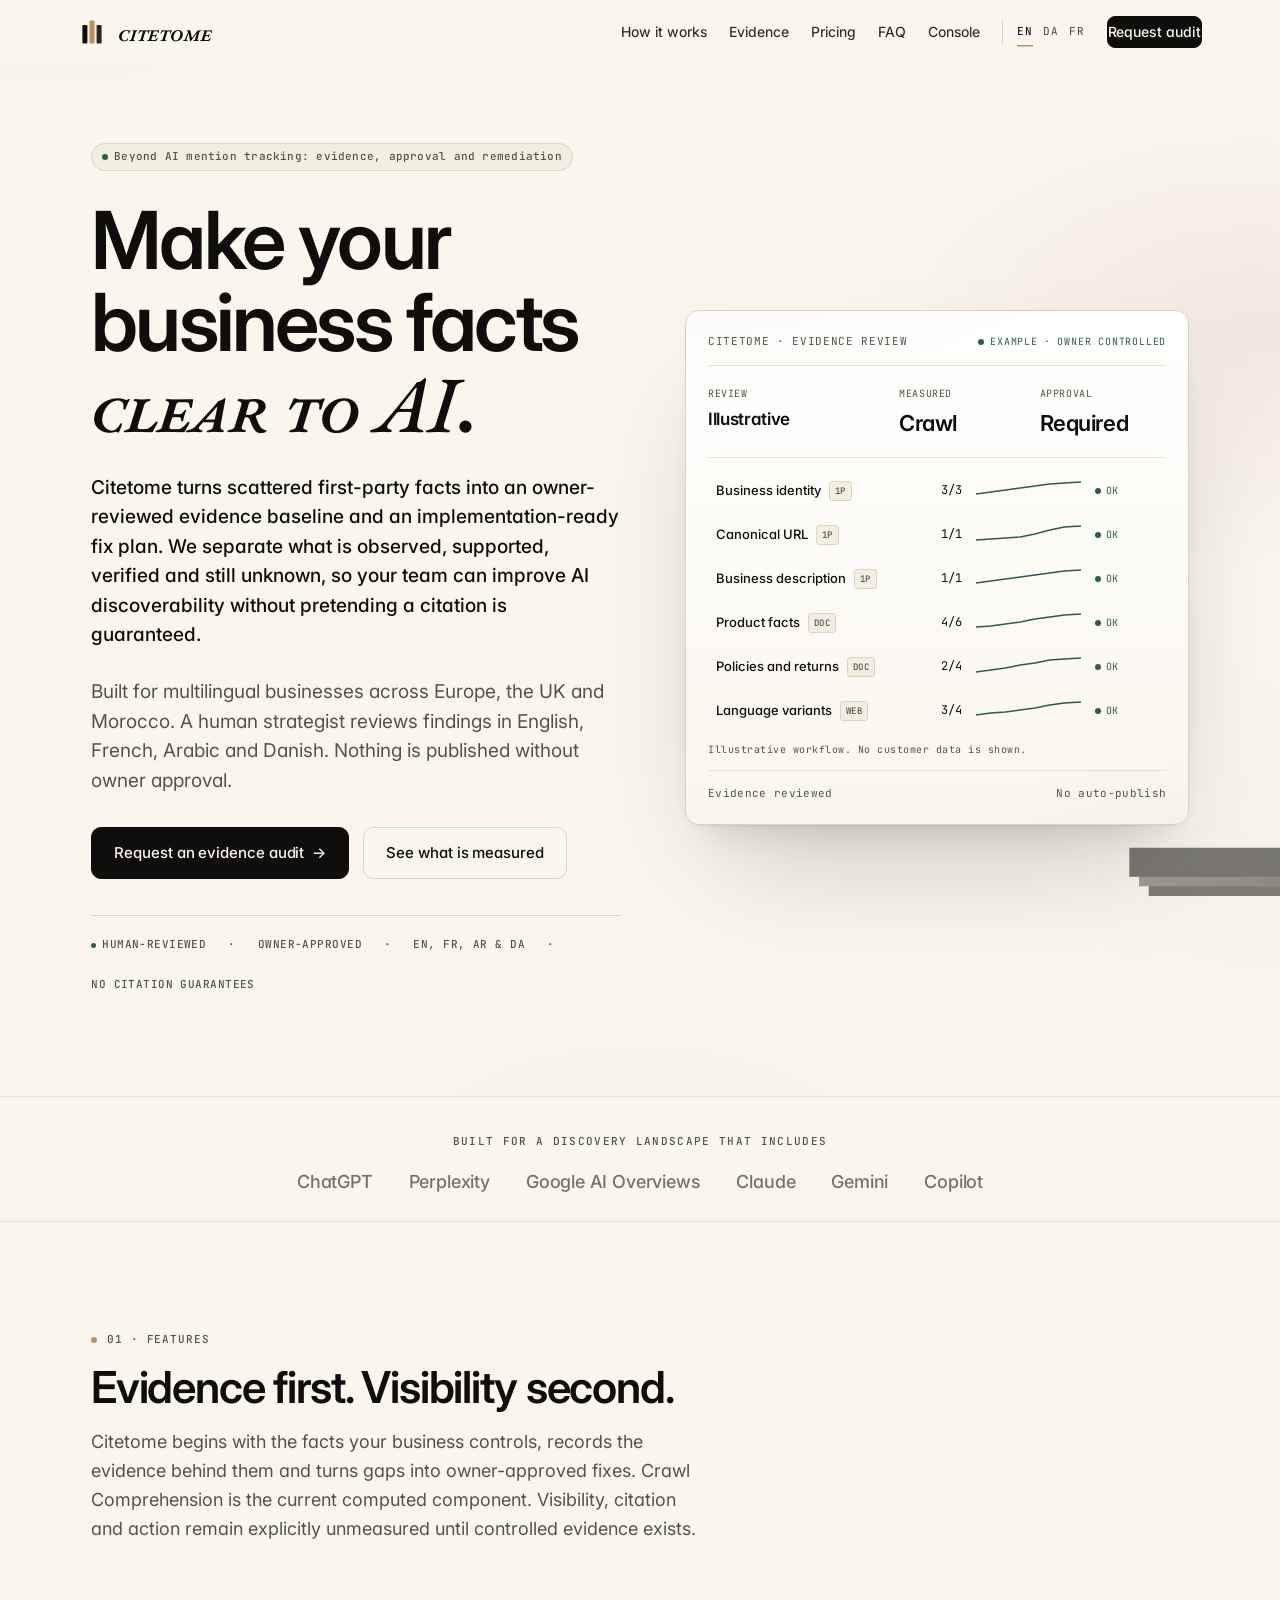
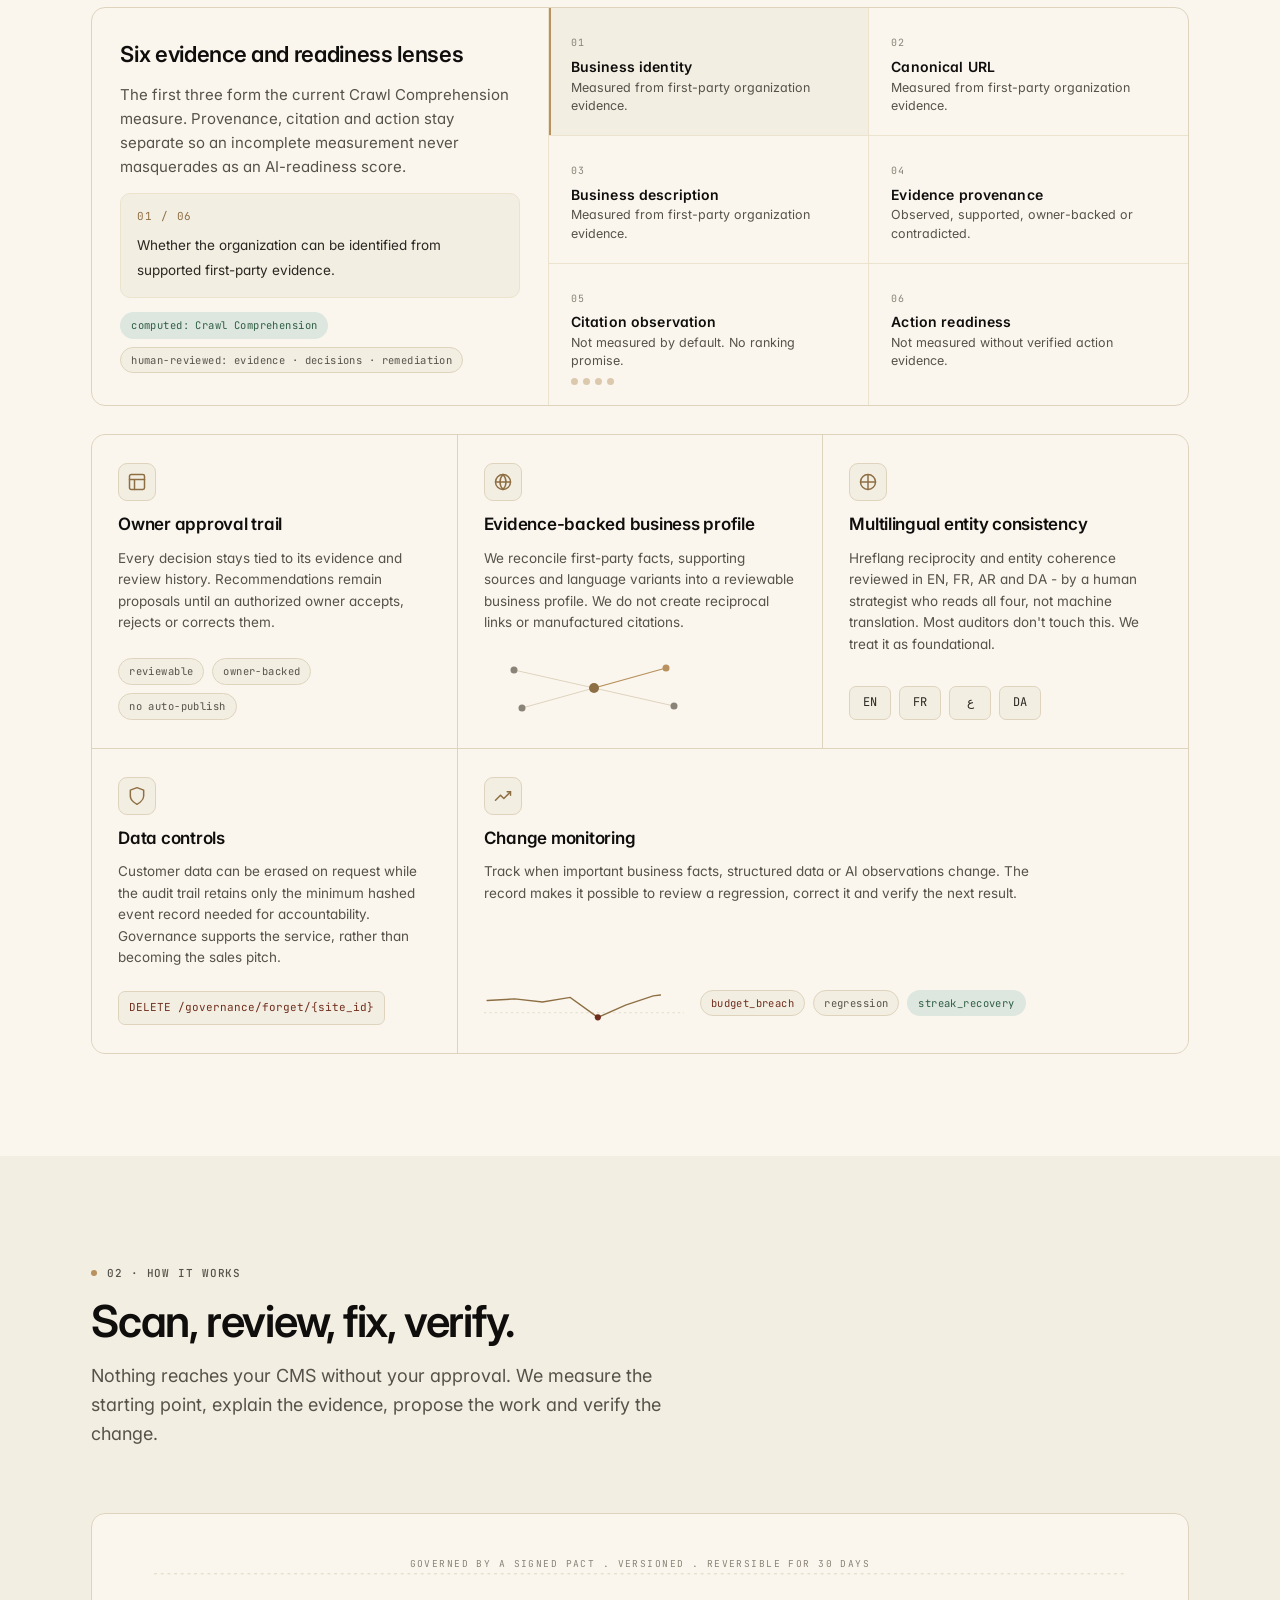
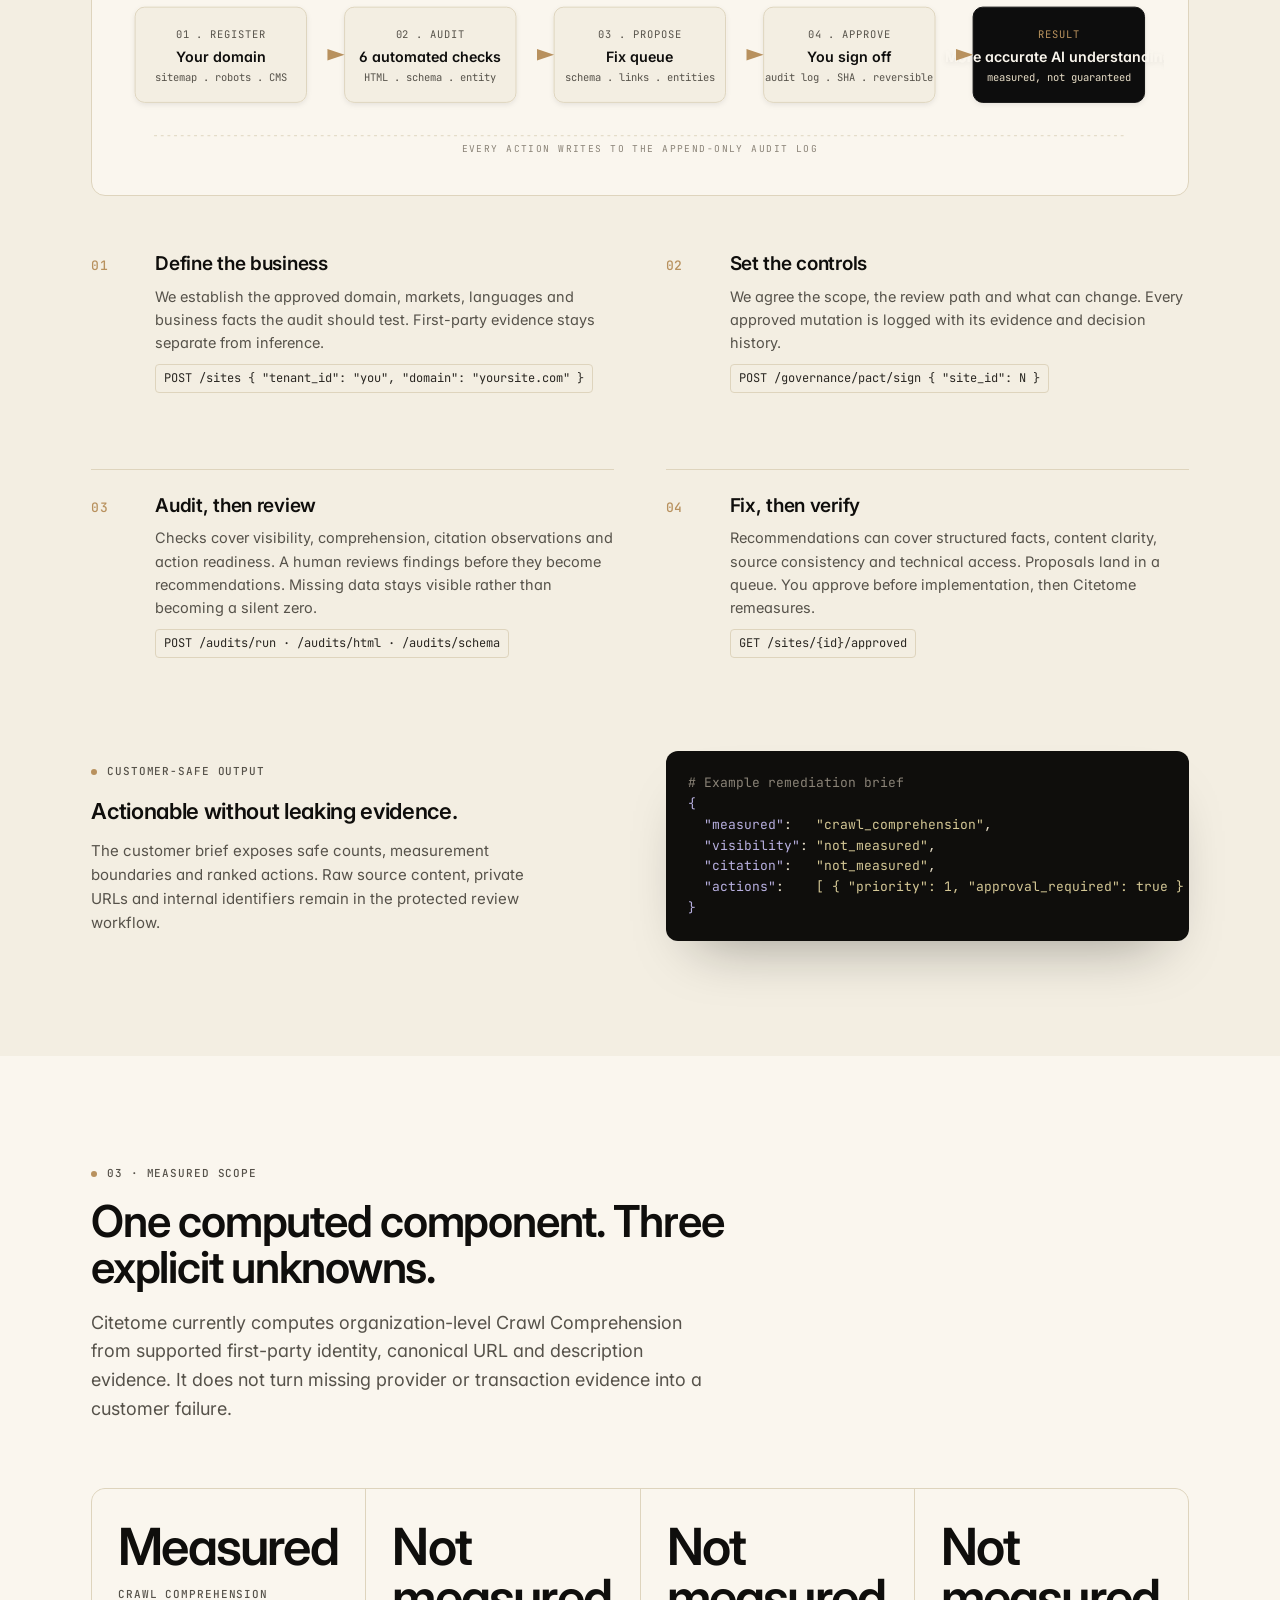
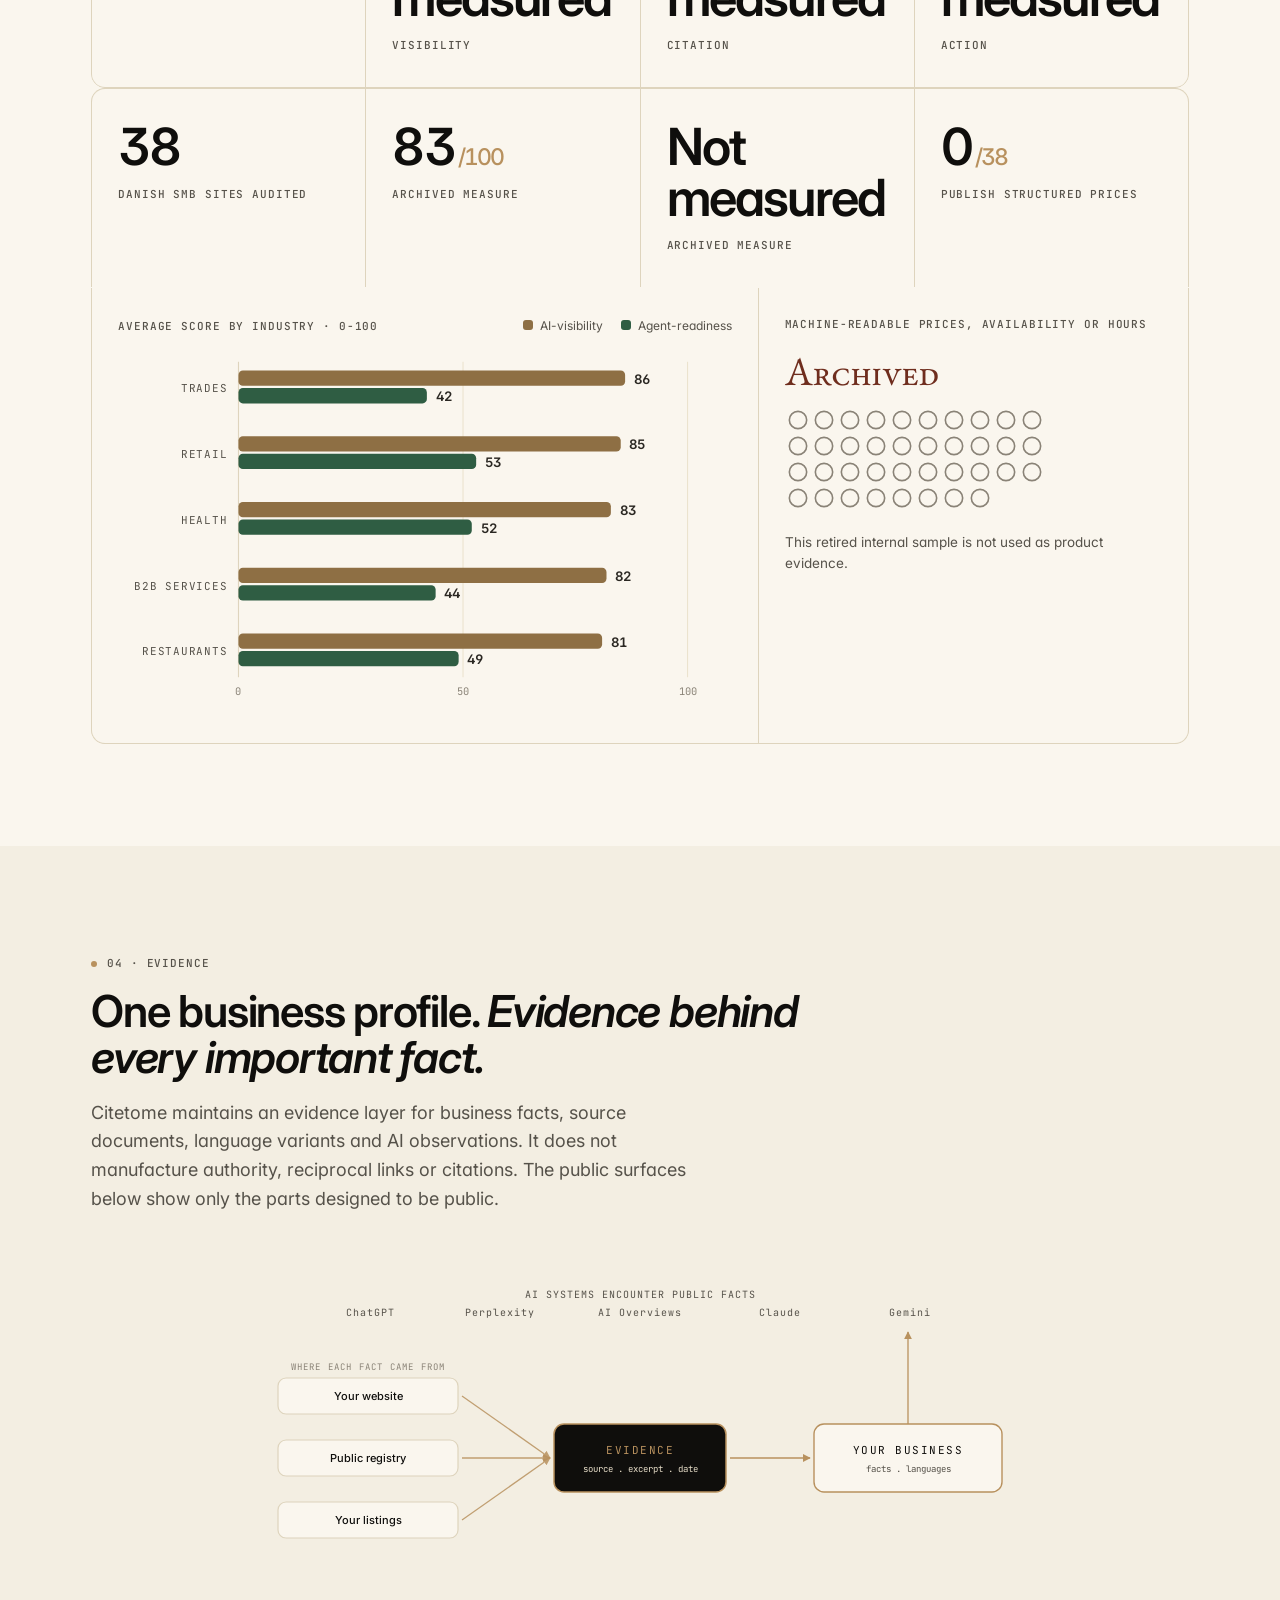
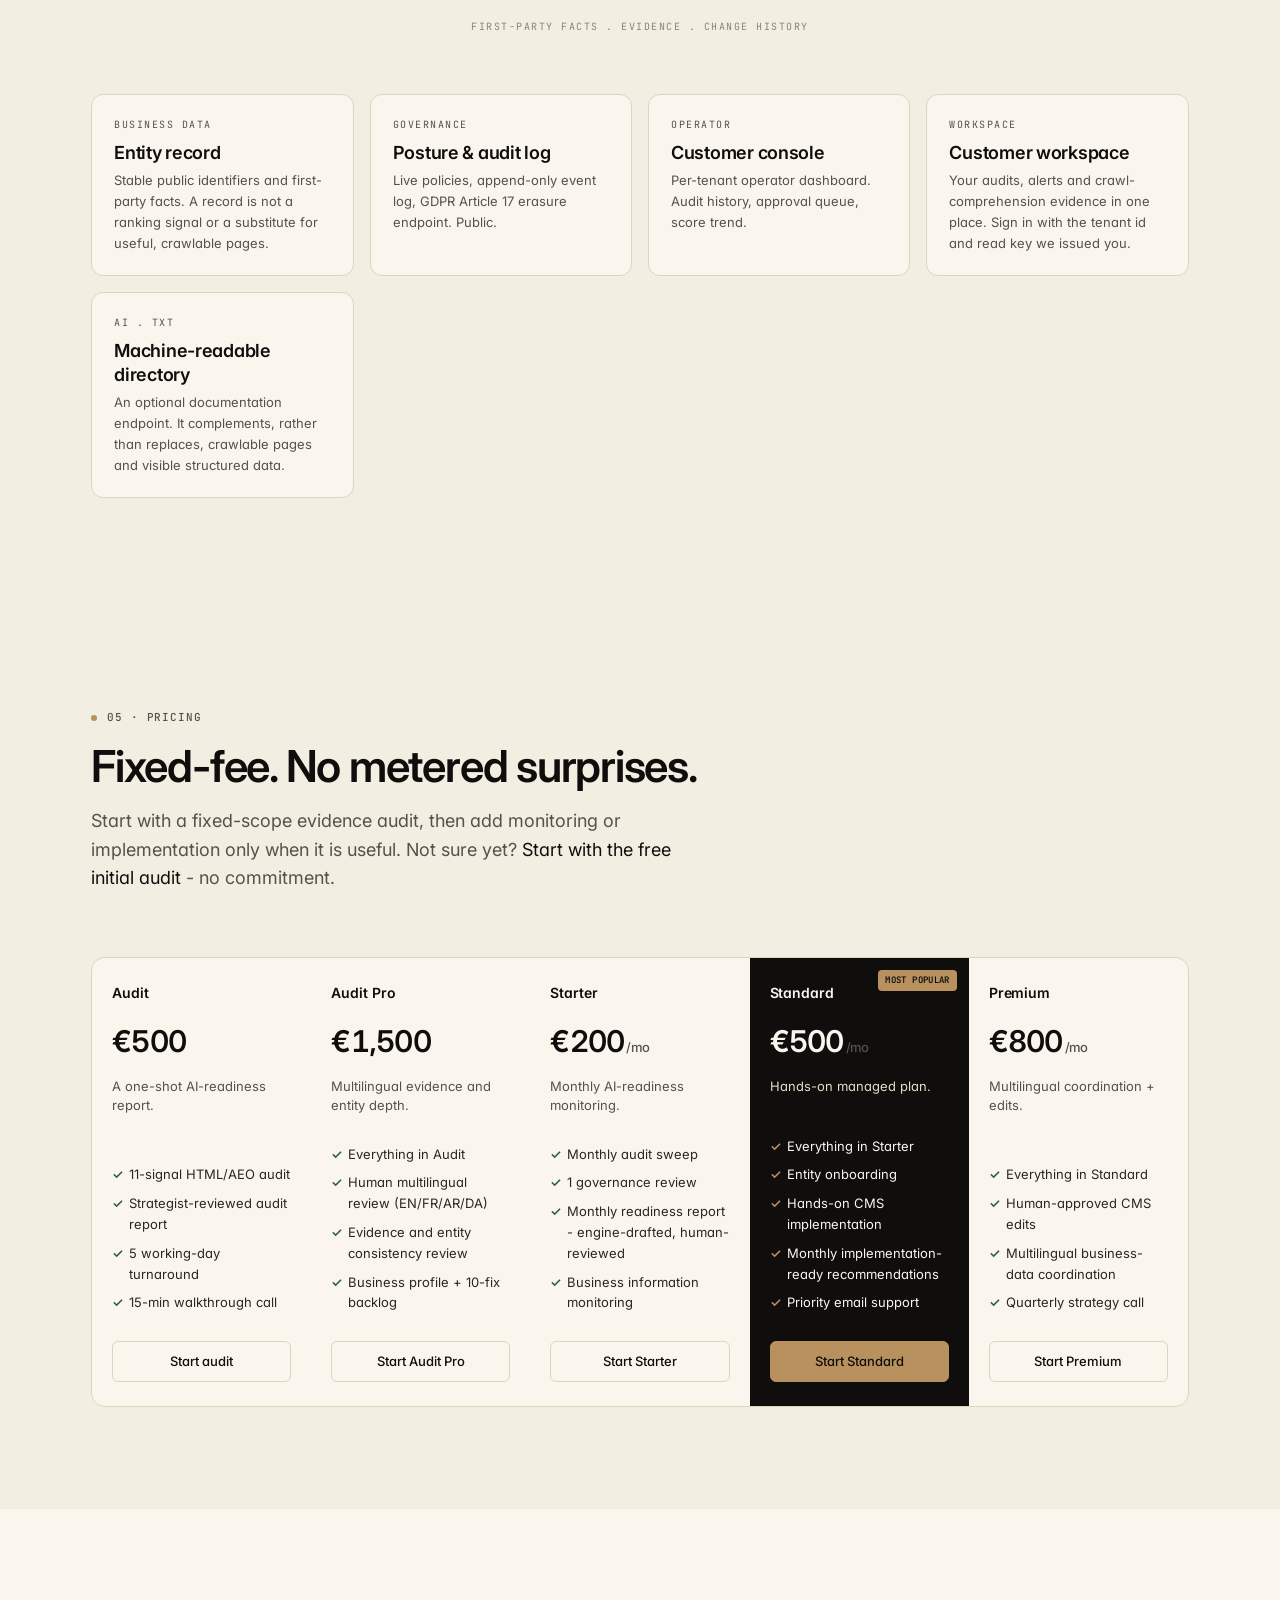
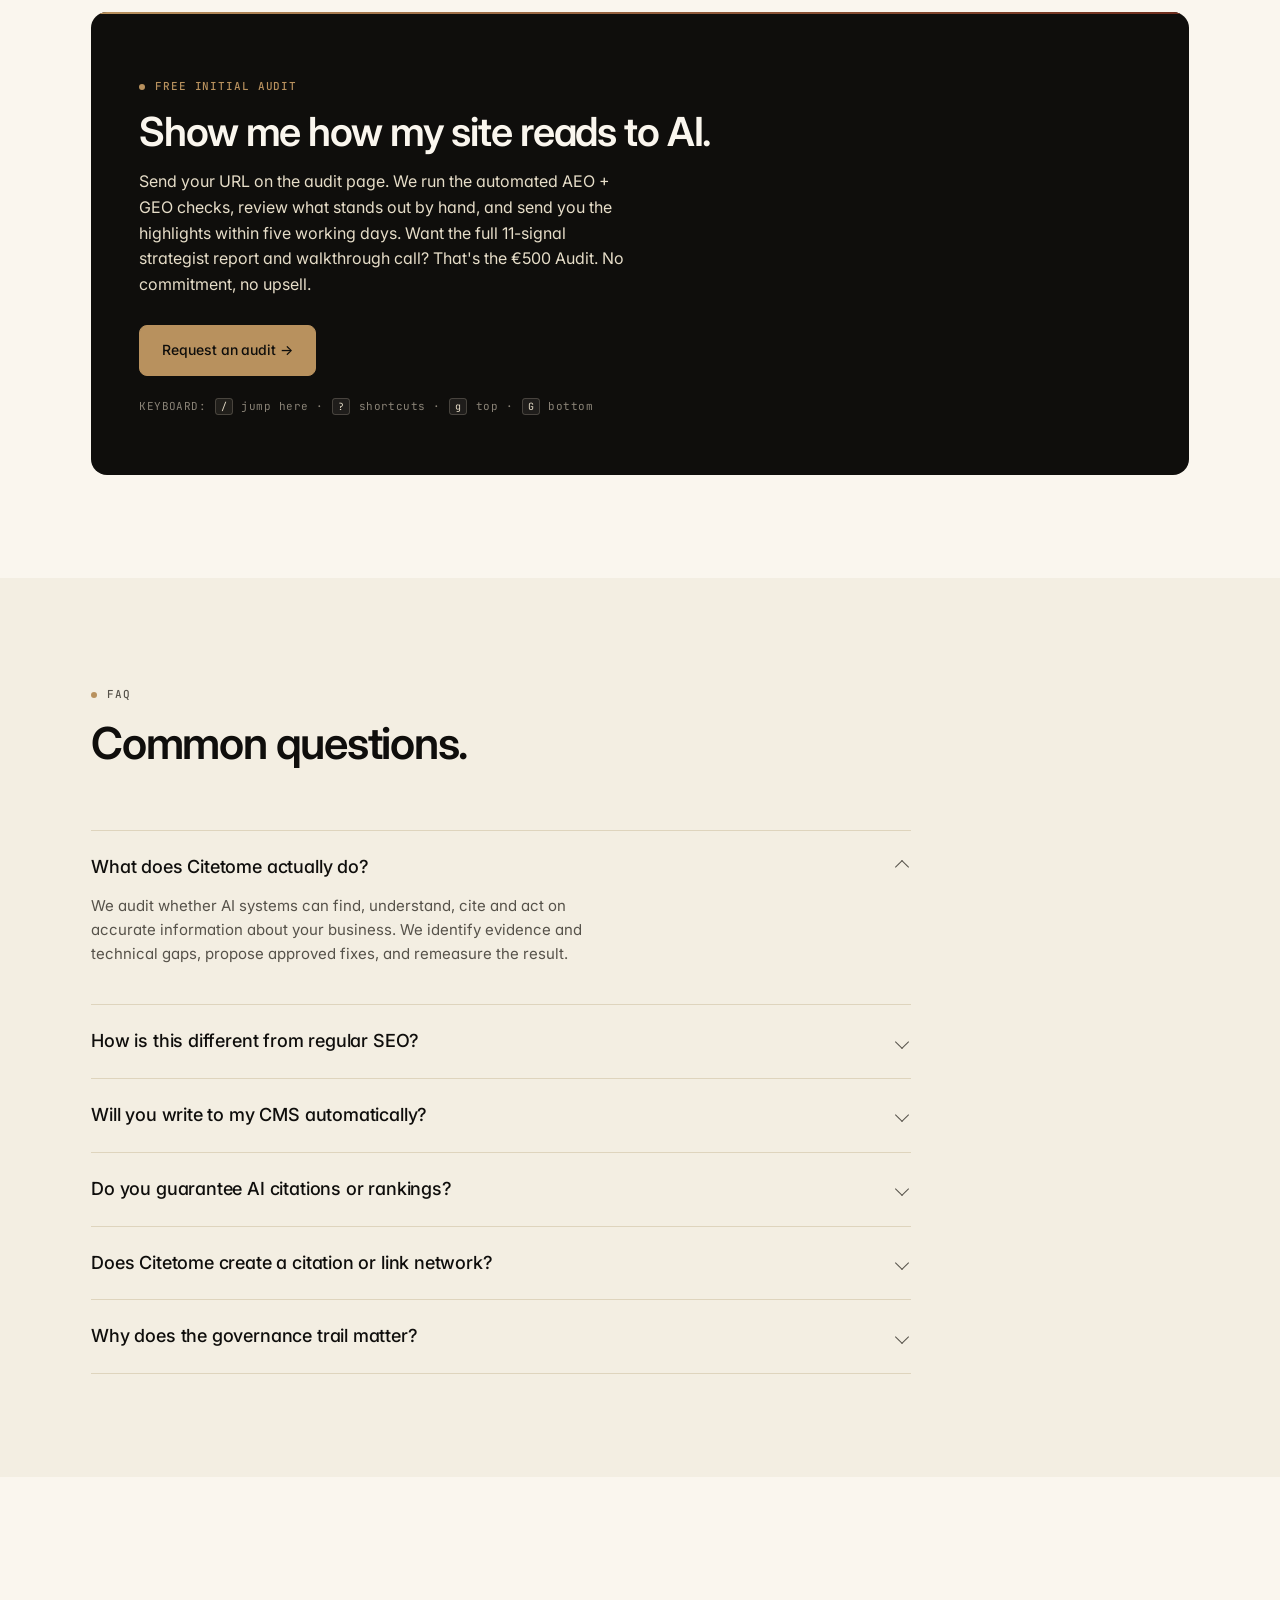
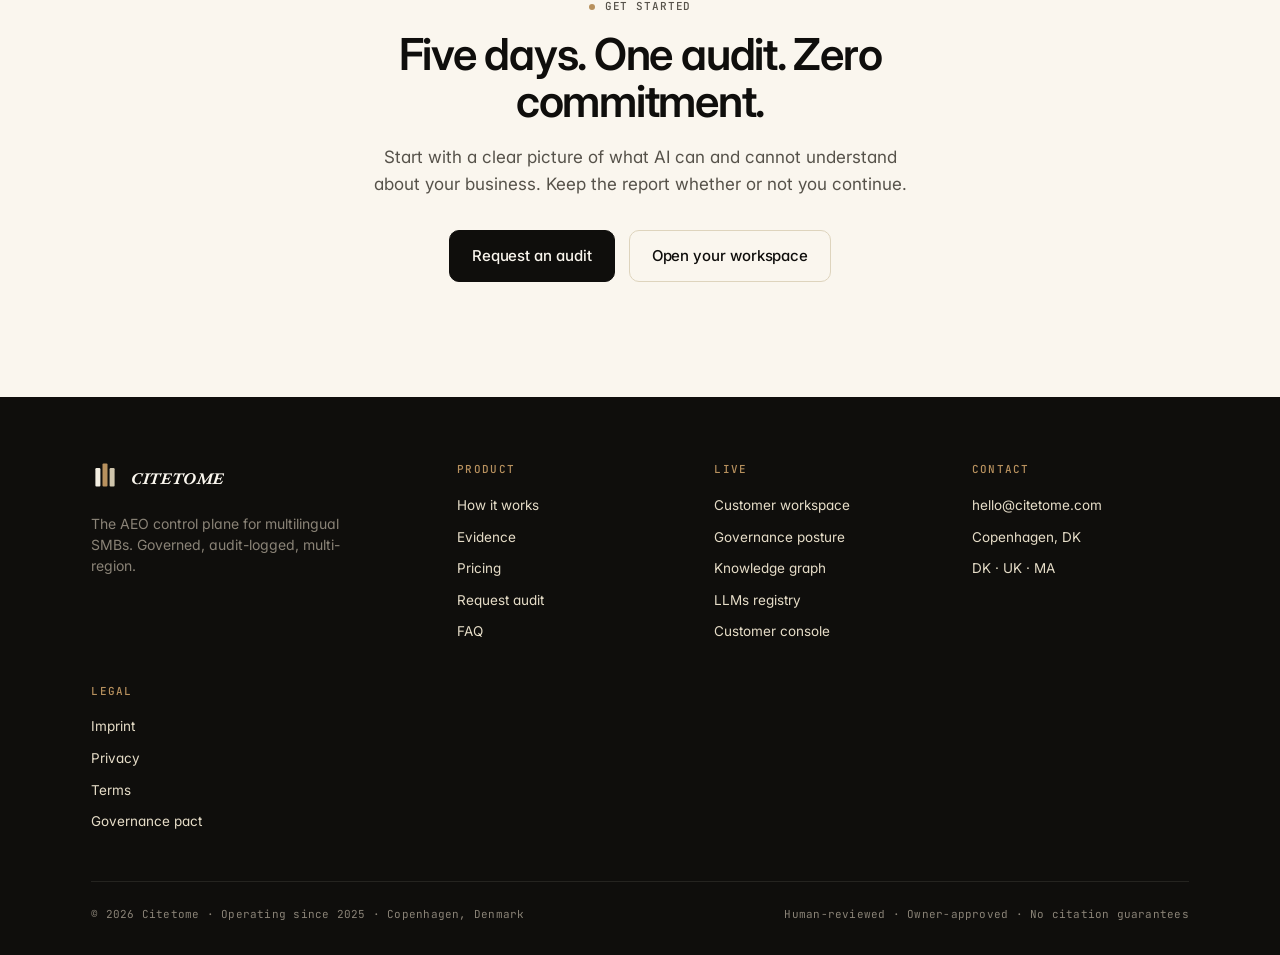
==== index.html @ b20215e7 "Reposition CiteToMe launch site around verified evidence" ====
<!DOCTYPE html>
<html lang="en">
<head>
  <meta charset="UTF-8">
  <meta name="viewport" content="width=device-width, initial-scale=1.0">
  <title>Citetome - Make your business ready for AI</title>
  <meta name="description" content="Citetome turns scattered first-party business facts into an owner-reviewed evidence baseline and an implementation-ready remediation plan for AI discovery.">
  <meta property="og:title" content="Citetome - Make your business ready for AI">
  <meta property="og:description" content="Owner-reviewed business evidence and implementation-ready fixes for AI discovery.">
  <meta property="og:type" content="website">
  <meta property="og:url" content="https://citetome.com/">
  <meta property="og:site_name" content="Citetome">
  <meta property="og:locale" content="en_GB">
  <meta property="og:image" content="https://citetome.com/img/og-card.png">
  <meta property="og:image:width" content="1200">
  <meta property="og:image:height" content="675">
  <meta name="twitter:card" content="summary_large_image">
  <meta name="twitter:title" content="Citetome - Make your business ready for AI">
  <meta name="twitter:image" content="https://citetome.com/img/og-card.png">
  <meta name="twitter:description" content="Owner-reviewed business evidence and implementation-ready fixes for AI discovery.">
  <meta name="theme-color" content="#FAF6EE">
  <meta name="robots" content="index, follow, max-image-preview:large, max-snippet:-1">
  <meta name="author" content="Yossra Benzad">
  <link rel="canonical" href="https://citetome.com/">
  <link rel="alternate" hreflang="en" href="https://citetome.com/">
  <link rel="alternate" hreflang="da" href="https://citetome.com/da/">
  <link rel="alternate" hreflang="fr" href="https://citetome.com/fr/">
  <link rel="alternate" hreflang="x-default" href="https://citetome.com/">
  <link rel="sitemap" type="application/xml" href="/sitemap.xml">

  <script type="application/ld+json">
  {
    "@context": "https://schema.org",
    "@graph": [
      {
        "@type": "Organization",
        "@id": "https://citetome.com/#org",
        "name": "Citetome",
        "url": "https://citetome.com/",
        "logo": "https://citetome.com/favicon.svg",
        "email": "hello@citetome.com",
        "description": "Owner-reviewed evidence audits and implementation-ready business-information fixes for multilingual businesses.",
        "address": {
          "@type": "PostalAddress",
          "addressLocality": "Copenhagen",
          "addressCountry": "DK"
        },
        "founder": {
          "@type": "Person",
          "name": "Yossra Benzad"
        }
      },
      {
        "@type": "WebSite",
        "@id": "https://citetome.com/#website",
        "name": "Citetome",
        "url": "https://citetome.com/",
        "publisher": { "@id": "https://citetome.com/#org" },
        "inLanguage": "en"
      },
      {
        "@type": "SoftwareApplication",
        "@id": "https://citetome.com/#app",
        "name": "Citetome",
        "applicationCategory": "BusinessApplication",
        "operatingSystem": "Web",
        "provider": { "@id": "https://citetome.com/#org" },
        "offers": [
          {"@type": "Offer", "name": "Audit", "price": "500", "priceCurrency": "EUR"},
          {"@type": "Offer", "name": "Audit Pro", "price": "1500", "priceCurrency": "EUR"},
          {"@type": "Offer", "name": "Managed Starter", "price": "200", "priceCurrency": "EUR"},
          {"@type": "Offer", "name": "Managed Standard", "price": "500", "priceCurrency": "EUR"},
          {"@type": "Offer", "name": "Managed Premium", "price": "800", "priceCurrency": "EUR"}
        ]
      }
    ]
  }
  </script>

  <link rel="preconnect" href="https://fonts.googleapis.com">
  <link rel="preconnect" href="https://fonts.gstatic.com" crossorigin>
  <link rel="preconnect" href="https://api.citetome.com">
  <link href="https://fonts.googleapis.com/css2?family=EB+Garamond:ital,wght@0,500;1,500&family=Inter:wght@400;450;500;600;700&family=JetBrains+Mono:wght@400;500&display=swap" rel="stylesheet">

  <link rel="icon" type="image/svg+xml" href="favicon.svg">

  <style>
    :root {
      --bone:     #FAF6EE;
      --paper:    #F3EEE2;
      --tea:      #E6DDC8;
      --ink:      #0F0E0C;
      --ink-soft: #2A2722;
      --ink-mid:  #56524A;
      --stone:    #8A8377;
      --gold:     #B8915E;
      --gold-dim: #8E6F44;
      --oxblood:  #6F2D1D;
      --rule:     #DED4BD;
      --rule-soft:#EBE3CE;
      --green:    #2F5D43;
      --green-bg: #DDE7DF;

      --serif: 'EB Garamond', 'Iowan Old Style', Georgia, serif;
      --sans:  'Inter', -apple-system, 'Segoe UI', Roboto, sans-serif;
      --mono:  'JetBrains Mono', 'SF Mono', Consolas, monospace;

      --container: 1200px;
      --gutter: clamp(20px, 4vw, 56px);
      --ease: cubic-bezier(0.22, 1, 0.36, 1);
    }

    *, *::before, *::after { box-sizing: border-box; }
    html { -webkit-text-size-adjust: 100%; scroll-behavior: smooth; scroll-padding-top: 80px; }
    body {
      margin: 0; background: var(--bone); color: var(--ink);
      font-family: var(--sans); font-size: 16px; line-height: 1.6;
      font-feature-settings: 'cv11', 'ss01';
      -webkit-font-smoothing: antialiased; -moz-osx-font-smoothing: grayscale;
      text-rendering: optimizeLegibility;
    }
    img, svg { display: block; max-width: 100%; }
    a { color: var(--ink); text-decoration: none; transition: color 0.18s var(--ease); }
    a:hover { color: var(--oxblood); }
    button { font-family: inherit; cursor: pointer; }

    .container { max-width: var(--container); margin: 0 auto; padding: 0 var(--gutter); }

    h1, h2, h3, h4 {
      font-family: var(--sans);
      font-weight: 600;
      letter-spacing: -0.025em;
      margin: 0; color: var(--ink); line-height: 1.05;
    }
    h1 { font-size: clamp(44px, 6.5vw, 80px); letter-spacing: -0.035em; }
    h2 { font-size: clamp(30px, 3.5vw, 44px); letter-spacing: -0.028em; }
    h3 { font-size: clamp(20px, 1.6vw, 22px); line-height: 1.3; font-weight: 600; letter-spacing: -0.015em; }
    h4 { font-size: 14px; font-weight: 600; letter-spacing: 0.01em; }
    p { margin: 0 0 1.1em; max-width: 64ch; color: var(--ink-soft); }

    .eyebrow {
      display: inline-flex; align-items: center; gap: 10px;
      font-family: var(--mono); font-size: 11px; font-weight: 500;
      letter-spacing: 0.08em; text-transform: uppercase; color: var(--ink-mid);
    }
    .eyebrow::before {
      content: ''; display: inline-block;
      width: 6px; height: 6px; background: var(--gold);
      border-radius: 50%;
    }
    .tag {
      display: inline-flex; align-items: center; gap: 6px;
      padding: 4px 10px;
      background: var(--paper); border: 1px solid var(--rule);
      border-radius: 999px;
      font-family: var(--mono); font-size: 11px; font-weight: 500;
      color: var(--ink-mid); letter-spacing: 0.02em;
    }
    .tag .dot { width: 6px; height: 6px; border-radius: 50%; background: var(--green); }

    .accent { color: var(--oxblood); }
    .quiet { color: var(--ink-mid); }

    /* progress */
    .progress {
      position: fixed; top: 0; left: 0; height: 2px; background: var(--ink);
      width: 0; z-index: 200; transition: width 0.1s linear;
    }

    /* nav */
    .nav {
      position: sticky; top: 0;
      background: rgba(250, 246, 238, 0.82);
      backdrop-filter: saturate(180%) blur(14px);
      -webkit-backdrop-filter: saturate(180%) blur(14px);
      z-index: 50;
      border-bottom: 1px solid transparent;
      transition: border-color 0.3s var(--ease), background 0.3s var(--ease);
    }
    .nav.scrolled { border-bottom-color: var(--rule); background: rgba(250, 246, 238, 0.96); }
    .nav-inner {
      max-width: var(--container); margin: 0 auto;
      padding: 16px clamp(16px, 3vw, 40px);
      display: flex; align-items: center; justify-content: space-between; gap: 20px;
    }
    .nav-links { flex-shrink: 0; }
    .brand { display: inline-flex; align-items: center; gap: 12px; text-decoration: none; }
    .brand-mark {
      width: 28px; height: 28px; flex-shrink: 0;
      transition: transform 0.5s var(--ease);
    }
    .brand:hover .brand-mark { transform: scale(1.06); }
    .brand-word {
      font-family: var(--serif); font-style: italic; font-weight: 500;
      font-size: 26px; letter-spacing: -0.015em; color: var(--ink);
      line-height: 1;
    }
    .nav-links { display: flex; gap: 22px; align-items: center; font-size: 14px; font-weight: 450; flex-wrap: wrap; justify-content: flex-end; }
    @media (max-width: 1080px) { .nav-links { gap: 16px; font-size: 13px; } }
    .nav-links a {
      color: var(--ink-soft); position: relative; padding: 4px 0;
    }
    .nav-links a::after {
      content: ''; position: absolute; left: 0; bottom: -2px;
      width: 100%; height: 1.5px; background: var(--ink);
      transform: scaleX(0); transform-origin: left;
      transition: transform 0.3s var(--ease);
    }
    .nav-links a:hover::after, .nav-links a.active::after { transform: scaleX(1); }
    .nav-links a.active { color: var(--ink); }
    /* Specificity fix: .nav-links a overrides .btn color, leaving the inverted
       nav button as dark text on a dark background. Force the readable palette
       here and suppress the underline pseudo on the button. */
    .nav-links a.btn { color: var(--bone); }
    .nav-links a.btn:hover { color: var(--bone); }
    .nav-links a.btn::after { display: none; }

    /* Gutter decoration: tiny editorial bracket frame in the side margins on
       ultra-wide viewports (>=1500px). Picks up the logo's open/close bracket
       motif plus the golden orb. Sits behind content with pointer-events off. */
    .gutter-decor { position: fixed; top: 50%; transform: translateY(-50%); width: 60px; height: 360px; opacity: 0; pointer-events: none; z-index: 1; transition: opacity 0.6s var(--ease); }
    .gutter-decor.left  { left: max(20px, calc((100vw - 1200px) / 2 - 90px)); }
    .gutter-decor.right { right: max(20px, calc((100vw - 1200px) / 2 - 90px)); }
    @media (min-width: 1500px) { .gutter-decor { opacity: 0.55; } }
    @media (prefers-reduced-motion: reduce) { .gutter-decor { transition: none; } }

    .btn {
      display: inline-flex; align-items: center; gap: 8px;
      padding: 10px 18px; border-radius: 8px;
      font-family: var(--sans); font-size: 14px; font-weight: 500;
      border: 1px solid var(--ink); background: var(--ink); color: var(--bone);
      cursor: pointer; transition: all 0.2s var(--ease); text-decoration: none;
      letter-spacing: -0.005em;
    }
    .btn:hover { background: var(--oxblood); border-color: var(--oxblood); transform: translateY(-1px); }
    .btn-ghost { background: transparent; color: var(--ink); border-color: var(--rule); }
    .btn-ghost:hover { border-color: var(--ink); background: transparent; color: var(--ink); transform: translateY(-1px); }
    .btn-lg { padding: 13px 22px; font-size: 15px; border-radius: 10px; }
    .btn-link {
      display: inline-flex; align-items: center; gap: 6px;
      font-family: var(--sans); font-size: 14px; font-weight: 500;
      color: var(--ink);
    }
    .btn-link:hover { color: var(--oxblood); }
    .btn-link .arrow { transition: transform 0.2s var(--ease); }
    .btn-link:hover .arrow { transform: translateX(4px); }

    @media (max-width: 880px) {
      .nav-inner { flex-wrap: wrap; row-gap: 8px; padding: 12px clamp(16px, 3vw, 40px); }
      .nav-links { order: 3; width: 100%; justify-content: flex-start; gap: 14px; font-size: 13px; overflow-x: auto; -webkit-overflow-scrolling: touch; padding-bottom: 4px; flex-wrap: nowrap; }
      .nav-links::-webkit-scrollbar { height: 0; }
      .nav-links > a { white-space: nowrap; flex-shrink: 0; }
      .nav-links > a.btn { display: none; }
      .nav-inner > a.brand + .nav-cta-mobile { display: inline-flex; }
    }
    /* mobile-only Request audit pinned next to brand on the top row */
    .nav-cta-mobile { display: none; padding: 8px 14px; border-radius: 8px; font-family: var(--sans); font-size: 13px; font-weight: 500; border: 1px solid var(--ink); background: var(--ink); color: var(--bone); text-decoration: none; }
    .nav-cta-mobile:hover { background: var(--oxblood); border-color: var(--oxblood); color: var(--bone); }
    @media (max-width: 460px) {
      .nav-links { font-size: 12px; gap: 12px; }
      .brand-word { font-size: 22px; }
    }

    /* reveal */
    .reveal { opacity: 0; transform: translateY(20px); transition: opacity 0.7s var(--ease), transform 0.7s var(--ease); }
    .reveal.in { opacity: 1; transform: translateY(0); }
    .reveal.d1 { transition-delay: 0.06s; }
    .reveal.d2 { transition-delay: 0.12s; }
    .reveal.d3 { transition-delay: 0.18s; }
    @media (prefers-reduced-motion: reduce) { .reveal { opacity: 1; transform: none; transition: none; } html { scroll-behavior: auto; } }

    /* ───────── hero ───────── */
    .hero { padding: clamp(48px, 6vw, 88px) 0 clamp(56px, 8vw, 120px); position: relative; overflow: hidden; }
    /* atmospheric mesh - soft 3D feel, no movement */
    .hero::before {
      content: ''; position: absolute; inset: -10%;
      background:
        radial-gradient(900px 500px at 12% -10%, rgba(184,145,94,0.16), transparent 55%),
        radial-gradient(700px 400px at 90% 30%, rgba(111,45,29,0.07), transparent 60%),
        radial-gradient(500px 300px at 50% 100%, rgba(47,93,67,0.06), transparent 65%);
      pointer-events: none; z-index: 0;
    }
    .hero .container { position: relative; z-index: 1; }

    /* 3D extruded brackets - large ornament floating in negative space */
    .hero-decor {
      position: absolute;
      right: -120px; top: 30%;
      width: 580px; height: 580px;
      pointer-events: none;
      opacity: 0.55;
      z-index: 0;
      filter: drop-shadow(0 30px 60px rgba(15,14,12,0.08));
    }
    @media (max-width: 920px) { .hero-decor { right: -200px; top: auto; bottom: -120px; width: 380px; height: 380px; opacity: 0.35; } }
    .hero-grid {
      display: grid; grid-template-columns: 1.05fr 1fr;
      gap: clamp(40px, 5vw, 80px); align-items: center;
    }
    @media (max-width: 920px) { .hero-grid { grid-template-columns: 1fr; gap: 56px; } }
    .hero h1 {
      margin-top: 28px;
      font-size: clamp(44px, 6.5vw, 80px);
      line-height: 1.02;
    }
    .hero h1 .accent { color: var(--oxblood); }
    .hero h1 em { font-family: var(--serif); font-style: italic; font-weight: 500; color: var(--ink); letter-spacing: -0.02em; }
    .hero-sub {
      font-size: clamp(17px, 1.6vw, 19px);
      line-height: 1.55; color: var(--ink-mid);
      margin: 28px 0 32px; max-width: 32em;
    }
    .hero-actions { display: flex; gap: 14px; flex-wrap: wrap; align-items: center; margin-bottom: 36px; }
    .hero-trust {
      display: flex; gap: 22px; flex-wrap: wrap; align-items: center;
      padding-top: 20px; border-top: 1px solid var(--rule);
      font-family: var(--mono); font-size: 11px; font-weight: 500;
      letter-spacing: 0.04em; text-transform: uppercase; color: var(--ink-mid);
    }
    .hero-trust .dot { width: 5px; height: 5px; border-radius: 50%; background: var(--green); display: inline-block; margin-right: 6px; }

    /* product card (the dashboard mock) - 3D tilt-ready */
    .pc-stage { perspective: 1400px; perspective-origin: 50% 30%; }
    .product-card {
      background: linear-gradient(180deg, #FFFFFF 0%, var(--bone) 100%);
      border: 1px solid var(--rule);
      border-radius: 14px;
      padding: 22px;
      box-shadow:
        0 1px 0 rgba(15,14,12,0.04),
        0 2px 8px rgba(15,14,12,0.04),
        0 24px 40px -24px rgba(15,14,12,0.14),
        0 60px 120px -40px rgba(15,14,12,0.22);
      position: relative; overflow: hidden;
      transform-style: preserve-3d;
      transform: rotateX(var(--rx, 0deg)) rotateY(var(--ry, 0deg));
      transition: transform 0.4s var(--ease), box-shadow 0.4s var(--ease);
      will-change: transform;
    }
    .product-card > * { transform: translateZ(0); }
    .product-card .pc-head, .product-card .pc-summary, .product-card .pc-foot { transform: translateZ(20px); }
    .product-card .pc-rows { transform: translateZ(10px); }
    .product-card::before {
      content: ''; position: absolute; inset: 0;
      background:
        radial-gradient(800px 200px at -10% -10%, rgba(184,145,94,0.08), transparent 60%),
        radial-gradient(600px 200px at 110% 110%, rgba(111,45,29,0.05), transparent 60%);
      pointer-events: none;
    }
    .pc-head {
      position: relative;
      display: flex; align-items: center; justify-content: space-between;
      padding-bottom: 14px; margin-bottom: 14px;
      border-bottom: 1px solid var(--rule-soft);
    }
    .pc-head .lbl { font-family: var(--mono); font-size: 11px; color: var(--ink-mid); letter-spacing: 0.06em; }
    .pc-head .live { display: inline-flex; align-items: center; gap: 6px; font-family: var(--mono); font-size: 10px; color: var(--green); letter-spacing: 0.08em; }
    .pc-head .live::before { content: ''; width: 6px; height: 6px; border-radius: 50%; background: var(--green); animation: pulse 2s var(--ease) infinite; }
    @keyframes pulse { 0%,100%{opacity:1;transform:scale(1);} 50%{opacity:0.4;transform:scale(0.8);} }

    .pc-summary {
      position: relative;
      display: grid; grid-template-columns: 1.4fr 1fr 1fr; gap: 14px;
      padding: 6px 0 16px; margin-bottom: 12px; border-bottom: 1px solid var(--rule-soft);
    }
    .pc-summary .cell { display: flex; flex-direction: column; gap: 4px; }
    .pc-summary .k { font-family: var(--mono); font-size: 10px; color: var(--ink-mid); letter-spacing: 0.06em; text-transform: uppercase; }
    .pc-summary .v { font-size: 22px; font-weight: 600; color: var(--ink); letter-spacing: -0.02em; font-variant-numeric: tabular-nums; }
    .pc-summary .v small { font-size: 12px; font-weight: 500; color: var(--green); margin-left: 4px; letter-spacing: 0.01em; }

    .pc-rows { position: relative; display: grid; gap: 2px; }
    .pc-row {
      display: grid; grid-template-columns: 1.6fr 0.6fr 1fr 0.6fr;
      align-items: center; gap: 14px;
      padding: 10px 8px; border-radius: 6px;
      transition: background 0.15s var(--ease);
      font-size: 13px;
    }
    .pc-row:hover { background: rgba(184,145,94,0.08); }
    .pc-row .site { font-weight: 500; color: var(--ink); display: flex; align-items: center; gap: 8px; }
    .pc-row .site .country { font-family: var(--mono); font-size: 9px; padding: 2px 5px; background: var(--paper); border: 1px solid var(--rule); border-radius: 3px; color: var(--ink-mid); letter-spacing: 0.04em; }
    .pc-row .score { font-family: var(--mono); font-size: 12px; color: var(--ink); font-variant-numeric: tabular-nums; text-align: right; }
    .pc-row .spark { width: 100%; height: 22px; }
    .pc-row .status { display: inline-flex; align-items: center; gap: 5px; font-family: var(--mono); font-size: 10px; letter-spacing: 0.04em; text-transform: uppercase; }
    .pc-row .status::before { content: ''; width: 6px; height: 6px; border-radius: 50%; }
    .pc-row .status.ok { color: var(--green); }
    .pc-row .status.ok::before { background: var(--green); }
    .pc-row .status.warn { color: var(--gold-dim); }
    .pc-row .status.warn::before { background: var(--gold); }
    .pc-row .status.err { color: var(--oxblood); }
    .pc-row .status.err::before { background: var(--oxblood); }

    .pc-foot { position: relative; padding-top: 14px; margin-top: 12px; border-top: 1px solid var(--rule-soft); display: flex; justify-content: space-between; align-items: center; font-family: var(--mono); font-size: 11px; color: var(--ink-mid); letter-spacing: 0.03em; }
    .pc-caption { margin-top: 10px; font-family: var(--mono); font-size: 10px; letter-spacing: 0.05em; color: var(--ink-mid); }

    /* logos strip */
    .logos {
      padding: 36px 0 24px;
      border-top: 1px solid var(--rule-soft);
      border-bottom: 1px solid var(--rule-soft);
    }
    .logos-label { font-family: var(--mono); font-size: 11px; font-weight: 500; letter-spacing: 0.12em; text-transform: uppercase; color: var(--ink-mid); text-align: center; margin-bottom: 18px; }
    .logos-row { display: flex; flex-wrap: wrap; gap: 36px; justify-content: center; align-items: center; }
    .logos-row .l {
      font-family: var(--sans);
      font-weight: 500;
      font-size: 18px;
      color: var(--ink-mid);
      letter-spacing: -0.01em;
      opacity: 0.8;
      transition: opacity 0.2s var(--ease), color 0.2s var(--ease);
    }
    .logos-row .l:hover { opacity: 1; color: var(--ink); }

    /* sections */
    section { padding: clamp(72px, 8vw, 110px) 0; position: relative; }
    section.tinted { background: var(--paper); }
    .section-head {
      max-width: 760px; margin-bottom: clamp(40px, 5vw, 64px);
    }
    .section-head h2 { margin-top: 14px; }
    .section-head p { margin-top: 18px; font-size: 18px; color: var(--ink-mid); max-width: 56ch; }

    /* features grid */
    .features { display: grid; grid-template-columns: repeat(3, 1fr); gap: 1px; background: var(--rule); border: 1px solid var(--rule); border-radius: 14px; overflow: hidden; }
    @media (max-width: 880px) { .features { grid-template-columns: repeat(2, 1fr); } }
    @media (max-width: 560px) { .features { grid-template-columns: 1fr; } }
    .feature {
      background: var(--bone);
      padding: 32px 28px; position: relative;
      transition: background 0.25s var(--ease);
    }
    .feature:hover { background: #FFFFFF; }
    .feature .icon {
      width: 36px; height: 36px;
      border: 1px solid var(--rule);
      border-radius: 8px;
      background: var(--paper);
      display: grid; place-items: center;
      margin-bottom: 22px;
      color: var(--ink); transition: border-color 0.25s var(--ease);
    }
    .feature:hover .icon { border-color: var(--ink); }
    .feature h3 { font-size: 17px; margin-bottom: 8px; }
    .feature p { font-size: 14px; line-height: 1.55; color: var(--ink-mid); margin: 0; max-width: none; }

    /* steps */
    .steps { display: grid; grid-template-columns: 1fr 1fr; gap: clamp(28px, 4vw, 56px); }
    @media (max-width: 720px) { .steps { grid-template-columns: 1fr; } }
    .step {
      display: grid; grid-template-columns: 48px 1fr; gap: 16px;
      padding: 24px 0; border-top: 1px solid var(--rule);
    }
    .step:nth-child(-n+2) { border-top: 0; padding-top: 0; }
    @media (max-width: 720px) { .step:nth-child(2) { border-top: 1px solid var(--rule); padding-top: 24px; } }
    .step .num {
      font-family: var(--mono); font-size: 13px; font-weight: 500;
      color: var(--gold); padding-top: 4px; letter-spacing: 0.04em;
    }
    .step h3 { font-size: 19px; margin-bottom: 8px; }
    .step p { color: var(--ink-mid); font-size: 14.5px; margin: 0; max-width: none; line-height: 1.6; }
    .step code {
      display: inline-block; margin-top: 10px;
      font-family: var(--mono); font-size: 12px;
      background: var(--paper); border: 1px solid var(--rule);
      padding: 4px 8px; border-radius: 4px; color: var(--ink-soft);
    }

    /* code/API showcase */
    .api-show {
      display: grid; grid-template-columns: 1fr 1fr; gap: clamp(28px, 4vw, 56px);
      align-items: center; margin-top: 56px;
    }
    @media (max-width: 880px) { .api-show { grid-template-columns: 1fr; } }
    .api-show h3 { font-size: 22px; margin-bottom: 14px; }
    .api-show p { font-size: 15px; color: var(--ink-mid); margin: 0; max-width: 50ch; }
    .code-block {
      background: var(--ink);
      border-radius: 12px;
      padding: 22px;
      font-family: var(--mono); font-size: 13px; line-height: 1.6;
      color: var(--tea);
      overflow-x: auto;
      box-shadow: 0 30px 60px -30px rgba(15,14,12,0.4);
    }
    .code-block .c-key { color: #B8B0E0; }
    .code-block .c-str { color: #D5C896; }
    .code-block .c-cmt { color: var(--stone); }
    .code-block .c-method { color: #6FBF8A; }

    /* numbers */
    .numbers {
      display: grid; grid-template-columns: repeat(4, 1fr);
      gap: 1px; background: var(--rule);
      border: 1px solid var(--rule); border-radius: 14px; overflow: hidden;
    }
    @media (max-width: 720px) { .numbers { grid-template-columns: repeat(2, 1fr); } }
    .stat { background: var(--bone); padding: 32px 26px; text-align: left; transition: background 0.3s var(--ease); }
    .stat:hover { background: #FFFFFF; }
    .stat .big {
      font-size: clamp(38px, 4vw, 52px); line-height: 1; color: var(--ink);
      letter-spacing: -0.035em; font-variant-numeric: tabular-nums; font-weight: 600;
    }
    .stat .big small { font-size: 0.45em; color: var(--gold); margin-left: 3px; font-weight: 500; }
    .stat .label { margin-top: 14px; font-family: var(--mono); font-size: 11px; font-weight: 500; letter-spacing: 0.08em; text-transform: uppercase; color: var(--ink-mid); }

    /* benchmark visuals */
    .bench-viz {
      margin-top: 1px;
      display: grid; grid-template-columns: 1.55fr 1fr;
      gap: 1px; background: var(--rule);
      border: 1px solid var(--rule); border-top: none;
      border-radius: 0 0 14px 14px; overflow: hidden;
    }
    .bench-viz + .bench-note { margin-top: 14px; }
    #numbers .numbers.has-viz { border-radius: 14px 14px 0 0; border-bottom: none; }
    .bench-card { background: var(--bone); padding: 28px 26px; margin: 0; }
    .bench-card figcaption { display: flex; align-items: baseline; justify-content: space-between; gap: 16px; flex-wrap: wrap; margin-bottom: 18px; }
    .bench-card .cap { font-family: var(--mono); font-size: 11px; font-weight: 500; letter-spacing: 0.08em; text-transform: uppercase; color: var(--ink-mid); }
    .bench-legend { display: flex; gap: 18px; font-family: var(--sans); font-size: 12px; color: var(--ink-mid); }
    .bench-legend i { display: inline-block; width: 10px; height: 10px; border-radius: 3px; margin-right: 7px; vertical-align: baseline; }
    .sw-vis { background: #8E6F44; }
    .sw-agent { background: #2F5D43; }
    .bench-chart svg, .bench-dots svg { display: block; width: 100%; height: auto; }
    .bench-chart .vlabel { font-family: var(--mono); font-size: 10px; letter-spacing: 0.07em; fill: var(--ink-mid); }
    .bench-chart .val { font-family: var(--sans); font-size: 12px; font-weight: 600; fill: var(--ink-soft); font-variant-numeric: tabular-nums; }
    .bench-chart .grid { stroke: var(--rule-soft); stroke-width: 1; }
    .bench-chart .axis { stroke: var(--rule); stroke-width: 1; }
    .bench-chart .tick { font-family: var(--mono); font-size: 9.5px; fill: var(--stone); }
    .bench-dots .dots-note { margin: 16px 0 0; font-family: var(--sans); font-size: 13.5px; line-height: 1.55; color: var(--ink-mid); }
    .bench-dots .dots-zero { font-family: var(--serif); font-size: 40px; line-height: 1; color: var(--oxblood); letter-spacing: -0.02em; }
    .bench-dots .dots-zero small { font-size: 0.42em; color: var(--stone); font-family: var(--sans); font-weight: 500; margin-left: 4px; }
    @media (max-width: 860px) { .bench-viz { grid-template-columns: 1fr; } }
    @media (max-width: 640px) { .bench-chart { overflow-x: auto; } .bench-chart svg { min-width: 480px; } }

    /* pricing */
    .price-grid { display: grid; grid-template-columns: repeat(5, 1fr); gap: 0; border: 1px solid var(--rule); border-radius: 14px; overflow: hidden; background: var(--rule); }
    .price-card { background: var(--bone); padding: 24px 20px; display: flex; flex-direction: column; gap: 12px; transition: background 0.25s var(--ease); position: relative; }
    .price-card:hover { background: #FFFFFF; }
    .price-card .name { font-family: var(--sans); font-size: 14px; font-weight: 600; color: var(--ink); letter-spacing: -0.005em; }
    .price-card .price { font-size: 30px; font-weight: 600; color: var(--ink); letter-spacing: -0.025em; font-variant-numeric: tabular-nums; }
    .price-card .price small { font-size: 13px; color: var(--ink-mid); font-weight: 500; margin-left: 2px; }
    .price-card .desc { font-size: 13px; line-height: 1.5; color: var(--ink-mid); margin-bottom: 16px; flex: 1; }
    .price-card .feat { display: grid; gap: 8px; margin: 0 0 16px; padding: 0; list-style: none; font-size: 13px; color: var(--ink-soft); }
    .price-card .feat li { display: flex; gap: 6px; align-items: start; }
    .price-card .feat li::before { content: '✓'; color: var(--green); font-weight: 600; flex-shrink: 0; }
    .price-card .cta { margin-top: auto; }
    .price-card .cta a {
      display: inline-block; width: 100%;
      padding: 9px 14px; border-radius: 6px;
      border: 1px solid var(--rule); background: transparent;
      font-size: 13px; font-weight: 500; text-align: center;
      transition: all 0.2s var(--ease);
    }
    .price-card .cta a:hover { background: var(--ink); color: var(--bone); border-color: var(--ink); }
    .price-card.featured { background: var(--ink); color: var(--bone); }
    .price-card.featured .name, .price-card.featured .price, .price-card.featured .feat { color: var(--bone); }
    .price-card.featured .desc { color: var(--tea); }
    .price-card.featured .feat li::before { color: var(--gold); }
    .price-card.featured .cta a { background: var(--gold); border-color: var(--gold); color: var(--ink); }
    .price-card.featured .cta a:hover { background: var(--bone); border-color: var(--bone); color: var(--ink); }
    .price-card .badge { position: absolute; top: 12px; right: 12px; font-family: var(--mono); font-size: 9px; padding: 3px 7px; border-radius: 4px; background: var(--gold); color: var(--ink); letter-spacing: 0.04em; text-transform: uppercase; font-weight: 600; }
    @media (max-width: 1080px) { .price-grid { grid-template-columns: repeat(2, 1fr); } .price-card { padding: 28px 24px; } }
    @media (max-width: 560px) { .price-grid { grid-template-columns: 1fr; } }

    /* audit form */
    .audit-form {
      background: var(--ink); color: var(--bone);
      padding: clamp(40px, 5vw, 60px) clamp(28px, 4vw, 48px);
      border-radius: 16px; position: relative; overflow: hidden;
    }
    .audit-form::before { content: ''; position: absolute; top: 0; left: 0; right: 0; height: 2px; background: linear-gradient(90deg, var(--gold), var(--oxblood)); }
    .audit-form .eyebrow { color: var(--gold); }
    .audit-form .eyebrow::before { background: var(--gold); }
    .audit-form h2 { color: var(--bone); margin-top: 14px; font-size: clamp(28px, 3.2vw, 40px); }
    .audit-form p { color: var(--tea); font-size: 16px; margin: 16px 0 28px; max-width: 50ch; }
    .audit-input-wrap { display: flex; gap: 10px; flex-wrap: wrap; align-items: stretch; }
    .audit-input {
      flex: 1 1 320px;
      background: rgba(232,221,200,0.06);
      border: 1px solid rgba(232,221,200,0.18);
      border-radius: 8px;
      color: var(--bone);
      font-family: var(--sans); font-size: 15px;
      padding: 13px 16px; outline: none;
      transition: border-color 0.2s var(--ease), background 0.2s var(--ease);
    }
    .audit-input::placeholder { color: var(--stone); }
    .audit-input:focus { border-color: var(--gold); background: rgba(232,221,200,0.10); }
    .audit-form .btn { background: var(--gold); border-color: var(--gold); color: var(--ink); padding: 13px 22px; }
    .audit-form .btn:hover { background: var(--bone); border-color: var(--bone); color: var(--ink); }
    .audit-feedback { margin-top: 14px; font-size: 13px; color: var(--gold); min-height: 18px; }
    .audit-meta { margin-top: 22px; font-family: var(--mono); font-size: 11px; letter-spacing: 0.04em; color: var(--stone); }
    kbd { font-family: var(--mono); font-size: 10px; background: rgba(232,221,200,0.08); border: 1px solid rgba(232,221,200,0.2); padding: 1px 5px; border-radius: 3px; color: var(--tea); margin: 0 1px; }

    /* faq */
    .faq { display: grid; gap: 0; max-width: 820px; }
    .faq details {
      border-top: 1px solid var(--rule);
      padding: 22px 0;
    }
    .faq details:last-child { border-bottom: 1px solid var(--rule); }
    .faq summary {
      cursor: pointer; font-family: var(--sans); font-size: 18px; font-weight: 500;
      color: var(--ink); list-style: none;
      display: flex; justify-content: space-between; align-items: center; gap: 24px;
      letter-spacing: -0.01em;
    }
    .faq summary::-webkit-details-marker { display: none; }
    .faq summary::after {
      content: ''; width: 10px; height: 10px;
      border-right: 1.5px solid var(--ink-mid);
      border-bottom: 1.5px solid var(--ink-mid);
      transform: rotate(45deg);
      transition: transform 0.3s var(--ease);
      flex-shrink: 0; margin-right: 4px;
    }
    .faq details[open] summary::after { transform: rotate(225deg); }
    .faq p { margin-top: 12px; color: var(--ink-mid); max-width: 60ch; font-size: 15px; }

    /* closing */
    .closing { padding: clamp(80px, 9vw, 120px) 0; text-align: center; }
    .closing h2 { margin-bottom: 20px; max-width: 18ch; margin-left: auto; margin-right: auto; }
    .closing p { font-size: 17px; color: var(--ink-mid); margin: 0 auto 32px; max-width: 50ch; }
    .closing-actions { display: flex; gap: 14px; flex-wrap: wrap; justify-content: center; align-items: center; }

    /* footer */
    footer { background: var(--ink); color: var(--tea); padding: 64px 0 32px; }
    footer .container { color: var(--tea); }
    footer a { color: var(--tea); }
    footer a:hover { color: var(--gold); }
    .foot-grid { display: grid; grid-template-columns: 1.5fr repeat(3, 1fr); gap: 40px; margin-bottom: 48px; }
    @media (max-width: 720px) { .foot-grid { grid-template-columns: 1fr 1fr; gap: 32px; } }
    .foot-brand .brand-word { color: var(--bone); }
    .foot-blurb { margin-top: 16px; font-size: 14px; color: var(--stone); line-height: 1.5; max-width: 30ch; }
    .foot-col h5 { font-family: var(--mono); font-size: 11px; font-weight: 500; letter-spacing: 0.12em; text-transform: uppercase; color: var(--gold); margin: 0 0 16px; }
    .foot-col ul { list-style: none; padding: 0; margin: 0; display: grid; gap: 10px; }
    .foot-col li { font-size: 13.5px; }
    .foot-base {
      padding-top: 24px; border-top: 1px solid rgba(232,221,200,0.1);
      display: flex; justify-content: space-between; gap: 16px; flex-wrap: wrap;
      font-family: var(--mono); font-size: 11px; letter-spacing: 0.02em; color: var(--stone);
    }

    /* floating cta */
    .float-cta {
      position: fixed; bottom: 22px; right: 22px;
      background: var(--ink); color: var(--bone);
      padding: 10px 16px; border-radius: 999px;
      font-family: var(--sans); font-size: 13px; font-weight: 500;
      box-shadow: 0 20px 40px -10px rgba(15,14,12,0.4);
      opacity: 0; pointer-events: none; transform: translateY(20px);
      transition: opacity 0.4s var(--ease), transform 0.4s var(--ease), background 0.2s var(--ease);
      z-index: 90; display: inline-flex; align-items: center; gap: 7px; text-decoration: none;
    }
    .float-cta.show { opacity: 1; pointer-events: auto; transform: translateY(0); }
    .float-cta:hover { background: var(--oxblood); }
    .float-cta::before { content: ''; width: 6px; height: 6px; border-radius: 50%; background: var(--gold); display: inline-block; }

    .tip {
      position: fixed; background: var(--ink); color: var(--bone);
      padding: 6px 10px; border-radius: 4px;
      font-family: var(--mono); font-size: 10px; letter-spacing: 0.04em;
      pointer-events: none; opacity: 0; transition: opacity 0.15s var(--ease);
      z-index: 100; white-space: nowrap;
    }
    .tip.show { opacity: 1; }
    /* skip link */
    .skip-link { position:absolute; top:-40px; left:0; padding:8px 16px; background:var(--ink); color:var(--bone); font-family:var(--mono); font-size:12px; font-weight:500; text-decoration:none; border-radius:0 0 8px 0; z-index:9999; }
    .skip-link:focus { top:0; outline:2px solid var(--gold); }
    /* focus ring everywhere */
    a:focus-visible, button:focus-visible, [tabindex]:focus-visible { outline:2px solid var(--gold); outline-offset:3px; border-radius:4px; }
    /* mobile readability for net-grid + flow-diagram */
    @media (max-width: 640px) {
      .flow-diagram { padding:18px 8px !important; }
      .net-grid { grid-template-columns:1fr !important; }
    }
    /* language switcher */
    .lang-switch { display:inline-flex; align-items:center; gap:10px; font-family:var(--mono); font-size:11px; letter-spacing:0.08em; padding-left:14px; border-left:1px solid var(--rule); }
    .lang-switch a { color:var(--ink-mid); }
    .lang-switch a:hover { color:var(--ink); }
    .lang-switch a.on { color:var(--ink); box-shadow:0 1.5px 0 var(--gold); }
    .nav-links .lang-switch a::after { display:none; }
    @media (max-width:880px) { .lang-switch { padding-left:10px; } }
  </style>
</head>
<body>

  <a href="#main" class="skip-link">Skip to content</a>
  <div class="progress" id="progress" aria-hidden="true"></div>

  <!-- nav -->
  <nav class="nav" id="nav" aria-label="Primary">
    <div class="nav-inner">
      <a href="/" class="brand" aria-label="Citetome home">
        <svg class="brand-mark" viewBox="60 50 120 134" aria-hidden="true">
          <rect x="74" y="84" width="24" height="88" rx="5" fill="#0F0E0C"/>
          <rect x="108" y="62" width="24" height="110" rx="5" fill="#B8915E"/>
          <rect x="142" y="84" width="24" height="88" rx="5" fill="#2A2722"/>
        </svg>
        <span class="brand-word">citetome</span>
      </a>
      <a href="/audit/" class="nav-cta-mobile" aria-label="Request audit">Request audit</a>
      <div class="nav-links">
        <a href="#how" data-section="how">How it works</a>
        <a href="#network" data-section="network">Evidence</a>
        <a href="#pricing" data-section="pricing">Pricing</a>
        <a href="#faq" data-section="faq">FAQ</a>
        <a href="https://api.citetome.com/customer" target="_blank" rel="noopener" title="Live customer dashboard">Console</a>
        <span class="lang-switch"><a href="/" class="on" aria-current="true">EN</a><a href="/da/" lang="da" hreflang="da">DA</a><a href="/fr/" lang="fr" hreflang="fr">FR</a></span>
        <a href="/audit/" class="btn">Request audit</a>
      </div>
    </div>
  </nav>

  <main id="main">

  <!-- hero -->
  <header class="hero">

    <!-- 3D extruded brackets ornament -->
    <svg class="hero-decor" id="hero-decor" viewBox="0 0 600 600" fill="none" aria-hidden="true">
      <defs>
        <linearGradient id="bracketFace" x1="0" y1="0" x2="1" y2="1">
          <stop offset="0%" stop-color="#1A1813"/>
          <stop offset="100%" stop-color="#0F0E0C"/>
        </linearGradient>
        <linearGradient id="bracketSide" x1="0" y1="0" x2="0" y2="1">
          <stop offset="0%" stop-color="#3B342A"/>
          <stop offset="100%" stop-color="#1A1813"/>
        </linearGradient>
        <linearGradient id="bracketTop" x1="0" y1="0" x2="1" y2="0">
          <stop offset="0%" stop-color="#56524A"/>
          <stop offset="100%" stop-color="#2A2722"/>
        </linearGradient>
        <radialGradient id="orb" cx="0.4" cy="0.35" r="0.7">
          <stop offset="0%" stop-color="#E8C28F"/>
          <stop offset="55%" stop-color="#B8915E"/>
          <stop offset="100%" stop-color="#7A5C36"/>
        </radialGradient>
        <radialGradient id="orbHighlight" cx="0.3" cy="0.25" r="0.5">
          <stop offset="0%" stop-color="rgba(255,245,220,0.9)"/>
          <stop offset="60%" stop-color="rgba(255,245,220,0)"/>
        </radialGradient>
      </defs>

      <!-- opening bracket ｢ - extruded right + down -->
      <g transform="translate(80 80)">
        <!-- shadow plate (deepest layer) -->
        <path d="M0 200 L0 0 L200 0 L200 30 L30 30 L30 200 Z" fill="url(#bracketSide)" transform="translate(20 20)"/>
        <!-- middle slab -->
        <path d="M0 200 L0 0 L200 0 L200 30 L30 30 L30 200 Z" fill="url(#bracketTop)" transform="translate(10 10)"/>
        <!-- front face -->
        <path d="M0 200 L0 0 L200 0 L200 30 L30 30 L30 200 Z" fill="url(#bracketFace)"/>
        <!-- highlight edge -->
        <path d="M0 0 L200 0 L200 4 L4 4 L4 200 L0 200 Z" fill="rgba(232,221,200,0.15)"/>
      </g>

      <!-- closing bracket ｣ - extruded left + down -->
      <g transform="translate(320 320)">
        <path d="M200 0 L200 200 L0 200 L0 170 L170 170 L170 0 Z" fill="url(#bracketSide)" transform="translate(20 20)"/>
        <path d="M200 0 L200 200 L0 200 L0 170 L170 170 L170 0 Z" fill="url(#bracketTop)" transform="translate(10 10)"/>
        <path d="M200 0 L200 200 L0 200 L0 170 L170 170 L170 0 Z" fill="url(#bracketFace)"/>
        <path d="M200 200 L0 200 L0 196 L196 196 L196 0 L200 0 Z" fill="rgba(15,14,12,0.35)"/>
      </g>

      <!-- golden orb between the brackets (the cited entity) -->
      <g transform="translate(220 220)">
        <ellipse cx="80" cy="92" rx="60" ry="12" fill="rgba(15,14,12,0.18)"/>
        <circle cx="80" cy="80" r="56" fill="url(#orb)"/>
        <circle cx="80" cy="80" r="56" fill="url(#orbHighlight)"/>
        <circle cx="80" cy="80" r="56" fill="none" stroke="rgba(15,14,12,0.10)" stroke-width="1"/>
      </g>
    </svg>

    <div class="container">
      <div class="hero-grid">
        <div class="reveal">
          <span class="tag"><span class="dot"></span> Beyond AI mention tracking: evidence, approval and remediation</span>
          <h1>
            Make your business facts<br/>
            <em>clear to AI</em>.
          </h1>
          <p class="hero-sub" style="font-size:19px;font-weight:500;color:var(--ink);max-width:60ch;margin-bottom:16px;">
            Citetome turns scattered first-party facts into an owner-reviewed evidence baseline and an implementation-ready fix plan. We separate what is observed, supported, verified and still unknown, so your team can improve AI discoverability without pretending a citation is guaranteed.
          </p>
          <p class="hero-sub">
            Built for multilingual businesses across Europe, the UK and Morocco. A human strategist reviews findings in English, French, Arabic and Danish. Nothing is published without owner approval.
          </p>
          <div class="hero-actions">
            <a href="/audit/" class="btn btn-lg">Request an evidence audit <span class="arrow">→</span></a>
            <a href="#numbers" class="btn btn-ghost btn-lg">See what is measured</a>
          </div>
          <div class="hero-trust">
            <span><span class="dot"></span>Human-reviewed</span>
            <span>·</span>
            <span>Owner-approved</span>
            <span>·</span>
            <span>EN, FR, AR &amp; DA</span>
            <span>·</span>
            <span>No citation guarantees</span>
          </div>
        </div>

        <aside class="reveal d1">
         <div class="pc-stage">
          <div class="product-card" id="product-card">
            <header class="pc-head">
              <span class="lbl">CITETOME · EVIDENCE REVIEW</span>
              <span class="live">EXAMPLE <span id="live-stamp">· OWNER CONTROLLED</span></span>
            </header>
            <div class="pc-summary">
              <div class="cell">
                <span class="k">Review</span>
                <span class="v" style="font-size: 17px;">Illustrative</span>
              </div>
              <div class="cell">
                <span class="k">Measured</span>
                <span class="v" id="pc-sites">Crawl</span>
              </div>
              <div class="cell">
                <span class="k">Approval</span>
                <span class="v" id="pc-entities">Required</span>
              </div>
            </div>
            <div class="pc-rows">
              <div class="pc-row">
                <span class="site">Business identity <span class="country">1P</span></span>
                <span class="score">3/3</span>
                <svg class="spark" viewBox="0 0 100 22" preserveAspectRatio="none" aria-hidden="true"><polyline points="0,14 14,12 28,10 42,8 56,6 70,4 84,3 100,2" fill="none" stroke="#2F5D43" stroke-width="1.4"/></svg>
                <span class="status ok">OK</span>
              </div>
              <div class="pc-row">
                <span class="site">Canonical URL <span class="country">1P</span></span>
                <span class="score">1/1</span>
                <svg class="spark" viewBox="0 0 100 22" preserveAspectRatio="none" aria-hidden="true"><polyline points="0,16 14,15 28,14 42,13 56,10 70,6 84,3 100,2" fill="none" stroke="#2F5D43" stroke-width="1.4"/></svg>
                <span class="status ok">OK</span>
              </div>
              <div class="pc-row">
                <span class="site">Business description <span class="country">1P</span></span>
                <span class="score">1/1</span>
                <svg class="spark" viewBox="0 0 100 22" preserveAspectRatio="none" aria-hidden="true"><polyline points="0,15 14,13 28,11 42,9 56,7 70,5 84,3 100,2" fill="none" stroke="#2F5D43" stroke-width="1.4"/></svg>
                <span class="status ok">OK</span>
              </div>
              <div class="pc-row">
                <span class="site">Product facts <span class="country">DOC</span></span>
                <span class="score">4/6</span>
                <svg class="spark" viewBox="0 0 100 22" preserveAspectRatio="none" aria-hidden="true"><polyline points="0,15 14,14 28,12 42,10 56,7 70,5 84,3 100,2" fill="none" stroke="#2F5D43" stroke-width="1.4"/></svg>
                <span class="status ok">OK</span>
              </div>
              <div class="pc-row">
                <span class="site">Policies and returns <span class="country">DOC</span></span>
                <span class="score">2/4</span>
                <svg class="spark" viewBox="0 0 100 22" preserveAspectRatio="none" aria-hidden="true"><polyline points="0,16 14,14 28,12 42,9 56,7 70,4 84,3 100,2" fill="none" stroke="#2F5D43" stroke-width="1.4"/></svg>
                <span class="status ok">OK</span>
              </div>
              <div class="pc-row">
                <span class="site">Language variants <span class="country">WEB</span></span>
                <span class="score">3/4</span>
                <svg class="spark" viewBox="0 0 100 22" preserveAspectRatio="none" aria-hidden="true"><polyline points="0,15 14,13 28,12 42,10 56,8 70,5 84,3 100,2" fill="none" stroke="#2F5D43" stroke-width="1.4"/></svg>
                <span class="status ok">OK</span>
              </div>
            </div>
            <div class="pc-caption">Illustrative workflow. No customer data is shown.</div>
            <div class="pc-foot">
              <span>Evidence reviewed</span>
              <span>No auto-publish</span>
            </div>
          </div>
         </div>
        </aside>
      </div>
    </div>
  </header>

  <!-- logo strip / engines we optimize for -->
  <div class="logos">
    <div class="container">
      <div class="logos-label">Built for a discovery landscape that includes</div>
      <div class="logos-row">
        <span class="l">ChatGPT</span>
        <span class="l">Perplexity</span>
        <span class="l">Google AI Overviews</span>
        <span class="l">Claude</span>
        <span class="l">Gemini</span>
        <span class="l">Copilot</span>
      </div>
    </div>
  </div>

  <!-- features -->
  <section id="features">
    <div class="container">
      <div class="section-head reveal">
        <span class="eyebrow">01 · Features</span>
        <h2>Evidence first. Visibility second.</h2>
        <p>Citetome begins with the facts your business controls, records the evidence behind them and turns gaps into owner-approved fixes. Crawl Comprehension is the current computed component. Visibility, citation and action remain explicitly unmeasured until controlled evidence exists.</p>
      </div>
      <style>
        /* features v2: audit bench + visual cards */
        .ft2-bench { display:grid; grid-template-columns: minmax(280px, 5fr) 7fr; gap:0; border:1px solid var(--rule); border-radius:14px; overflow:hidden; background:var(--bone); margin-bottom:28px; }
        @media (max-width: 880px){ .ft2-bench { grid-template-columns:1fr; } }
        .ft2-bench-left { padding:32px 28px; border-right:1px solid var(--rule-soft); display:flex; flex-direction:column; gap:14px; }
        @media (max-width: 880px){ .ft2-bench-left { border-right:none; border-bottom:1px solid var(--rule-soft); } }
        .ft2-bench-left h3 { font-size:22px; margin:0; }
        .ft2-bench-left .lead { color:var(--ink-mid); font-size:15px; margin:0; }
        .ft2-strip { margin-top:auto; min-height:92px; padding:14px 16px; background:var(--paper); border:1px solid var(--rule-soft); border-radius:10px; }
        .ft2-strip .idx { font-family:var(--mono); font-size:11px; color:var(--gold-dim); letter-spacing:.08em; display:block; margin-bottom:6px; }
        .ft2-strip .txt { font-size:13.5px; color:var(--ink-soft); line-height:1.55; }
        .ft2-foot { display:flex; flex-wrap:wrap; gap:8px; }
        .ft2-chip { font-family:var(--mono); font-size:10.5px; letter-spacing:.04em; color:var(--ink-mid); background:var(--paper); border:1px solid var(--rule); border-radius:999px; padding:4px 10px; }
        .ft2-chip.ok { color:var(--green); background:var(--green-bg); border-color:transparent; }
        .ft2-tiles { display:grid; grid-template-columns:repeat(2,1fr); }
        @media (max-width: 560px){ .ft2-tiles { grid-template-columns:1fr; } }
        .ft2-tile { position:relative; padding:20px 22px; border-left:1px solid var(--rule-soft); border-top:1px solid var(--rule-soft); cursor:default; transition:background .25s var(--ease); outline:none; }
        .ft2-tile:nth-child(-n+2){ border-top:none; } .ft2-tile:nth-child(odd){ border-left:none; }
        @media (max-width:560px){ .ft2-tile { border-left:none; } .ft2-tile:nth-child(2){ border-top:1px solid var(--rule-soft); } }
        .ft2-tile:hover, .ft2-tile:focus-visible, .ft2-tile.on { background:var(--paper); }
        .ft2-tile .n { font-family:var(--mono); font-size:10px; color:var(--stone); letter-spacing:.1em; }
        .ft2-tile h4 { font-family:var(--sans); font-size:14px; font-weight:600; margin:6px 0 4px; color:var(--ink); }
        .ft2-tile .s { font-size:12.5px; color:var(--ink-mid); line-height:1.45; }
        .ft2-tile .bar { position:absolute; left:0; top:0; bottom:0; width:2px; background:var(--gold); transform:scaleY(0); transform-origin:top; transition:transform .3s var(--ease); }
        .ft2-tile:hover .bar, .ft2-tile:focus-visible .bar, .ft2-tile.on .bar { transform:scaleY(1); }
        .ft2-new { font-family:var(--mono); font-size:9px; letter-spacing:.12em; color:var(--bone); background:var(--oxblood); border-radius:3px; padding:2px 6px; margin-left:6px; vertical-align:2px; }
        .ft2-engines { display:flex; gap:5px; margin-top:8px; }
        .ft2-engines i { width:7px; height:7px; border-radius:50%; background:var(--gold); opacity:.45; transition:opacity .3s var(--ease) }
        .ft2-tile:hover .ft2-engines i, .ft2-tile.on .ft2-engines i { opacity:1; }
        .ft2-cards { display:grid; grid-template-columns:repeat(3,1fr); gap:1px; background:var(--rule); border:1px solid var(--rule); border-radius:14px; overflow:hidden; }
        @media (max-width: 880px){ .ft2-cards { grid-template-columns:1fr; } .ft2-card.wide{ grid-column:auto; } }
        .ft2-card { background:var(--bone); padding:28px 26px; display:flex; flex-direction:column; gap:12px; transition:background .25s var(--ease); }
        .ft2-card:hover { background:var(--paper); }
        .ft2-card h3 { font-size:17px; margin:0; }
        .ft2-card p { font-size:13.5px; color:var(--ink-mid); line-height:1.6; margin:0; }
        .ft2-card .icon { width:38px; height:38px; border:1px solid var(--rule); border-radius:9px; display:flex; align-items:center; justify-content:center; color:var(--gold-dim); background:var(--paper); }
        @media (min-width: 881px){ .ft2-card.wide { grid-column:span 2; } }
        .ft2-viz { margin-top:auto; padding-top:10px; }
        .ft2-pill { font-family:var(--mono); font-size:11px; color:var(--oxblood); background:var(--paper); border:1px solid var(--rule); border-radius:7px; padding:7px 10px; display:inline-block; }
        .ft2-langs { display:flex; gap:8px; flex-wrap:wrap; }
        .ft2-lang { font-family:var(--mono); font-size:12px; width:42px; height:34px; display:flex; align-items:center; justify-content:center; border:1px solid var(--rule); border-radius:7px; color:var(--ink-soft); background:var(--paper); transition:all .25s var(--ease); }
        .ft2-card:hover .ft2-lang { border-color:var(--gold); color:var(--gold-dim); }
        .ft2-spark path.line { stroke-dasharray:240; stroke-dashoffset:240; transition:stroke-dashoffset 1.4s var(--ease); }
        .ft2-spark.go path.line { stroke-dashoffset:0; }
        .ft2-kg circle.hub { transition:r .3s var(--ease); }
        .ft2-card:hover .ft2-kg circle.hub { r:7; }
        @media (prefers-reduced-motion: reduce){ .ft2-tile .bar, .ft2-spark path.line { transition:none; } .ft2-spark path.line { stroke-dashoffset:0; } }
      </style>

      <!-- flagship: the six checks as an interactive bench -->
      <div class="ft2-bench reveal">
        <div class="ft2-bench-left">
          <h3>Six evidence and readiness lenses</h3>
          <p class="lead">The first three form the current Crawl Comprehension measure. Provenance, citation and action stay separate so an incomplete measurement never masquerades as an AI-readiness score.</p>
          <div class="ft2-strip" id="ft2Strip" aria-live="polite">
            <span class="idx" id="ft2Idx">01 / 06</span>
            <span class="txt" id="ft2Txt">Whether the organization can be identified from supported first-party evidence.</span>
          </div>
          <div class="ft2-foot">
            <span class="ft2-chip ok">computed: Crawl Comprehension</span>
            <span class="ft2-chip">human-reviewed: evidence &middot; decisions &middot; remediation</span>
          </div>
        </div>
        <div class="ft2-tiles" id="ft2Tiles">
          <div class="ft2-tile on" tabindex="0" data-i="01" data-d="Whether the organization can be identified from supported first-party evidence.">
            <span class="bar"></span><span class="n">01</span>
            <h4>Business identity</h4>
            <div class="s">Measured from first-party organization evidence.</div>
          </div>
          <div class="ft2-tile" tabindex="0" data-i="02" data-d="Whether one canonical first-party URL is present and supported.">
            <span class="bar"></span><span class="n">02</span>
            <h4>Canonical URL</h4>
            <div class="s">Measured from first-party organization evidence.</div>
          </div>
          <div class="ft2-tile" tabindex="0" data-i="03" data-d="Whether a supported first-party description states what the business does.">
            <span class="bar"></span><span class="n">03</span>
            <h4>Business description</h4>
            <div class="s">Measured from first-party organization evidence.</div>
          </div>
          <div class="ft2-tile" tabindex="0" data-i="04" data-d="Where each important fact came from, what supports it and what still needs owner review.">
            <span class="bar"></span><span class="n">04</span>
            <h4>Evidence provenance</h4>
            <div class="s">Observed, supported, owner-backed or contradicted.</div>
          </div>
          <div class="ft2-tile" tabindex="0" data-i="05" data-d="Controlled prompt observations belong here only after provider terms and evidence collection are approved.">
            <span class="bar"></span><span class="n">05</span>
            <h4>Citation observation</h4>
            <div class="s">Not measured by default. No ranking promise.</div>
            <div class="ft2-engines" aria-hidden="true"><i></i><i></i><i></i><i></i></div>
          </div>
          <div class="ft2-tile" tabindex="0" data-i="06" data-d="Action remains unmeasured until verified product, offer, booking or transaction evidence exists.">
            <span class="bar"></span><span class="n">06</span>
            <h4>Action readiness</h4>
            <div class="s">Not measured without verified action evidence.</div>
          </div>
        </div>
      </div>

      <!-- supporting capabilities -->
      <div class="ft2-cards reveal d1">
        <div class="ft2-card">
          <div class="icon">
            <svg width="20" height="20" viewBox="0 0 24 24" fill="none" stroke="currentColor" stroke-width="1.8" stroke-linecap="round" stroke-linejoin="round"><rect x="3" y="3" width="18" height="18" rx="2"/><path d="M3 9h18M9 21V9"/></svg>
          </div>
          <h3>Owner approval trail</h3>
          <p>Every decision stays tied to its evidence and review history. Recommendations remain proposals until an authorized owner accepts, rejects or corrects them.</p>
          <div class="ft2-viz ft2-foot">
            <span class="ft2-chip">reviewable</span>
            <span class="ft2-chip">owner-backed</span>
            <span class="ft2-chip">no auto-publish</span>
          </div>
        </div>
        <div class="ft2-card">
          <div class="icon">
            <svg width="20" height="20" viewBox="0 0 24 24" fill="none" stroke="currentColor" stroke-width="1.8" stroke-linecap="round" stroke-linejoin="round"><circle cx="12" cy="12" r="9"/><path d="M3 12h18M12 3a13 13 0 0 1 0 18M12 3a13 13 0 0 0 0 18"/></svg>
          </div>
          <h3>Evidence-backed business profile</h3>
          <p>We reconcile first-party facts, supporting sources and language variants into a reviewable business profile. We do not create reciprocal links or manufactured citations.</p>
          <div class="ft2-viz">
            <svg class="ft2-kg" viewBox="0 0 220 64" style="width:100%;max-width:220px;height:auto;" aria-hidden="true">
              <line x1="110" y1="32" x2="30" y2="14" stroke="var(--rule)" stroke-width="1"/>
              <line x1="110" y1="32" x2="38" y2="52" stroke="var(--rule)" stroke-width="1"/>
              <line x1="110" y1="32" x2="182" y2="12" stroke="var(--gold)" stroke-width="1.2"/>
              <line x1="110" y1="32" x2="190" y2="50" stroke="var(--rule)" stroke-width="1"/>
              <circle class="hub" cx="110" cy="32" r="5" fill="var(--gold-dim)"/>
              <circle cx="30" cy="14" r="3.5" fill="var(--stone)"/>
              <circle cx="38" cy="52" r="3.5" fill="var(--stone)"/>
              <circle cx="182" cy="12" r="3.5" fill="var(--gold)"/>
              <circle cx="190" cy="50" r="3.5" fill="var(--stone)"/>
            </svg>
          </div>
        </div>
        <div class="ft2-card">
          <div class="icon">
            <svg width="20" height="20" viewBox="0 0 24 24" fill="none" stroke="currentColor" stroke-width="1.8" stroke-linecap="round" stroke-linejoin="round"><path d="M3 12c0-5 4-9 9-9s9 4 9 9-4 9-9 9-9-4-9-9z"/><path d="M3 12h18"/><path d="M12 3v18"/></svg>
          </div>
          <h3>Multilingual entity consistency</h3>
          <p>Hreflang reciprocity and entity coherence reviewed in EN, FR, AR and DA - by a human strategist who reads all four, not machine translation. Most auditors don't touch this. We treat it as foundational.</p>
          <div class="ft2-viz ft2-langs" aria-label="Reviewed languages">
            <span class="ft2-lang">EN</span>
            <span class="ft2-lang">FR</span>
            <span class="ft2-lang" lang="ar">ع</span>
            <span class="ft2-lang">DA</span>
          </div>
        </div>
        <div class="ft2-card">
          <div class="icon">
            <svg width="20" height="20" viewBox="0 0 24 24" fill="none" stroke="currentColor" stroke-width="1.8" stroke-linecap="round" stroke-linejoin="round"><path d="M12 22s8-4 8-10V5l-8-3-8 3v7c0 6 8 10 8 10z"/></svg>
          </div>
          <h3>Data controls</h3>
          <p>Customer data can be erased on request while the audit trail retains only the minimum hashed event record needed for accountability. Governance supports the service, rather than becoming the sales pitch.</p>
          <div class="ft2-viz">
            <span class="ft2-pill">DELETE /governance/forget/{site_id}</span>
          </div>
        </div>
        <div class="ft2-card wide">
          <div class="icon">
            <svg width="20" height="20" viewBox="0 0 24 24" fill="none" stroke="currentColor" stroke-width="1.8" stroke-linecap="round" stroke-linejoin="round"><path d="M3 17l6-6 4 4 8-8"/><path d="M17 7h4v4"/></svg>
          </div>
          <h3>Change monitoring</h3>
          <p>Track when important business facts, structured data or AI observations change. The record makes it possible to review a regression, correct it and verify the next result.</p>
          <div class="ft2-viz" style="display:flex;align-items:center;gap:16px;flex-wrap:wrap;">
            <svg class="ft2-spark" id="ft2Spark" viewBox="0 0 260 56" style="width:200px;height:auto;" aria-hidden="true">
              <line x1="0" y1="40" x2="260" y2="40" stroke="var(--rule)" stroke-width="1" stroke-dasharray="3 4"/>
              <path class="line" d="M4 24 L40 22 L76 26 L112 20 L148 46 L184 30 L220 18 L256 14" fill="none" stroke="var(--gold-dim)" stroke-width="1.8" stroke-linecap="round"/>
              <circle cx="148" cy="46" r="4" fill="var(--oxblood)"/>
            </svg>
            <div class="ft2-foot">
              <span class="ft2-chip" style="color:var(--oxblood);">budget_breach</span>
              <span class="ft2-chip">regression</span>
              <span class="ft2-chip ok">streak_recovery</span>
            </div>
          </div>
        </div>
      </div>

      <script>
        (function(){
          var tiles = document.querySelectorAll('#ft2Tiles .ft2-tile');
          var idx = document.getElementById('ft2Idx');
          var txt = document.getElementById('ft2Txt');
          if (tiles.length && idx && txt) {
            tiles.forEach(function(t){
              function show(){
                tiles.forEach(function(o){ o.classList.remove('on'); });
                t.classList.add('on');
                idx.textContent = t.getAttribute('data-i') + ' / 06';
                txt.textContent = t.getAttribute('data-d');
              }
              t.addEventListener('mouseenter', show);
              t.addEventListener('focus', show);
              t.addEventListener('click', show);
            });
          }
          var spark = document.getElementById('ft2Spark');
          if (spark && 'IntersectionObserver' in window) {
            new IntersectionObserver(function(es, ob){
              es.forEach(function(e){ if (e.isIntersecting) { spark.classList.add('go'); ob.disconnect(); } });
            }, { threshold: 0.4 }).observe(spark);
          } else if (spark) {
            spark.classList.add('go');
          }
        })();
      </script>
    </div>
  </section>

  <!-- how it works -->
  <section id="how" class="tinted">
    <div class="container">
      <div class="section-head reveal">
        <span class="eyebrow">02 · How it works</span>
        <h2>Scan, review, fix, verify.</h2>
        <p>Nothing reaches your CMS without your approval. We measure the starting point, explain the evidence, propose the work and verify the change.</p>
      </div>

      <!-- visual flow diagram -->
      <div class="flow-diagram reveal" aria-hidden="true" style="margin:32px 0 56px;padding:36px 24px;background:var(--bone);border:1px solid var(--rule);border-radius:14px;overflow:hidden;">
        <svg viewBox="0 0 1100 220" style="width:100%;height:auto;display:block;font-family:var(--mono);">
          <defs>
            <linearGradient id="flowArrow" x1="0" y1="0" x2="1" y2="0">
              <stop offset="0%" stop-color="#B8915E" stop-opacity="0.15"/>
              <stop offset="100%" stop-color="#B8915E" stop-opacity="0.85"/>
            </linearGradient>
            <marker id="arrowhead" markerWidth="10" markerHeight="10" refX="9" refY="3" orient="auto">
              <path d="M0,0 L0,6 L9,3 z" fill="#B8915E"/>
            </marker>
            <filter id="cardShadow" x="-20%" y="-20%" width="140%" height="140%">
              <feDropShadow dx="0" dy="2" stdDeviation="3" flood-color="#0F0E0C" flood-opacity="0.08"/>
            </filter>
          </defs>

          <!-- step nodes -->
          <g filter="url(#cardShadow)">
            <rect x="20" y="60" width="180" height="100" rx="10" fill="#F3EEE2" stroke="#DED4BD" stroke-width="1"/>
            <text x="110" y="92" text-anchor="middle" font-size="11" fill="#56524A" letter-spacing="1">01 . REGISTER</text>
            <text x="110" y="118" text-anchor="middle" font-size="15" font-weight="600" fill="#0F0E0C" font-family="Inter,sans-serif">Your domain</text>
            <text x="110" y="138" text-anchor="middle" font-size="11" fill="#56524A">sitemap . robots . CMS</text>
          </g>

          <g filter="url(#cardShadow)">
            <rect x="240" y="60" width="180" height="100" rx="10" fill="#F3EEE2" stroke="#DED4BD" stroke-width="1"/>
            <text x="330" y="92" text-anchor="middle" font-size="11" fill="#56524A" letter-spacing="1">02 . AUDIT</text>
            <text x="330" y="118" text-anchor="middle" font-size="15" font-weight="600" fill="#0F0E0C" font-family="Inter,sans-serif">6 automated checks</text>
            <text x="330" y="138" text-anchor="middle" font-size="11" fill="#56524A">HTML . schema . entity</text>
          </g>

          <g filter="url(#cardShadow)">
            <rect x="460" y="60" width="180" height="100" rx="10" fill="#F3EEE2" stroke="#DED4BD" stroke-width="1"/>
            <text x="550" y="92" text-anchor="middle" font-size="11" fill="#56524A" letter-spacing="1">03 . PROPOSE</text>
            <text x="550" y="118" text-anchor="middle" font-size="15" font-weight="600" fill="#0F0E0C" font-family="Inter,sans-serif">Fix queue</text>
            <text x="550" y="138" text-anchor="middle" font-size="11" fill="#56524A">schema . links . entities</text>
          </g>

          <g filter="url(#cardShadow)">
            <rect x="680" y="60" width="180" height="100" rx="10" fill="#F3EEE2" stroke="#DED4BD" stroke-width="1"/>
            <text x="770" y="92" text-anchor="middle" font-size="11" fill="#56524A" letter-spacing="1">04 . APPROVE</text>
            <text x="770" y="118" text-anchor="middle" font-size="15" font-weight="600" fill="#0F0E0C" font-family="Inter,sans-serif">You sign off</text>
            <text x="770" y="138" text-anchor="middle" font-size="11" fill="#56524A">audit log . SHA . reversible</text>
          </g>

          <g filter="url(#cardShadow)">
            <rect x="900" y="60" width="180" height="100" rx="10" fill="#0F0E0C" stroke="#0F0E0C" stroke-width="1"/>
            <text x="990" y="92" text-anchor="middle" font-size="11" fill="#B8915E" letter-spacing="1">RESULT</text>
            <text x="990" y="118" text-anchor="middle" font-size="15" font-weight="600" fill="#FAF6EE" font-family="Inter,sans-serif">More accurate AI understanding</text>
            <text x="990" y="138" text-anchor="middle" font-size="11" fill="#E6DDC8">measured, not guaranteed</text>
          </g>

          <!-- arrows between nodes -->
          <line x1="200" y1="110" x2="240" y2="110" stroke="url(#flowArrow)" stroke-width="2" marker-end="url(#arrowhead)"/>
          <line x1="420" y1="110" x2="460" y2="110" stroke="url(#flowArrow)" stroke-width="2" marker-end="url(#arrowhead)"/>
          <line x1="640" y1="110" x2="680" y2="110" stroke="url(#flowArrow)" stroke-width="2" marker-end="url(#arrowhead)"/>
          <line x1="860" y1="110" x2="900" y2="110" stroke="url(#flowArrow)" stroke-width="2" marker-end="url(#arrowhead)"/>

          <!-- bottom rail showing audit log -->
          <line x1="40" y1="195" x2="1060" y2="195" stroke="#DED4BD" stroke-width="1" stroke-dasharray="3 4"/>
          <text x="550" y="212" text-anchor="middle" font-size="10" fill="#8A8377" letter-spacing="1.5">EVERY ACTION WRITES TO THE APPEND-ONLY AUDIT LOG</text>

          <!-- top rail showing governance pact -->
          <line x1="40" y1="25" x2="1060" y2="25" stroke="#DED4BD" stroke-width="1" stroke-dasharray="3 4"/>
          <text x="550" y="18" text-anchor="middle" font-size="10" fill="#8A8377" letter-spacing="1.5">GOVERNED BY A SIGNED PACT . VERSIONED . REVERSIBLE FOR 30 DAYS</text>
        </svg>
      </div>

      <div class="steps">
        <div class="step reveal">
          <div class="num">01</div>
          <div>
            <h3>Define the business</h3>
            <p>We establish the approved domain, markets, languages and business facts the audit should test. First-party evidence stays separate from inference.</p>
            <code>POST /sites { "tenant_id": "you", "domain": "yoursite.com" }</code>
          </div>
        </div>
        <div class="step reveal d1">
          <div class="num">02</div>
          <div>
            <h3>Set the controls</h3>
            <p>We agree the scope, the review path and what can change. Every approved mutation is logged with its evidence and decision history.</p>
            <code>POST /governance/pact/sign { "site_id": N }</code>
          </div>
        </div>
        <div class="step reveal d2">
          <div class="num">03</div>
          <div>
            <h3>Audit, then review</h3>
            <p>Checks cover visibility, comprehension, citation observations and action readiness. A human reviews findings before they become recommendations. Missing data stays visible rather than becoming a silent zero.</p>
            <code>POST /audits/run · /audits/html · /audits/schema</code>
          </div>
        </div>
        <div class="step reveal d3">
          <div class="num">04</div>
          <div>
            <h3>Fix, then verify</h3>
            <p>Recommendations can cover structured facts, content clarity, source consistency and technical access. Proposals land in a queue. You approve before implementation, then Citetome remeasures.</p>
            <code>GET /sites/{id}/approved</code>
          </div>
        </div>
      </div>

      <!-- API showcase -->
      <div class="api-show reveal">
        <div>
          <span class="eyebrow">CUSTOMER-SAFE OUTPUT</span>
          <h3 style="margin-top: 14px;">Actionable without leaking evidence.</h3>
          <p>The customer brief exposes safe counts, measurement boundaries and ranked actions. Raw source content, private URLs and internal identifiers remain in the protected review workflow.</p>
        </div>
        <pre class="code-block"><span class="c-cmt"># Example remediation brief</span>
<span class="c-key">{</span>
  <span class="c-key">"measured"</span>:   <span class="c-str">"crawl_comprehension"</span>,
  <span class="c-key">"visibility"</span>: <span class="c-str">"not_measured"</span>,
  <span class="c-key">"citation"</span>:   <span class="c-str">"not_measured"</span>,
  <span class="c-key">"actions"</span>:    <span class="c-str">[ { "priority": 1, "approval_required": true } ]</span>
<span class="c-key">}</span></pre>
      </div>
    </div>
  </section>

  <!-- numbers -->
  <section id="numbers">
    <div class="container">
      <div class="section-head reveal">
        <span class="eyebrow">03 · Measured scope</span>
        <h2>One computed component. Three explicit unknowns.</h2>
        <p>Citetome currently computes organization-level Crawl Comprehension from supported first-party identity, canonical URL and description evidence. It does not turn missing provider or transaction evidence into a customer failure.</p>
      </div>
      <div class="numbers">
        <div class="stat reveal">
          <div class="big">Measured</div>
          <div class="label">Crawl Comprehension</div>
        </div>
        <div class="stat reveal d1">
          <div class="big">Not measured</div>
          <div class="label">Visibility</div>
        </div>
        <div class="stat reveal d2">
          <div class="big">Not measured</div>
          <div class="label">Citation</div>
        </div>
        <div class="stat reveal d3">
          <div class="big">Not measured</div>
          <div class="label">Action</div>
        </div>
      </div>

      <!-- benchmark: Danish AI Visibility Index, June 2026 -->
      <div class="section-head reveal" id="benchmark" style="margin-top:72px;" hidden aria-hidden="true">
        <span class="eyebrow">Retired research</span>
        <h2>This internal sample is not published as product evidence.</h2>
        <p>The section remains hidden while its methodology and measurement boundaries are reassessed.</p>
      </div>
      <div class="numbers has-viz" hidden aria-hidden="true">
        <div class="stat reveal">
          <div class="big" data-target="38">38</div>
          <div class="label">Danish SMB sites audited</div>
        </div>
        <div class="stat reveal d1">
          <div class="big" data-target="83">83<small>/100</small></div>
          <div class="label">Archived measure</div>
        </div>
        <div class="stat reveal d2">
          <div class="big">Not measured</div>
          <div class="label">Archived measure</div>
        </div>
        <div class="stat reveal d3">
          <div class="big" data-target="0">0<small>/38</small></div>
          <div class="label">Publish structured prices</div>
        </div>
      </div>

      <div class="bench-viz reveal" hidden aria-hidden="true">
        <figure class="bench-card bench-chart">
          <figcaption>
            <span class="cap">Average score by industry · 0-100</span>
            <span class="bench-legend"><span><i class="sw-vis"></i>AI-visibility</span><span><i class="sw-agent"></i>Agent-readiness</span></span>
          </figcaption>
          <svg viewBox="0 0 560 330" role="img" aria-label="Retired internal research visual">
            <line class="grid" x1="315" y1="8" x2="315" y2="296"/>
            <line class="grid" x1="520" y1="8" x2="520" y2="296"/>
            <line class="axis" x1="110" y1="8" x2="110" y2="296"/>
            <text class="tick" x="110" y="312" text-anchor="middle">0</text>
            <text class="tick" x="315" y="312" text-anchor="middle">50</text>
            <text class="tick" x="520" y="312" text-anchor="middle">100</text>

            <text class="vlabel" x="100" y="36" text-anchor="end">TRADES</text>
            <rect x="110" y="16" width="353" height="14" rx="4" fill="#8E6F44"/>
            <text class="val" x="471" y="28">86</text>
            <rect x="110" y="32" width="172" height="14" rx="4" fill="#2F5D43"/>
            <text class="val" x="290" y="44">42</text>

            <text class="vlabel" x="100" y="96" text-anchor="end">RETAIL</text>
            <rect x="110" y="76" width="349" height="14" rx="4" fill="#8E6F44"/>
            <text class="val" x="467" y="88">85</text>
            <rect x="110" y="92" width="217" height="14" rx="4" fill="#2F5D43"/>
            <text class="val" x="335" y="104">53</text>

            <text class="vlabel" x="100" y="156" text-anchor="end">HEALTH</text>
            <rect x="110" y="136" width="340" height="14" rx="4" fill="#8E6F44"/>
            <text class="val" x="458" y="148">83</text>
            <rect x="110" y="152" width="213" height="14" rx="4" fill="#2F5D43"/>
            <text class="val" x="331" y="164">52</text>

            <text class="vlabel" x="100" y="216" text-anchor="end">B2B SERVICES</text>
            <rect x="110" y="196" width="336" height="14" rx="4" fill="#8E6F44"/>
            <text class="val" x="454" y="208">82</text>
            <rect x="110" y="212" width="180" height="14" rx="4" fill="#2F5D43"/>
            <text class="val" x="298" y="224">44</text>

            <text class="vlabel" x="100" y="276" text-anchor="end">RESTAURANTS</text>
            <rect x="110" y="256" width="332" height="14" rx="4" fill="#8E6F44"/>
            <text class="val" x="450" y="268">81</text>
            <rect x="110" y="272" width="201" height="14" rx="4" fill="#2F5D43"/>
            <text class="val" x="319" y="284">49</text>
          </svg>
        </figure>
        <figure class="bench-card bench-dots">
          <figcaption><span class="cap">Machine-readable prices, availability or hours</span></figcaption>
          <div class="dots-zero">Archived</div>
          <svg viewBox="0 0 240 100" role="img" aria-label="38 empty circles: not one of the 38 audited sites publishes structured prices, availability or opening hours an AI agent can act on." style="margin-top:16px; max-width:260px;">
            <g fill="none" stroke="#8A8377" stroke-width="1.5">
              <circle cx="12" cy="12" r="8"/><circle cx="36" cy="12" r="8"/><circle cx="60" cy="12" r="8"/><circle cx="84" cy="12" r="8"/><circle cx="108" cy="12" r="8"/><circle cx="132" cy="12" r="8"/><circle cx="156" cy="12" r="8"/><circle cx="180" cy="12" r="8"/><circle cx="204" cy="12" r="8"/><circle cx="228" cy="12" r="8"/>
              <circle cx="12" cy="36" r="8"/><circle cx="36" cy="36" r="8"/><circle cx="60" cy="36" r="8"/><circle cx="84" cy="36" r="8"/><circle cx="108" cy="36" r="8"/><circle cx="132" cy="36" r="8"/><circle cx="156" cy="36" r="8"/><circle cx="180" cy="36" r="8"/><circle cx="204" cy="36" r="8"/><circle cx="228" cy="36" r="8"/>
              <circle cx="12" cy="60" r="8"/><circle cx="36" cy="60" r="8"/><circle cx="60" cy="60" r="8"/><circle cx="84" cy="60" r="8"/><circle cx="108" cy="60" r="8"/><circle cx="132" cy="60" r="8"/><circle cx="156" cy="60" r="8"/><circle cx="180" cy="60" r="8"/><circle cx="204" cy="60" r="8"/><circle cx="228" cy="60" r="8"/>
              <circle cx="12" cy="84" r="8"/><circle cx="36" cy="84" r="8"/><circle cx="60" cy="84" r="8"/><circle cx="84" cy="84" r="8"/><circle cx="108" cy="84" r="8"/><circle cx="132" cy="84" r="8"/><circle cx="156" cy="84" r="8"/><circle cx="180" cy="84" r="8"/>
            </g>
          </svg>
          <p class="dots-note">This retired internal sample is not used as product evidence.</p>
        </figure>
      </div>
    </div>
  </section>

  <!-- evidence layer: private infrastructure behind Citetome -->
  <section id="network" class="tinted">
    <div class="container">
      <div class="section-head reveal">
        <span class="eyebrow">04 · Evidence</span>
        <h2>One business profile. <em>Evidence behind every important fact.</em></h2>
        <p>Citetome maintains an evidence layer for business facts, source documents, language variants and AI observations. It does not manufacture authority, reciprocal links or citations. The public surfaces below show only the parts designed to be public.</p>
      </div>

      <!-- evidence provenance diagram -->
      <div class="reveal" style="margin:24px auto 56px;max-width:780px;">
        <svg viewBox="0 0 780 360" style="width:100%;height:auto;display:block;" aria-hidden="true">
          <defs>
            <marker id="arrow" viewBox="0 0 10 10" refX="9" refY="5" markerWidth="6" markerHeight="6" orient="auto-start-reverse">
              <path d="M0 0 L10 5 L0 10 z" fill="#B8915E"/>
            </marker>
          </defs>

          <!-- AI systems reading the public surface -->
          <g font-family="JetBrains Mono,monospace" font-size="10" fill="#56524A" letter-spacing="1">
            <text x="390" y="20" text-anchor="middle">AI SYSTEMS ENCOUNTER PUBLIC FACTS</text>
            <text x="120" y="38" text-anchor="middle">ChatGPT</text>
            <text x="250" y="38" text-anchor="middle">Perplexity</text>
            <text x="390" y="38" text-anchor="middle">AI Overviews</text>
            <text x="530" y="38" text-anchor="middle">Claude</text>
            <text x="660" y="38" text-anchor="middle">Gemini</text>
          </g>

          <!-- sources: where each fact came from -->
          <g font-family="JetBrains Mono,monospace" font-size="9" fill="#8A8377" letter-spacing="1.2">
            <text x="118" y="92" text-anchor="middle">WHERE EACH FACT CAME FROM</text>
          </g>
          <g font-family="Inter,sans-serif" font-size="11" fill="#0F0E0C">
            <rect x="28" y="100" width="180" height="36" rx="8" fill="#FAF6EE" stroke="#DED4BD" stroke-width="1.2"/>
            <text x="118" y="122" text-anchor="middle" font-weight="500">Your website</text>
            <rect x="28" y="162" width="180" height="36" rx="8" fill="#FAF6EE" stroke="#DED4BD" stroke-width="1.2"/>
            <text x="118" y="184" text-anchor="middle" font-weight="500">Public registry</text>
            <rect x="28" y="224" width="180" height="36" rx="8" fill="#FAF6EE" stroke="#DED4BD" stroke-width="1.2"/>
            <text x="118" y="246" text-anchor="middle" font-weight="500">Your listings</text>
          </g>

          <!-- sources feed the evidence ledger -->
          <line x1="212" y1="118" x2="300" y2="180" stroke="#B8915E" stroke-width="1.3" opacity="0.85" marker-end="url(#arrow)"/>
          <line x1="212" y1="180" x2="300" y2="180" stroke="#B8915E" stroke-width="1.3" opacity="0.85" marker-end="url(#arrow)"/>
          <line x1="212" y1="242" x2="300" y2="180" stroke="#B8915E" stroke-width="1.3" opacity="0.85" marker-end="url(#arrow)"/>

          <!-- the evidence ledger -->
          <rect x="304" y="146" width="172" height="68" rx="10" fill="#0F0E0C" stroke="#B8915E" stroke-width="1.5"/>
          <text x="390" y="176" text-anchor="middle" font-size="11" fill="#B8915E" font-family="JetBrains Mono,monospace" letter-spacing="1.5">EVIDENCE</text>
          <text x="390" y="194" text-anchor="middle" font-size="9" fill="#E6DDC8" font-family="JetBrains Mono,monospace">source . excerpt . date</text>

          <!-- evidence supports the business profile -->
          <line x1="480" y1="180" x2="560" y2="180" stroke="#B8915E" stroke-width="1.3" marker-end="url(#arrow)"/>
          <rect x="564" y="146" width="188" height="68" rx="10" fill="#FAF6EE" stroke="#B8915E" stroke-width="1.4"/>
          <text x="658" y="176" text-anchor="middle" font-size="11" fill="#0F0E0C" font-family="JetBrains Mono,monospace" letter-spacing="1.5">YOUR BUSINESS</text>
          <text x="658" y="194" text-anchor="middle" font-size="9" fill="#56524A" font-family="JetBrains Mono,monospace">facts . languages</text>

          <!-- the profile is what AI systems read -->
          <path d="M658 146 L658 54" stroke="#B8915E" stroke-width="1.3" fill="none" marker-end="url(#arrow)"/>

          <text x="390" y="352" text-anchor="middle" font-family="JetBrains Mono,monospace" font-size="10" fill="#8A8377" letter-spacing="1.5">FIRST-PARTY FACTS . EVIDENCE . CHANGE HISTORY</text>
        </svg>
      </div>

      <!-- accessible public endpoints grid -->
      <div class="net-grid reveal" style="display:grid;grid-template-columns:repeat(auto-fit,minmax(240px,1fr));gap:16px;margin-top:24px;">
        <a href="https://api.citetome.com/kg/sitemap.xml" target="_blank" rel="noopener" style="display:block;padding:22px;background:var(--bone);border:1px solid var(--rule);border-radius:12px;text-decoration:none;transition:border-color 0.2s var(--ease),transform 0.2s var(--ease);">
          <div style="font-family:var(--mono);font-size:10px;letter-spacing:1.5px;color:var(--ink-mid);margin-bottom:8px;">BUSINESS DATA</div>
          <h3 style="font-size:18px;margin-bottom:6px;">Entity record</h3>
          <p style="font-size:13px;color:var(--ink-mid);margin:0;">Stable public identifiers and first-party facts. A record is not a ranking signal or a substitute for useful, crawlable pages.</p>
        </a>
        <a href="https://api.citetome.com/governance" target="_blank" rel="noopener" style="display:block;padding:22px;background:var(--bone);border:1px solid var(--rule);border-radius:12px;text-decoration:none;">
          <div style="font-family:var(--mono);font-size:10px;letter-spacing:1.5px;color:var(--ink-mid);margin-bottom:8px;">GOVERNANCE</div>
          <h3 style="font-size:18px;margin-bottom:6px;">Posture &amp; audit log</h3>
          <p style="font-size:13px;color:var(--ink-mid);margin:0;">Live policies, append-only event log, GDPR Article 17 erasure endpoint. Public.</p>
        </a>
        <a href="https://api.citetome.com/customer" target="_blank" rel="noopener" style="display:block;padding:22px;background:var(--bone);border:1px solid var(--rule);border-radius:12px;text-decoration:none;">
          <div style="font-family:var(--mono);font-size:10px;letter-spacing:1.5px;color:var(--ink-mid);margin-bottom:8px;">OPERATOR</div>
          <h3 style="font-size:18px;margin-bottom:6px;">Customer console</h3>
          <p style="font-size:13px;color:var(--ink-mid);margin:0;">Per-tenant operator dashboard. Audit history, approval queue, score trend.</p>
        </a>
        <a href="/dashboard/" style="display:block;padding:22px;background:var(--bone);border:1px solid var(--rule);border-radius:12px;text-decoration:none;">
          <div style="font-family:var(--mono);font-size:10px;letter-spacing:1.5px;color:var(--ink-mid);margin-bottom:8px;">WORKSPACE</div>
          <h3 style="font-size:18px;margin-bottom:6px;">Customer workspace</h3>
          <p style="font-size:13px;color:var(--ink-mid);margin:0;">Your audits, alerts and crawl-comprehension evidence in one place. Sign in with the tenant id and read key we issued you.</p>
        </a>
        <a href="https://api.citetome.com/llms.txt" target="_blank" rel="noopener" style="display:block;padding:22px;background:var(--bone);border:1px solid var(--rule);border-radius:12px;text-decoration:none;">
          <div style="font-family:var(--mono);font-size:10px;letter-spacing:1.5px;color:var(--ink-mid);margin-bottom:8px;">AI . TXT</div>
          <h3 style="font-size:18px;margin-bottom:6px;">Machine-readable directory</h3>
          <p style="font-size:13px;color:var(--ink-mid);margin:0;">An optional documentation endpoint. It complements, rather than replaces, crawlable pages and visible structured data.</p>
        </a>
      </div>
    </div>
  </section>

  <!-- pricing -->
  <section id="pricing" class="tinted">
    <div class="container">
      <div class="section-head reveal">
        <span class="eyebrow">05 · Pricing</span>
        <h2>Fixed-fee. No metered surprises.</h2>
        <p>Start with a fixed-scope evidence audit, then add monitoring or implementation only when it is useful. Not sure yet? <a href="#audit">Start with the free initial audit</a> - no commitment.</p>
      </div>
      <div class="price-grid reveal">
        <div class="price-card">
          <div class="name">Audit</div>
          <div class="price">€500</div>
          <div class="desc">A one-shot AI-readiness report.</div>
          <ul class="feat">
            <li>11-signal HTML/AEO audit</li>
            <li>Strategist-reviewed audit report</li>
            <li>5 working-day turnaround</li>
            <li>15-min walkthrough call</li>
          </ul>
          <div class="cta"><a href="/audit/?plan=audit">Start audit</a></div>
        </div>
        <div class="price-card">
          <div class="name">Audit Pro</div>
          <div class="price">€1,500</div>
          <div class="desc">Multilingual evidence and entity depth.</div>
          <ul class="feat">
            <li>Everything in Audit</li>
            <li>Human multilingual review (EN/FR/AR/DA)</li>
            <li>Evidence and entity consistency review</li>
            <li>Business profile + 10-fix backlog</li>
          </ul>
          <div class="cta"><a href="/audit/?plan=audit-pro">Start Audit Pro</a></div>
        </div>
        <div class="price-card">
          <div class="name">Starter</div>
          <div class="price">€200<small>/mo</small></div>
          <div class="desc">Monthly AI-readiness monitoring.</div>
          <ul class="feat">
            <li>Monthly audit sweep</li>
            <li>1 governance review</li>
            <li>Monthly readiness report - engine-drafted, human-reviewed</li>
            <li>Business information monitoring</li>
          </ul>
          <div class="cta"><a href="/audit/?plan=starter">Start Starter</a></div>
        </div>
        <div class="price-card featured">
          <span class="badge">Most popular</span>
          <div class="name">Standard</div>
          <div class="price">€500<small>/mo</small></div>
          <div class="desc">Hands-on managed plan.</div>
          <ul class="feat">
            <li>Everything in Starter</li>
            <li>Entity onboarding</li>
            <li>Hands-on CMS implementation</li>
            <li>Monthly implementation-ready recommendations</li>
            <li>Priority email support</li>
          </ul>
          <div class="cta"><a href="/audit/?plan=standard">Start Standard</a></div>
        </div>
        <div class="price-card">
          <div class="name">Premium</div>
          <div class="price">€800<small>/mo</small></div>
          <div class="desc">Multilingual coordination + edits.</div>
          <ul class="feat">
            <li>Everything in Standard</li>
            <li>Human-approved CMS edits</li>
            <li>Multilingual business-data coordination</li>
            <li>Quarterly strategy call</li>
          </ul>
          <div class="cta"><a href="/audit/?plan=premium">Start Premium</a></div>
        </div>
      </div>
    </div>
  </section>

  <!-- audit CTA -->
  <section id="audit">
    <div class="container">
      <div class="audit-form reveal">
        <span class="eyebrow">Free initial audit</span>
        <h2>Show me how my site reads to AI.</h2>
        <p>Send your URL on the audit page. We run the automated AEO + GEO checks, review what stands out by hand, and send you the highlights within five working days. Want the full 11-signal strategist report and walkthrough call? That's the €500 Audit. No commitment, no upsell.</p>
        <a href="/audit/" class="btn">Request an audit →</a>
        <div class="audit-meta">KEYBOARD: <kbd>/</kbd> jump here · <kbd>?</kbd> shortcuts · <kbd>g</kbd> top · <kbd>G</kbd> bottom</div>
      </div>
    </div>
  </section>

  <!-- faq -->
  <section id="faq" class="tinted">
    <div class="container">
      <div class="section-head reveal">
        <span class="eyebrow">FAQ</span>
        <h2>Common questions.</h2>
      </div>
      <div class="faq reveal">
        <details open>
          <summary>What does Citetome actually do?</summary>
          <p>We audit whether AI systems can find, understand, cite and act on accurate information about your business. We identify evidence and technical gaps, propose approved fixes, and remeasure the result.</p>
        </details>
        <details>
          <summary>How is this different from regular SEO?</summary>
          <p>SEO fundamentals still matter. Citetome adds an AI-readiness view: whether your first-party facts are crawlable, internally consistent, evidence-backed and usable in an answer or agent workflow. It does not replace sound SEO.</p>
        </details>
        <details>
          <summary>Will you write to my CMS automatically?</summary>
          <p>No. Architectural rule. Proposals land in an approval queue. A human approves. Your own infrastructure pulls approved changes. We never auto-publish.</p>
        </details>
        <details>
          <summary>Do you guarantee AI citations or rankings?</summary>
          <p>No. AI answers vary by engine, prompt, market and time. Citetome reports controlled observations and fixes preventable information gaps. We never promise a deterministic citation or ranking outcome.</p>
        </details>
        <details>
          <summary>Does Citetome create a citation or link network?</summary>
          <p>No. The underlying evidence layer records support for business facts and legitimate relationships. It does not manufacture links, fake reviews, circular citations or artificial authority.</p>
        </details>
        <details>
          <summary>Why does the governance trail matter?</summary>
          <p>Recommendations stay reviewable and reversible. The record keeps the evidence, approval and resulting change together, which is valuable for teams that need accountability as well as discoverability.</p>
        </details>
      </div>
    </div>
  </section>

  <!-- closing -->
  <section class="closing">
    <div class="container">
      <div class="reveal">
        <span class="eyebrow" style="justify-content: center; display: inline-flex;">Get started</span>
        <h2 style="margin-top: 14px;">Five days. One audit. Zero commitment.</h2>
        <p>Start with a clear picture of what AI can and cannot understand about your business. Keep the report whether or not you continue.</p>
        <div class="closing-actions">
          <a href="/audit/" class="btn btn-lg">Request an audit</a>
          <a href="/dashboard/" class="btn btn-ghost btn-lg">Open your workspace</a>
        </div>
      </div>
    </div>
  </section>

  </main>

  <!-- footer -->
  <footer>
    <div class="container">
      <div class="foot-grid">
        <div class="foot-brand">
          <a href="/" class="brand" aria-label="Citetome home">
            <svg class="brand-mark" viewBox="60 50 120 134" aria-hidden="true">
              <rect x="74" y="84" width="24" height="88" rx="5" fill="#F3EEE2"/>
              <rect x="108" y="62" width="24" height="110" rx="5" fill="#B8915E"/>
              <rect x="142" y="84" width="24" height="88" rx="5" fill="#CFC5AC"/>
            </svg>
            <span class="brand-word">citetome</span>
          </a>
          <p class="foot-blurb">The AEO control plane for multilingual SMBs. Governed, audit-logged, multi-region.</p>
        </div>
        <div class="foot-col">
          <h5>Product</h5>
          <ul>
            <li><a href="/#how">How it works</a></li>
            <li><a href="/#network">Evidence</a></li>
            <li><a href="/pricing/">Pricing</a></li>
            <li><a href="/audit/">Request audit</a></li>
            <li><a href="/#faq">FAQ</a></li>
          </ul>
        </div>
        <div class="foot-col">
          <h5>Live</h5>
          <ul>
            <li><a href="/dashboard/">Customer workspace</a></li>
            <li><a href="https://api.citetome.com/governance" target="_blank" rel="noopener">Governance posture</a></li>
            <li><a href="https://api.citetome.com/kg/sitemap.xml" target="_blank" rel="noopener">Knowledge graph</a></li>
            <li><a href="https://api.citetome.com/llms.txt" target="_blank" rel="noopener">LLMs registry</a></li>
            <li><a href="https://api.citetome.com/customer" target="_blank" rel="noopener" title="For existing customers">Customer console</a></li>
          </ul>
        </div>
        <div class="foot-col">
          <h5>Contact</h5>
          <ul>
            <li><a href="mailto:hello@citetome.com">hello@citetome.com</a></li>
            <li>Copenhagen, DK</li>
            <li>DK · UK · MA</li>
          </ul>
        </div>
        <div class="foot-col">
          <h5>Legal</h5>
          <ul>
            <li><a href="/legal/#imprint">Imprint</a></li>
            <li><a href="/legal/#privacy">Privacy</a></li>
            <li><a href="/legal/#terms">Terms</a></li>
            <li><a href="/legal/#pact">Governance pact</a></li>
          </ul>
        </div>
      </div>
      <div class="foot-base">
        <div>© 2026 Citetome · Operating since 2025 · Copenhagen, Denmark</div>
        <div>Human-reviewed · Owner-approved · No citation guarantees</div>
      </div>
    </div>
  </footer>

  <svg class="gutter-decor left" viewBox="0 0 60 360" fill="none" aria-hidden="true">
    <path d="M12 28 L26 28 M12 28 L12 42" stroke="#B8915E" stroke-width="1.5" stroke-linecap="square"/>
    <line x1="12" y1="62" x2="12" y2="298" stroke="#B8915E" stroke-width="0.8" stroke-dasharray="1.5 4" opacity="0.55"/>
    <circle cx="12" cy="180" r="3.5" fill="#B8915E"/>
    <path d="M12 318 L12 332 M12 332 L26 332" stroke="#B8915E" stroke-width="1.5" stroke-linecap="square"/>
  </svg>
  <svg class="gutter-decor right" viewBox="0 0 60 360" fill="none" aria-hidden="true">
    <path d="M48 28 L34 28 M48 28 L48 42" stroke="#B8915E" stroke-width="1.5" stroke-linecap="square"/>
    <line x1="48" y1="62" x2="48" y2="298" stroke="#B8915E" stroke-width="0.8" stroke-dasharray="1.5 4" opacity="0.55"/>
    <circle cx="48" cy="180" r="3.5" fill="#B8915E"/>
    <path d="M48 318 L48 332 M48 332 L34 332" stroke="#B8915E" stroke-width="1.5" stroke-linecap="square"/>
  </svg>

  <a href="/audit/" class="float-cta" id="float-cta">Request an audit</a>
  <div class="tip" id="tip"></div>

  <script>
    // progress + nav state + active links
    const progress = document.getElementById('progress');
    const nav = document.getElementById('nav');
    const floatCta = document.getElementById('float-cta');
    const navLinks = document.querySelectorAll('.nav-links a[data-section]');
    const sectionIds = ['how', 'network', 'pricing', 'faq'];
    const sections = sectionIds.map(id => document.getElementById(id));

    function onScroll() {
      const max = document.body.scrollHeight - window.innerHeight;
      const ratio = Math.min(1, Math.max(0, window.scrollY / Math.max(1, max)));
      progress.style.width = (ratio * 100).toFixed(2) + '%';
      nav.classList.toggle('scrolled', window.scrollY > 8);
      floatCta.classList.toggle('show', window.scrollY > 600 && ratio < 0.92);
      const fromTop = window.scrollY + 120;
      let activeId = null;
      for (const s of sections) {
        if (s && s.offsetTop <= fromTop) activeId = s.id;
      }
      navLinks.forEach(a => a.classList.toggle('active', a.dataset.section === activeId));
    }
    window.addEventListener('scroll', onScroll, { passive: true });
    onScroll();

    // reveal on scroll
    const reveals = document.querySelectorAll('.reveal');
    const io = new IntersectionObserver((entries) => {
      entries.forEach(e => {
        if (e.isIntersecting) { e.target.classList.add('in'); io.unobserve(e.target); }
      });
    }, { threshold: 0.12, rootMargin: '0px 0px -60px 0px' });
    reveals.forEach(r => io.observe(r));

    // count-up stats
    const statEls = document.querySelectorAll('.big[data-target]');
    const statIO = new IntersectionObserver((entries) => {
      entries.forEach(e => {
        if (!e.isIntersecting) return;
        const el = e.target;
        const small = el.querySelector('small');
        const suffix = small ? small.textContent : '';
        const start = performance.now();
        const duration = 1100;
        function tick(t) {
          const p = Math.min(1, (t - start) / duration);
          const eased = 1 - Math.pow(1 - p, 3);
          // read data-target each frame so live-stats patches land mid-animation
          const target = parseInt(el.dataset.target, 10) || 0;
          const n = Math.round(target * eased);
          el.textContent = '';
          el.appendChild(document.createTextNode(String(n)));
          if (suffix) {
            const sm = document.createElement('small');
            sm.textContent = suffix;
            el.appendChild(sm);
          }
          if (p < 1) requestAnimationFrame(tick);
          else el.dataset.countDone = '1';
        }
        requestAnimationFrame(tick);
        statIO.unobserve(el);
      });
    }, { threshold: 0.4 });
    statEls.forEach(s => statIO.observe(s));

    // sparkline hover tooltip
    const tip = document.getElementById('tip');
    document.querySelectorAll('.pc-row').forEach(row => {
      const site = row.querySelector('.site') && row.querySelector('.site').firstChild && row.querySelector('.site').firstChild.textContent.trim();
      const score = row.querySelector('.score') && row.querySelector('.score').textContent;
      const status = row.querySelector('.status') && row.querySelector('.status').textContent;
      row.addEventListener('mouseenter', () => {
        tip.textContent = (site || '') + ' · ' + (score || '') + ' · ' + (status || '');
        tip.classList.add('show');
      });
      row.addEventListener('mousemove', (e) => {
        tip.style.left = (e.clientX + 14) + 'px';
        tip.style.top  = (e.clientY - 32) + 'px';
      });
      row.addEventListener('mouseleave', () => tip.classList.remove('show'));
    });

    // Public pages intentionally do not fetch private operational statistics.
    (function liveStats() {
      return;
      var STATS_URL = '';
      var tipEl = document.getElementById('tip');

      function setText(id, value) {
        var node = document.getElementById(id);
        if (node && value != null) node.textContent = String(value);
      }
      // patch a count-up target; if the animation already finished, write the final value directly
      function patchStat(id, value) {
        if (value == null) return;
        var node = document.getElementById(id);
        if (!node) return;
        node.dataset.target = String(value);
        if (node.dataset.countDone === '1') {
          var small = node.querySelector('small');
          var suffix = small ? small.textContent : '';
          node.textContent = String(value);
          if (suffix) {
            var sm = document.createElement('small');
            sm.textContent = suffix;
            node.appendChild(sm);
          }
        }
      }
      function sparkSvg(score, statusCls) {
        var stroke = statusCls === 'ok' ? '#2F5D43' : (statusCls === 'warn' ? '#B8915E' : '#6F2D1D');
        var endY = Math.max(3, Math.min(19, Math.round(20 - score * 17)));
        var startY = Math.min(19, endY + 6);
        var pts = [];
        for (var i = 0; i <= 7; i++) {
          var x = Math.round(i * 100 / 7);
          var y = Math.round(startY + (endY - startY) * (i / 7));
          pts.push(x + ',' + y);
        }
        var svg = document.createElementNS('http://www.w3.org/2000/svg', 'svg');
        svg.setAttribute('class', 'spark');
        svg.setAttribute('viewBox', '0 0 100 22');
        svg.setAttribute('preserveAspectRatio', 'none');
        svg.setAttribute('aria-hidden', 'true');
        var poly = document.createElementNS('http://www.w3.org/2000/svg', 'polyline');
        poly.setAttribute('points', pts.join(' '));
        poly.setAttribute('fill', 'none');
        poly.setAttribute('stroke', stroke);
        poly.setAttribute('stroke-width', '1.4');
        svg.appendChild(poly);
        return svg;
      }
      // same hover tooltip the static rows get bound with above
      function bindRowTip(row) {
        if (!tipEl) return;
        var site = row.querySelector('.site') && row.querySelector('.site').firstChild && row.querySelector('.site').firstChild.textContent.trim();
        var score = row.querySelector('.score') && row.querySelector('.score').textContent;
        var status = row.querySelector('.status') && row.querySelector('.status').textContent;
        row.addEventListener('mouseenter', function () {
          tipEl.textContent = (site || '') + ' · ' + (score || '') + ' · ' + (status || '');
          tipEl.classList.add('show');
        });
        row.addEventListener('mousemove', function (e) {
          tipEl.style.left = (e.clientX + 14) + 'px';
          tipEl.style.top  = (e.clientY - 32) + 'px';
        });
        row.addEventListener('mouseleave', function () { tipEl.classList.remove('show'); });
      }
      function renderRows(sites) {
        var wrap = document.querySelector('.pc-rows');
        if (!wrap || !sites.length) return;
        var frag = document.createDocumentFragment();
        sites.slice(0, 6).forEach(function (s) {
          if (!s || !s.domain) return;
          var cls = s.status === 'ok' ? 'ok' : (s.status === 'warn' ? 'warn' : 'err');
          var txt = s.status === 'ok' ? 'OK' : (s.status === 'warn' ? 'WARN' : 'FIX');
          var score = typeof s.score === 'number' ? s.score : 0;
          var row = document.createElement('div');
          row.className = 'pc-row';
          var siteEl = document.createElement('span');
          siteEl.className = 'site';
          siteEl.appendChild(document.createTextNode(s.domain + ' '));
          var country = document.createElement('span');
          country.className = 'country';
          country.textContent = s.country || '';
          siteEl.appendChild(country);
          var scoreEl = document.createElement('span');
          scoreEl.className = 'score';
          scoreEl.textContent = score.toFixed(2);
          var statusEl = document.createElement('span');
          statusEl.className = 'status ' + cls;
          statusEl.textContent = txt;
          row.appendChild(siteEl);
          row.appendChild(scoreEl);
          row.appendChild(sparkSvg(score, cls));
          row.appendChild(statusEl);
          bindRowTip(row);
          frag.appendChild(row);
        });
        if (!frag.childNodes.length) return;
        wrap.textContent = '';
        wrap.appendChild(frag);
      }
      function apply(d) {
        if (!d || typeof d !== 'object') return;
        if (d.last_sweep_at) {
          var when = new Date(d.last_sweep_at);
          if (!isNaN(when.getTime())) {
            var month = when.toLocaleString('en-GB', { month: 'short' }).toUpperCase();
            setText('live-stamp', '· LAST SWEEP ' + String(when.getDate()).padStart(2, '0') + ' ' + month);
          }
        }
        if (typeof d.sites_total === 'number') setText('pc-sites', d.sites_total);
        if (typeof d.entities === 'number') {
          setText('pc-entities', d.entities);
          setText('stat-entities', d.entities);
        }
        if (typeof d.alerts_open === 'number') {
          var foot = document.querySelector('.pc-foot');
          var right = foot && foot.children[1];
          if (right) right.textContent = d.alerts_open + ' alerts open';
        }
        if (typeof d.sites_under_pact === 'number') patchStat('stat-sites', d.sites_under_pact);
        if (typeof d.checks_per_audit === 'number') patchStat('stat-checks', d.checks_per_audit);
        if (typeof d.tests_passing === 'number') patchStat('stat-tests', d.tests_passing);
      }
      try {
        var ctrl = typeof AbortController !== 'undefined' ? new AbortController() : null;
        var timer = ctrl ? setTimeout(function () { try { ctrl.abort(); } catch (e) {} }, 5000) : null;
        fetch(STATS_URL, { mode: 'cors', signal: ctrl ? ctrl.signal : undefined })
          .then(function (r) { return r.ok ? r.json() : null; })
          .then(function (d) {
            if (timer) clearTimeout(timer);
            try { apply(d); } catch (e) {}
          })
          .catch(function () { if (timer) clearTimeout(timer); });
      } catch (e) {}
    })();

    // 3D tilt on product card (Apple-style, restrained)
    const card = document.getElementById('product-card');
    const stage = card && card.parentElement;
    if (card && stage && !window.matchMedia('(prefers-reduced-motion: reduce)').matches) {
      let raf = 0;
      function tilt(e) {
        const r = stage.getBoundingClientRect();
        const x = (e.clientX - r.left) / r.width;
        const y = (e.clientY - r.top)  / r.height;
        const ry = (x - 0.5) *  8;
        const rx = (0.5 - y) *  6;
        cancelAnimationFrame(raf);
        raf = requestAnimationFrame(() => {
          card.style.setProperty('--ry', ry.toFixed(2) + 'deg');
          card.style.setProperty('--rx', rx.toFixed(2) + 'deg');
        });
      }
      function rest() {
        cancelAnimationFrame(raf);
        card.style.setProperty('--ry', '0deg');
        card.style.setProperty('--rx', '0deg');
      }
      stage.addEventListener('mousemove', tilt);
      stage.addEventListener('mouseleave', rest);
    }

    // subtle parallax on the 3D bracket ornament
    const decor = document.getElementById('hero-decor');
    if (decor && !window.matchMedia('(prefers-reduced-motion: reduce)').matches) {
      let pRaf = 0;
      window.addEventListener('mousemove', (e) => {
        cancelAnimationFrame(pRaf);
        pRaf = requestAnimationFrame(() => {
          const dx = (e.clientX / window.innerWidth - 0.5) * 14;
          const dy = (e.clientY / window.innerHeight - 0.5) * 10;
          decor.style.transform = 'translate3d(' + dx.toFixed(1) + 'px, ' + dy.toFixed(1) + 'px, 0)';
        });
      }, { passive: true });
    }

    // keyboard
    document.addEventListener('keydown', (e) => {
      const tag = e.target.tagName;
      if (tag === 'INPUT' || tag === 'TEXTAREA') return;
      if (e.key === '/') {
        e.preventDefault();
        document.getElementById('audit').scrollIntoView({ behavior: 'smooth' });
      } else if (e.key === '?') {
        alert('Keyboard:\n/ - jump to audit CTA\n? - this help\ng - top\nG - bottom');
      } else if (e.key === 'g') {
        window.scrollTo({ top: 0, behavior: 'smooth' });
      } else if (e.key === 'G') {
        window.scrollTo({ top: document.body.scrollHeight, behavior: 'smooth' });
      }
    });
  </script>

</body>
</html>
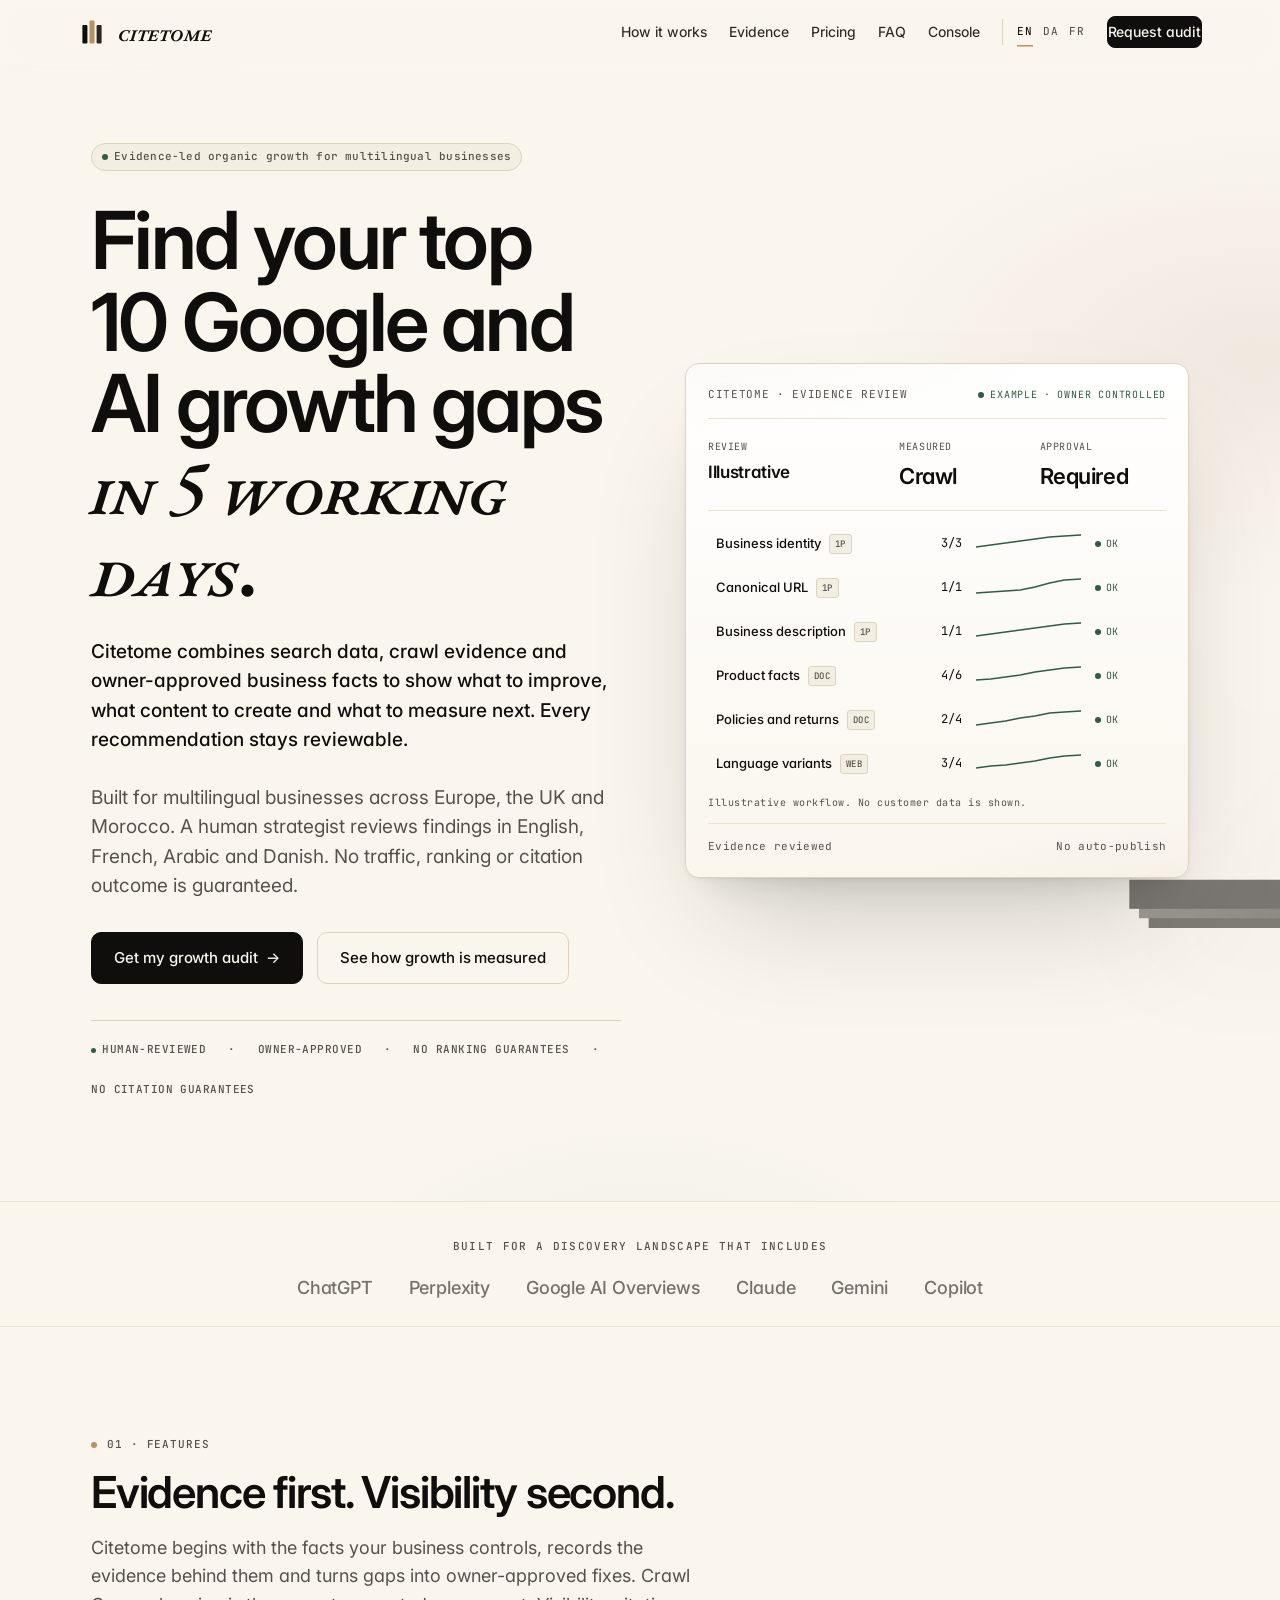
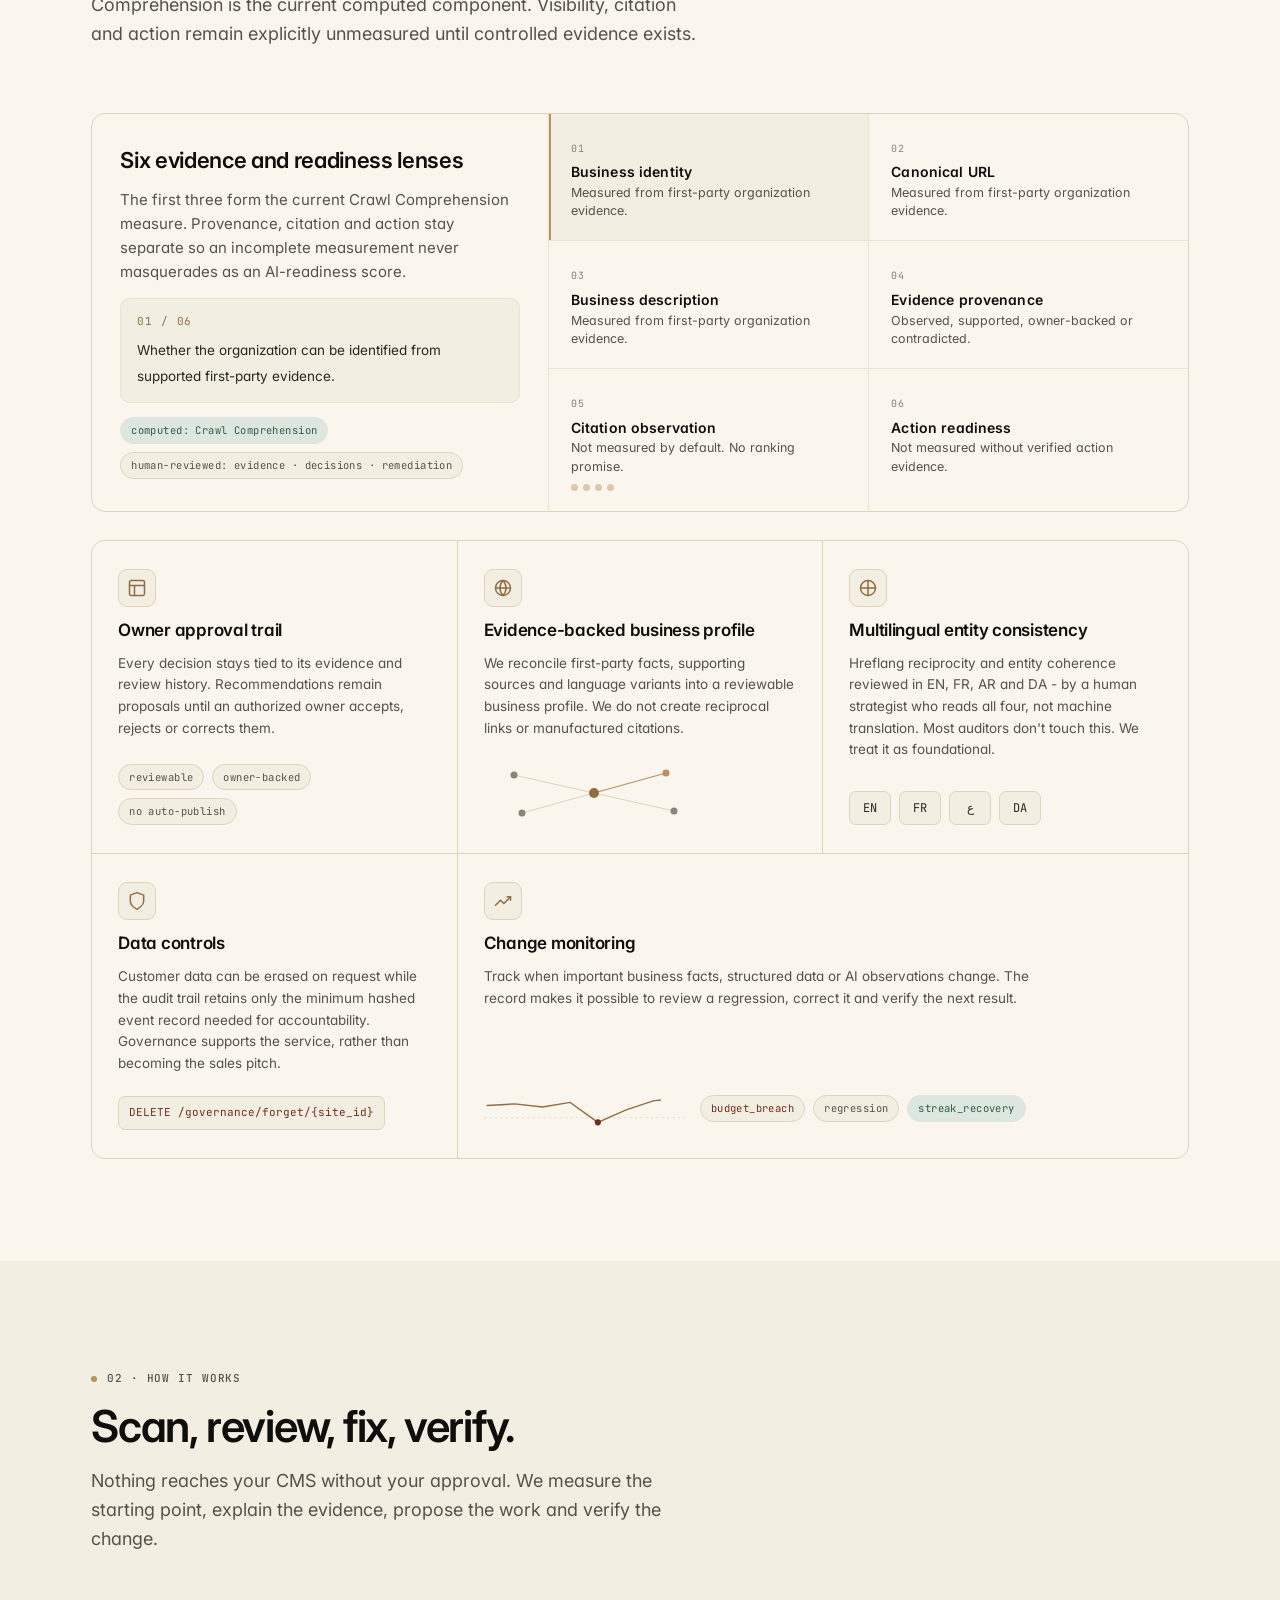
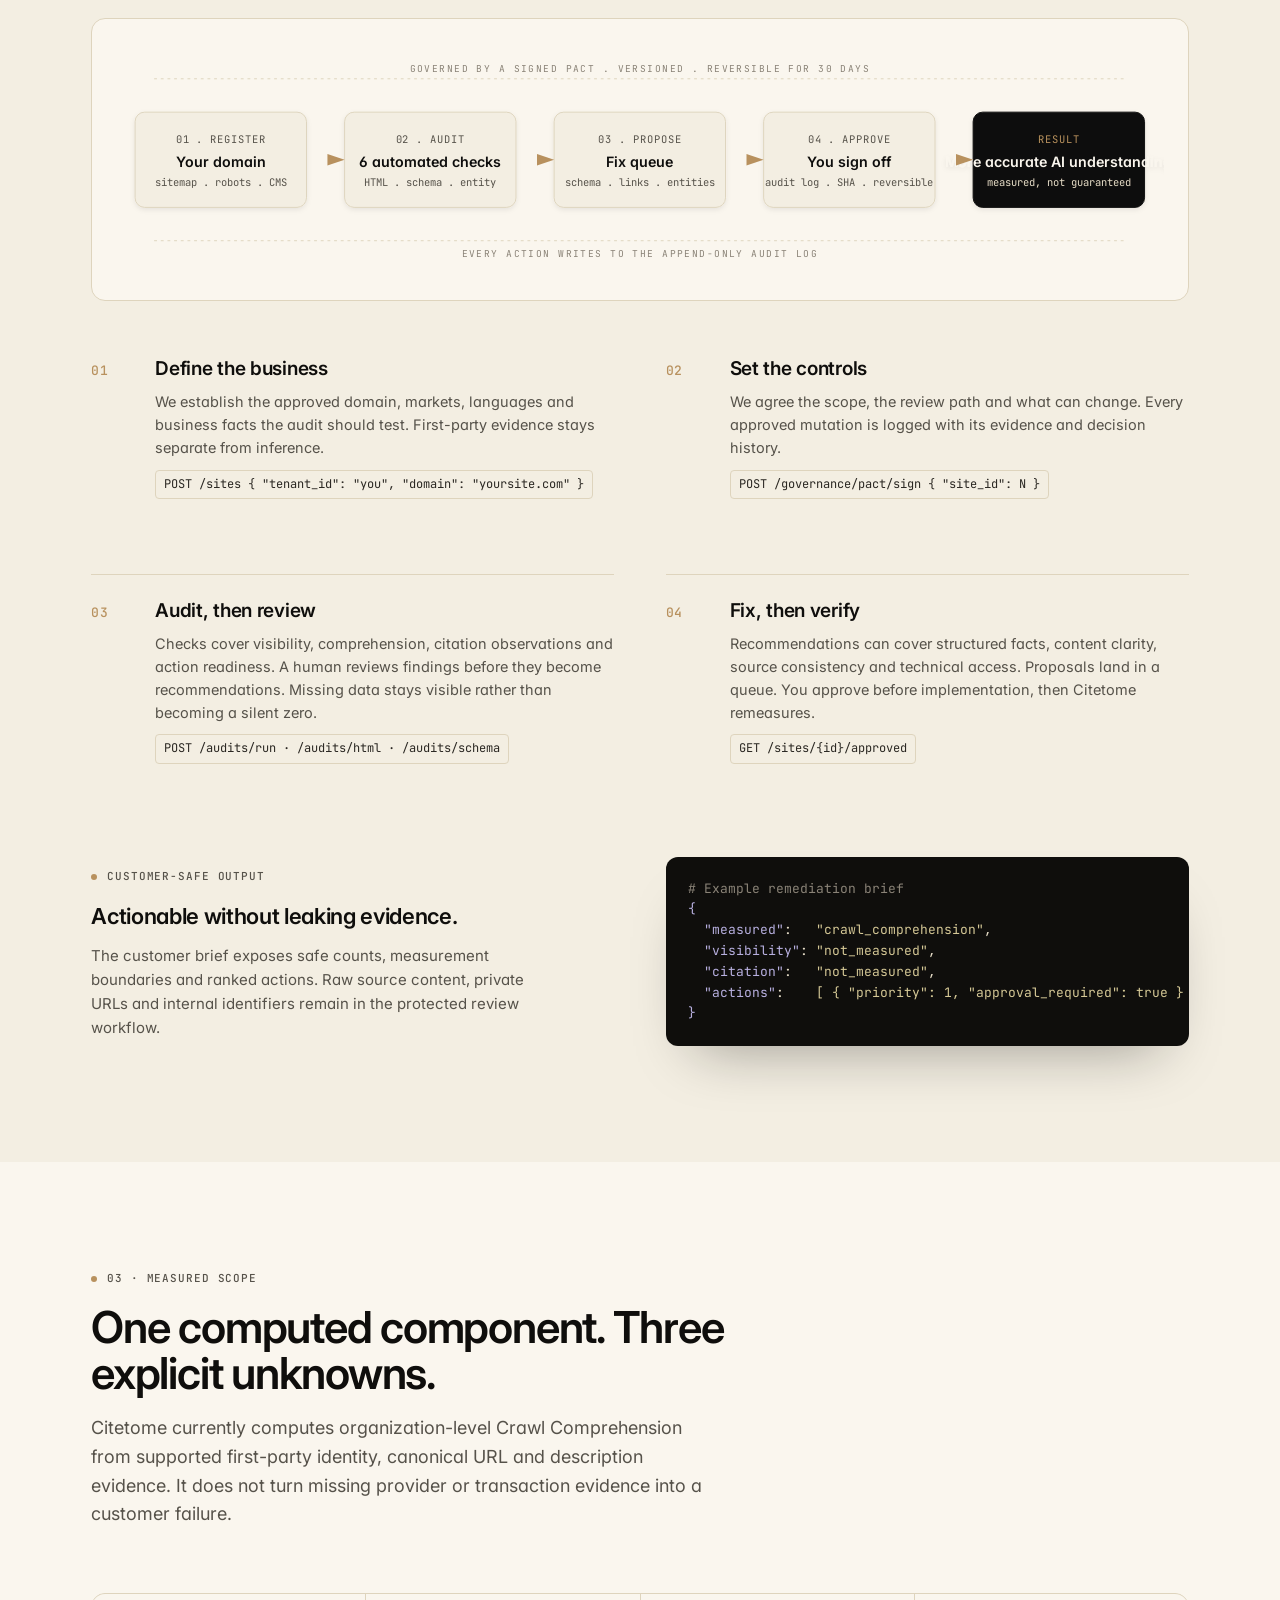
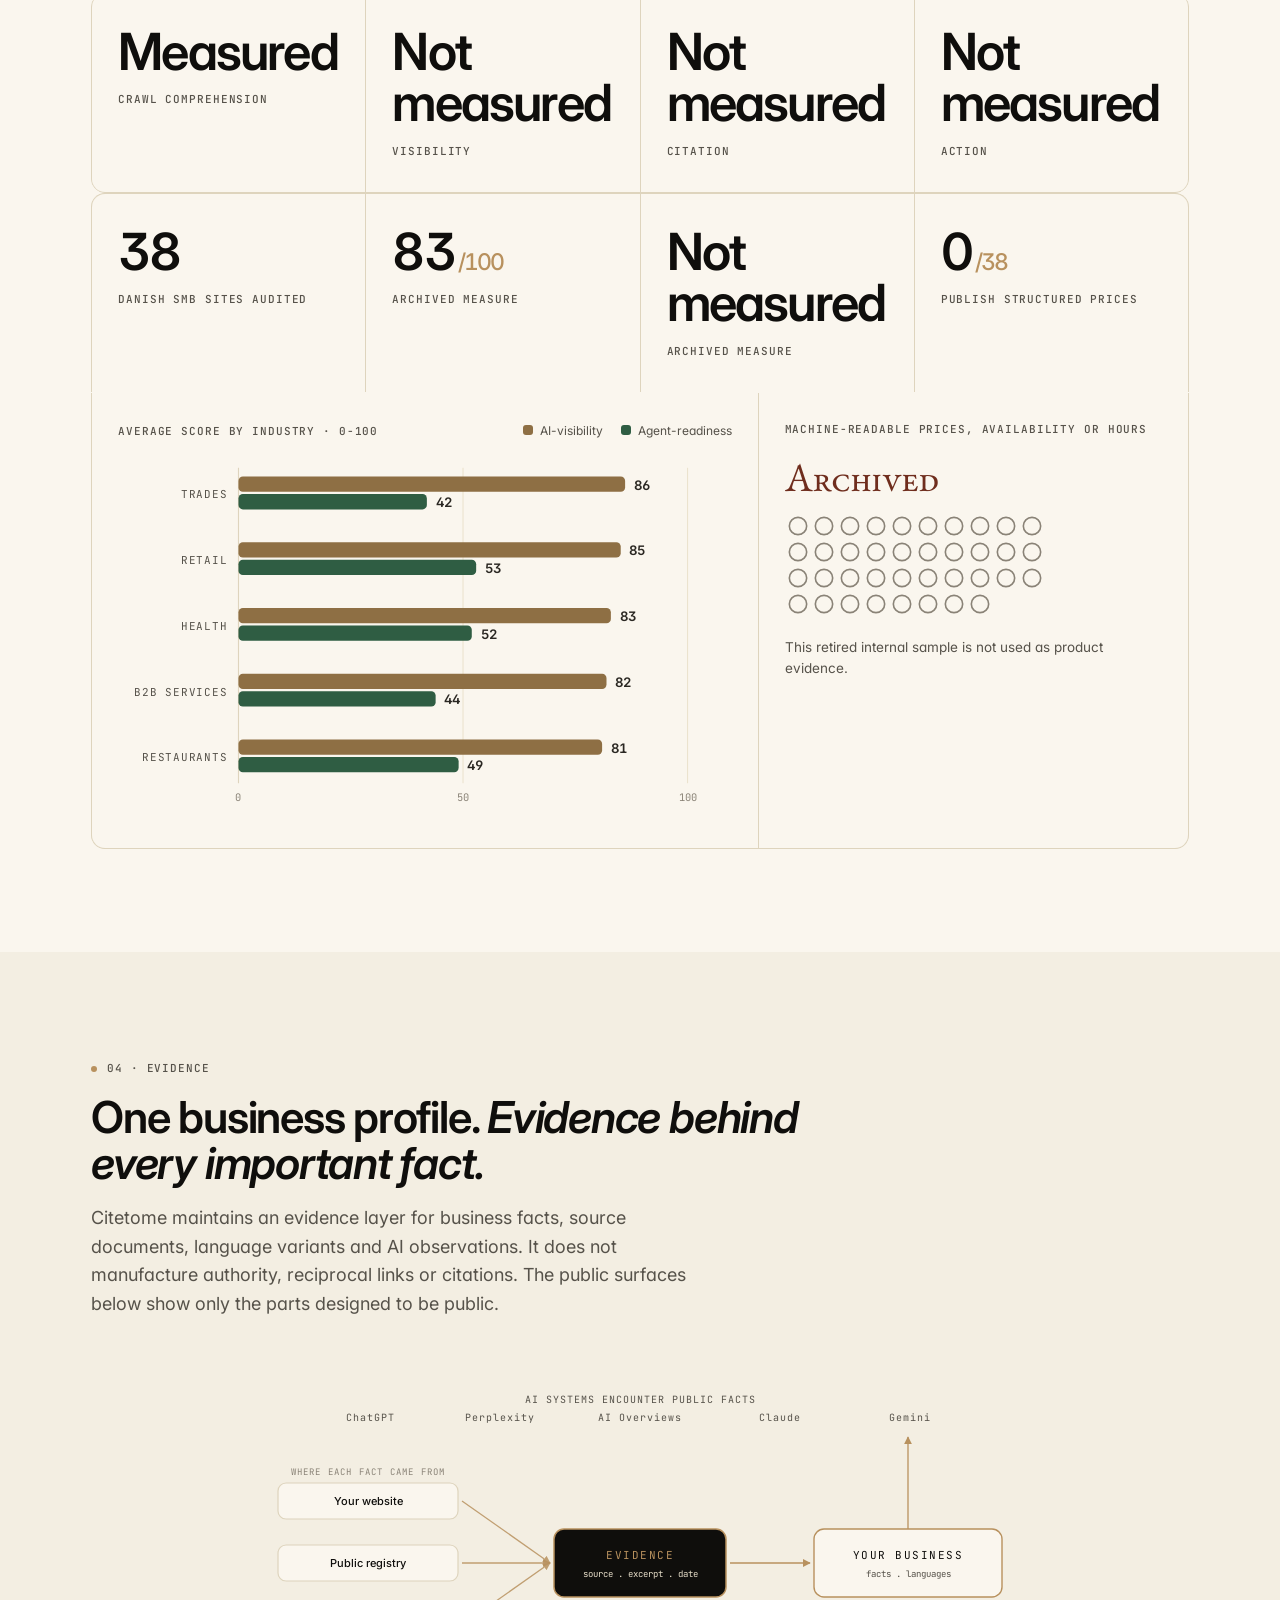
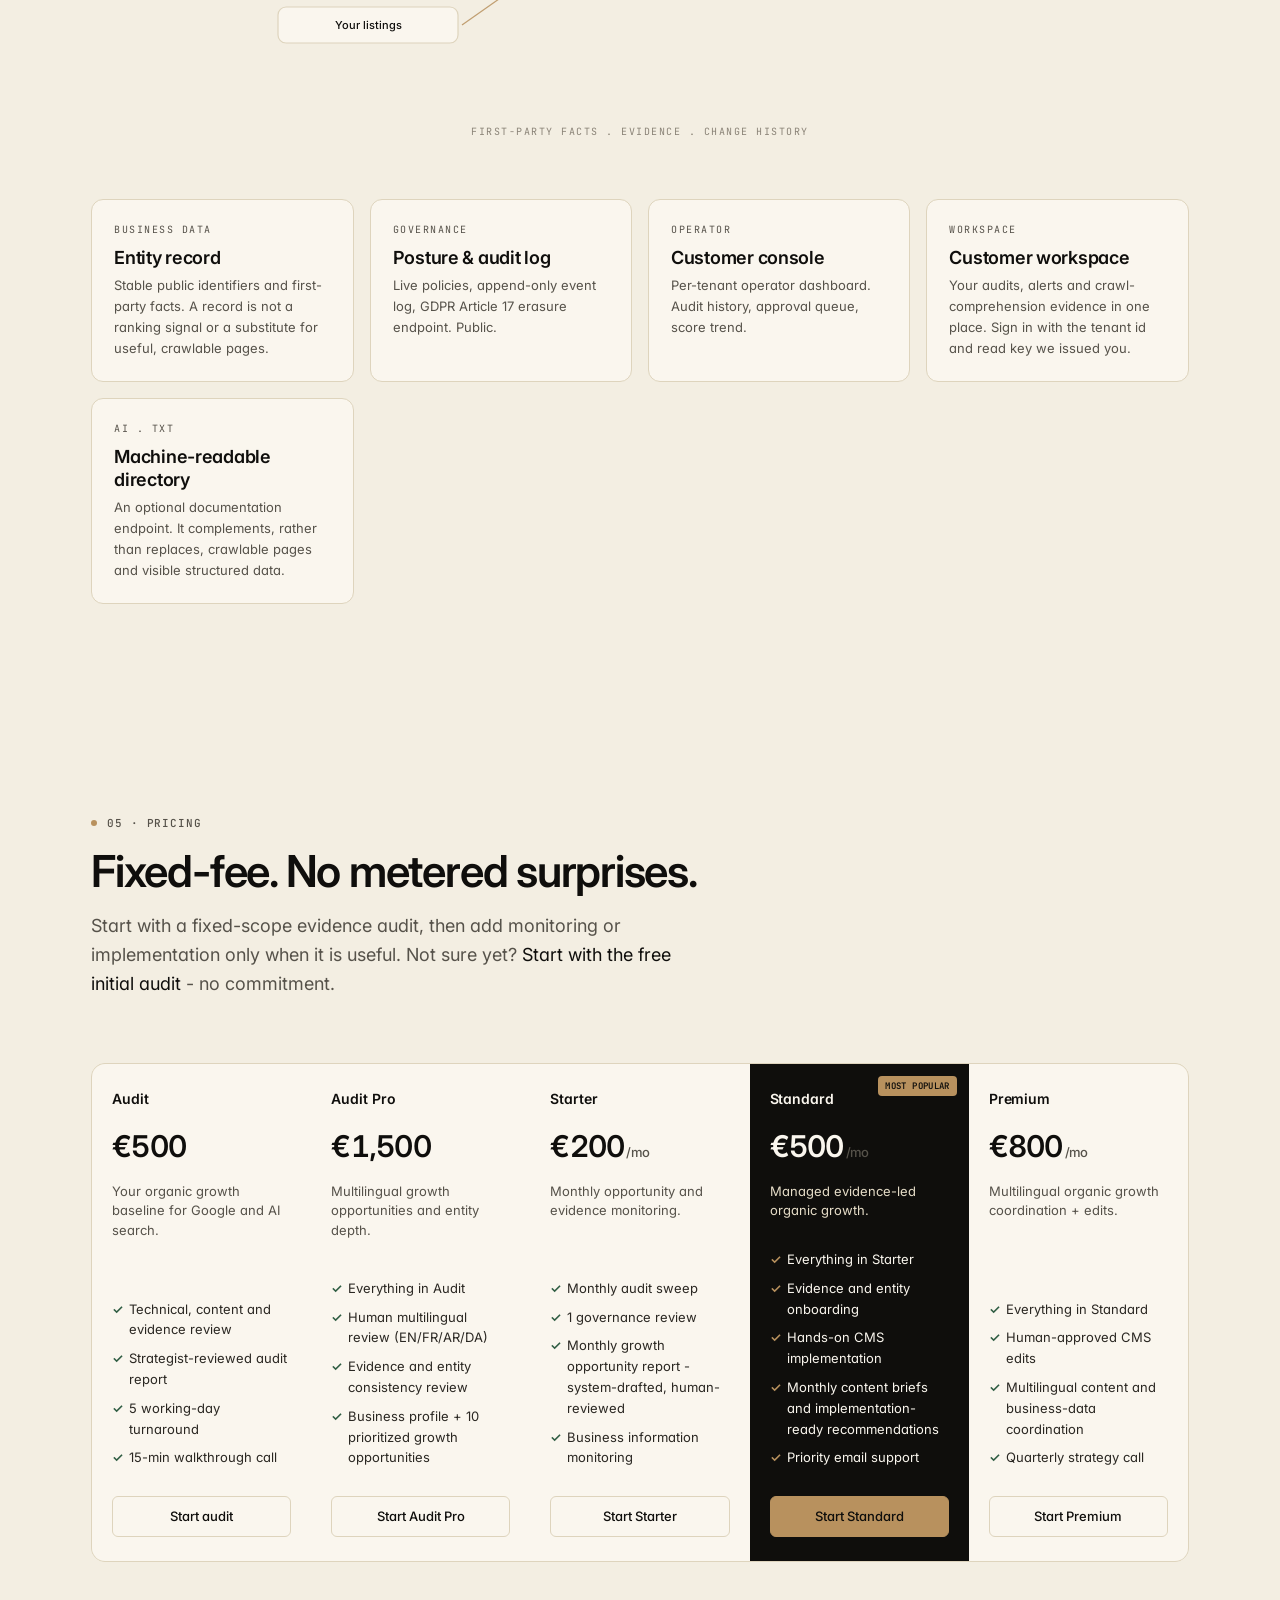
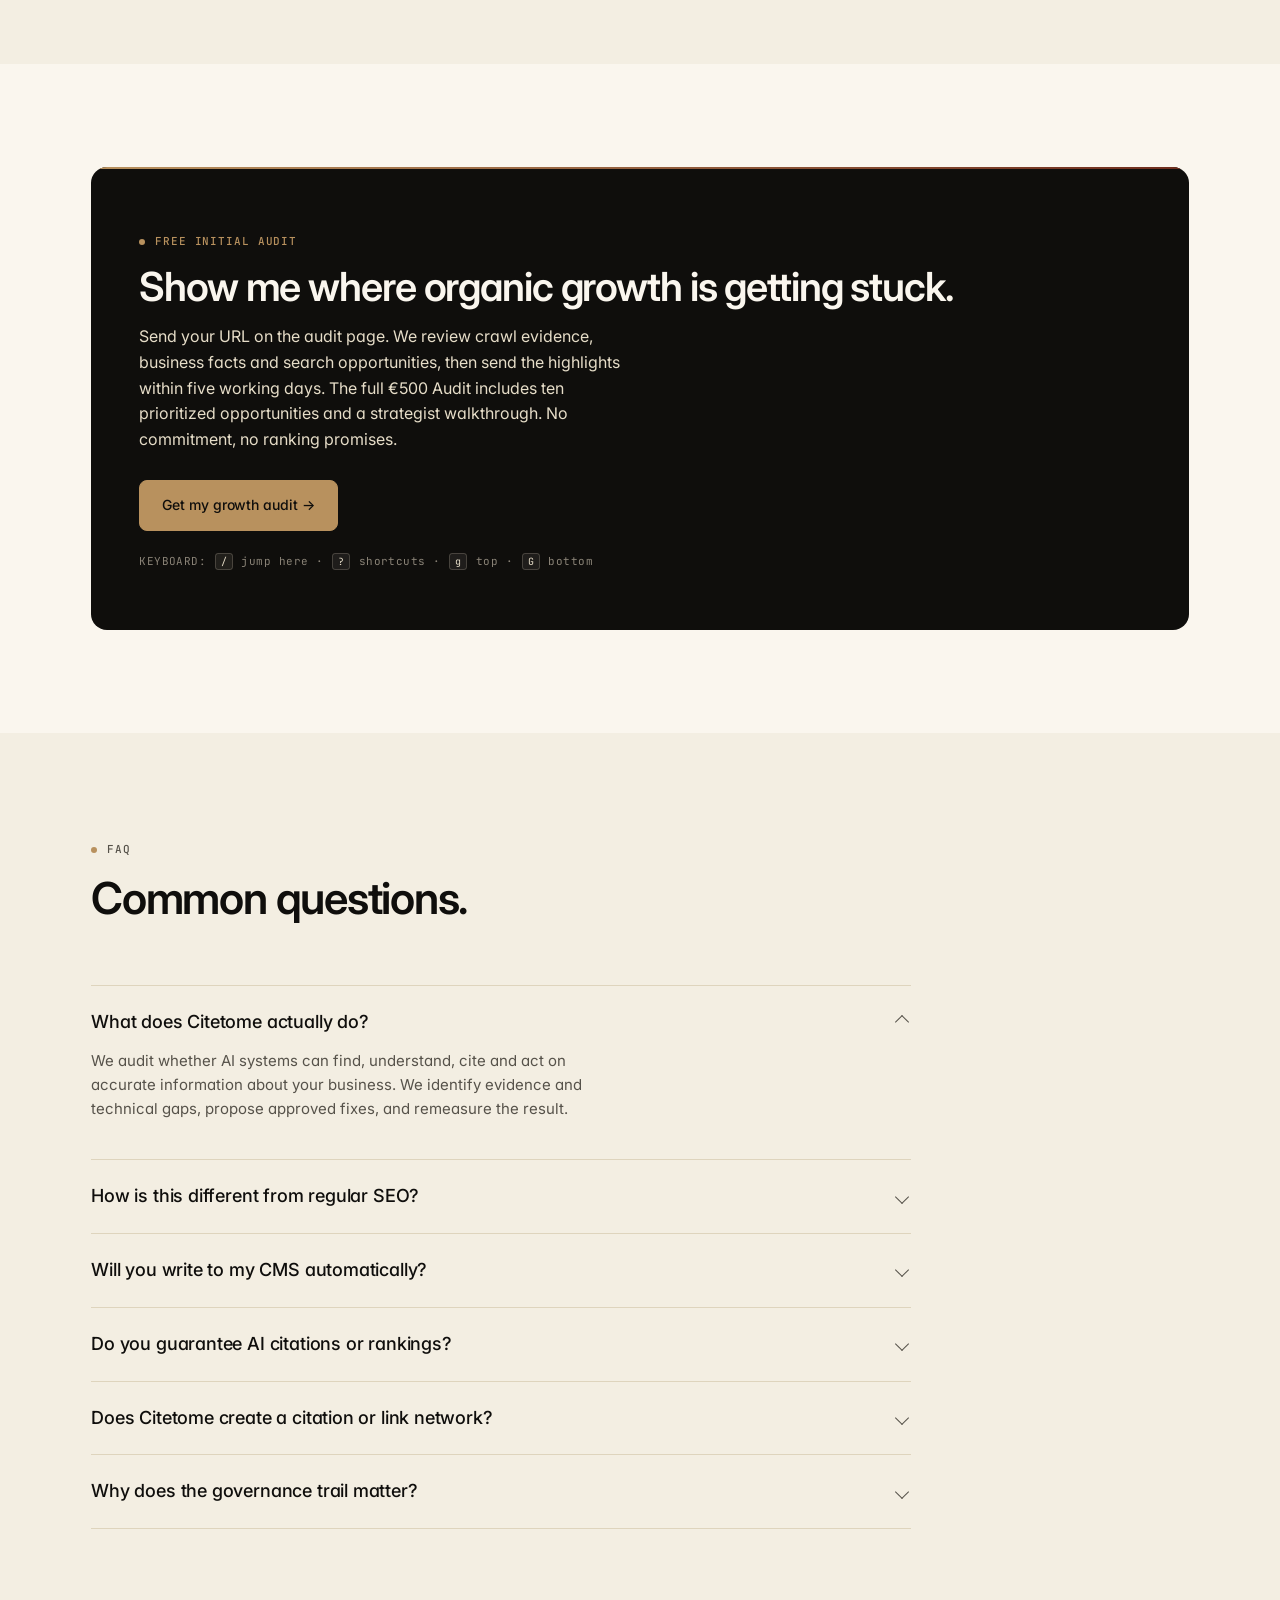
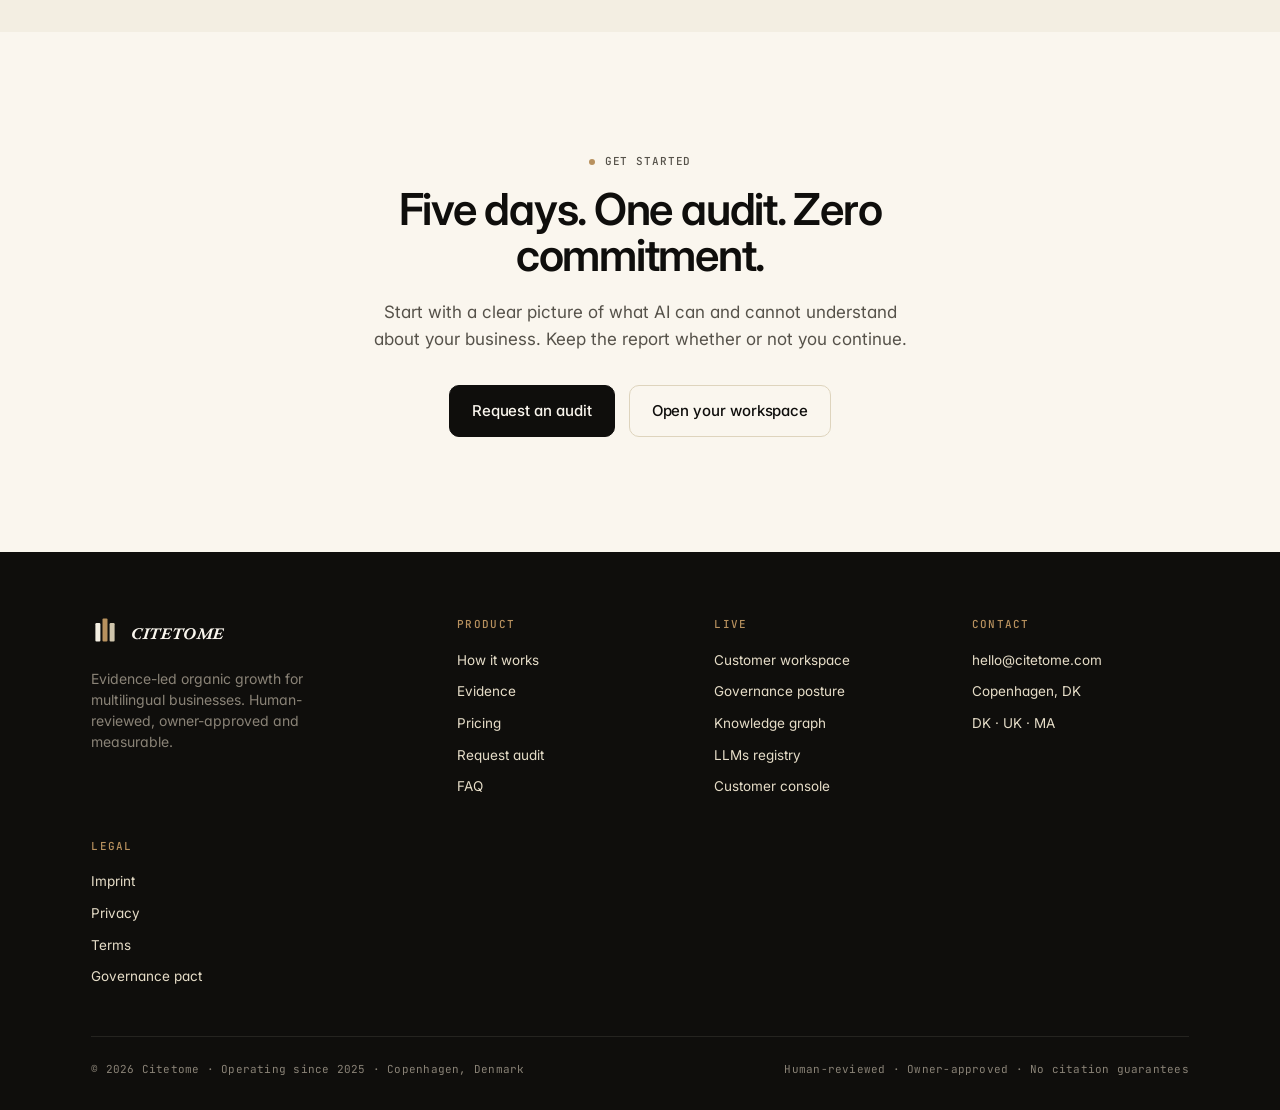
==== commit 3b1032ee: "feat: position CiteToMe for evidence-led organic growth" ====
--- a/index.html
+++ b/index.html
@@ -3,10 +3,10 @@
 <head>
   <meta charset="UTF-8">
   <meta name="viewport" content="width=device-width, initial-scale=1.0">
-  <title>Citetome - Make your business ready for AI</title>
-  <meta name="description" content="Citetome turns scattered first-party business facts into an owner-reviewed evidence baseline and an implementation-ready remediation plan for AI discovery.">
-  <meta property="og:title" content="Citetome - Make your business ready for AI">
-  <meta property="og:description" content="Owner-reviewed business evidence and implementation-ready fixes for AI discovery.">
+  <title>Evidence-led organic growth for Google and AI - Citetome</title>
+  <meta name="description" content="Find your top 10 Google and AI growth gaps in five working days. Citetome turns verified business facts into owner-approved content and site improvements.">
+  <meta property="og:title" content="Citetome - Evidence-led organic growth">
+  <meta property="og:description" content="Find 10 prioritized growth gaps across Google and AI search, backed by verified business evidence and human review.">
   <meta property="og:type" content="website">
   <meta property="og:url" content="https://citetome.com/">
   <meta property="og:site_name" content="Citetome">
@@ -15,9 +15,9 @@
   <meta property="og:image:width" content="1200">
   <meta property="og:image:height" content="675">
   <meta name="twitter:card" content="summary_large_image">
-  <meta name="twitter:title" content="Citetome - Make your business ready for AI">
+  <meta name="twitter:title" content="Citetome - Evidence-led organic growth">
   <meta name="twitter:image" content="https://citetome.com/img/og-card.png">
-  <meta name="twitter:description" content="Owner-reviewed business evidence and implementation-ready fixes for AI discovery.">
+  <meta name="twitter:description" content="Find 10 prioritized growth gaps across Google and AI search, backed by verified business evidence and human review.">
   <meta name="theme-color" content="#FAF6EE">
   <meta name="robots" content="index, follow, max-image-preview:large, max-snippet:-1">
   <meta name="author" content="Yossra Benzad">
@@ -39,7 +39,7 @@
         "url": "https://citetome.com/",
         "logo": "https://citetome.com/favicon.svg",
         "email": "hello@citetome.com",
-        "description": "Owner-reviewed evidence audits and implementation-ready business-information fixes for multilingual businesses.",
+        "description": "Evidence-led organic growth audits and human-reviewed improvements for multilingual businesses across Google and AI search.",
         "address": {
           "@type": "PostalAddress",
           "addressLocality": "Copenhagen",
@@ -776,27 +776,27 @@
     <div class="container">
       <div class="hero-grid">
         <div class="reveal">
-          <span class="tag"><span class="dot"></span> Beyond AI mention tracking: evidence, approval and remediation</span>
+          <span class="tag"><span class="dot"></span> Evidence-led organic growth for multilingual businesses</span>
           <h1>
-            Make your business facts<br/>
-            <em>clear to AI</em>.
+            Find your top 10 Google and AI growth gaps<br/>
+            <em>in 5 working days</em>.
           </h1>
           <p class="hero-sub" style="font-size:19px;font-weight:500;color:var(--ink);max-width:60ch;margin-bottom:16px;">
-            Citetome turns scattered first-party facts into an owner-reviewed evidence baseline and an implementation-ready fix plan. We separate what is observed, supported, verified and still unknown, so your team can improve AI discoverability without pretending a citation is guaranteed.
+            Citetome combines search data, crawl evidence and owner-approved business facts to show what to improve, what content to create and what to measure next. Every recommendation stays reviewable.
           </p>
           <p class="hero-sub">
-            Built for multilingual businesses across Europe, the UK and Morocco. A human strategist reviews findings in English, French, Arabic and Danish. Nothing is published without owner approval.
+            Built for multilingual businesses across Europe, the UK and Morocco. A human strategist reviews findings in English, French, Arabic and Danish. No traffic, ranking or citation outcome is guaranteed.
           </p>
           <div class="hero-actions">
-            <a href="/audit/" class="btn btn-lg">Request an evidence audit <span class="arrow">→</span></a>
-            <a href="#numbers" class="btn btn-ghost btn-lg">See what is measured</a>
+            <a href="/audit/" class="btn btn-lg">Get my growth audit <span class="arrow">→</span></a>
+            <a href="#numbers" class="btn btn-ghost btn-lg">See how growth is measured</a>
           </div>
           <div class="hero-trust">
             <span><span class="dot"></span>Human-reviewed</span>
             <span>·</span>
             <span>Owner-approved</span>
             <span>·</span>
-            <span>EN, FR, AR &amp; DA</span>
+            <span>No ranking guarantees</span>
             <span>·</span>
             <span>No citation guarantees</span>
           </div>
@@ -1454,9 +1454,9 @@
         <div class="price-card">
           <div class="name">Audit</div>
           <div class="price">€500</div>
-          <div class="desc">A one-shot AI-readiness report.</div>
+          <div class="desc">Your organic growth baseline for Google and AI search.</div>
           <ul class="feat">
-            <li>11-signal HTML/AEO audit</li>
+            <li>Technical, content and evidence review</li>
             <li>Strategist-reviewed audit report</li>
             <li>5 working-day turnaround</li>
             <li>15-min walkthrough call</li>
@@ -1466,23 +1466,23 @@
         <div class="price-card">
           <div class="name">Audit Pro</div>
           <div class="price">€1,500</div>
-          <div class="desc">Multilingual evidence and entity depth.</div>
+          <div class="desc">Multilingual growth opportunities and entity depth.</div>
           <ul class="feat">
             <li>Everything in Audit</li>
             <li>Human multilingual review (EN/FR/AR/DA)</li>
             <li>Evidence and entity consistency review</li>
-            <li>Business profile + 10-fix backlog</li>
+            <li>Business profile + 10 prioritized growth opportunities</li>
           </ul>
           <div class="cta"><a href="/audit/?plan=audit-pro">Start Audit Pro</a></div>
         </div>
         <div class="price-card">
           <div class="name">Starter</div>
           <div class="price">€200<small>/mo</small></div>
-          <div class="desc">Monthly AI-readiness monitoring.</div>
+          <div class="desc">Monthly opportunity and evidence monitoring.</div>
           <ul class="feat">
             <li>Monthly audit sweep</li>
             <li>1 governance review</li>
-            <li>Monthly readiness report - engine-drafted, human-reviewed</li>
+            <li>Monthly growth opportunity report - system-drafted, human-reviewed</li>
             <li>Business information monitoring</li>
           </ul>
           <div class="cta"><a href="/audit/?plan=starter">Start Starter</a></div>
@@ -1491,12 +1491,12 @@
           <span class="badge">Most popular</span>
           <div class="name">Standard</div>
           <div class="price">€500<small>/mo</small></div>
-          <div class="desc">Hands-on managed plan.</div>
+          <div class="desc">Managed evidence-led organic growth.</div>
           <ul class="feat">
             <li>Everything in Starter</li>
-            <li>Entity onboarding</li>
+            <li>Evidence and entity onboarding</li>
             <li>Hands-on CMS implementation</li>
-            <li>Monthly implementation-ready recommendations</li>
+            <li>Monthly content briefs and implementation-ready recommendations</li>
             <li>Priority email support</li>
           </ul>
           <div class="cta"><a href="/audit/?plan=standard">Start Standard</a></div>
@@ -1504,11 +1504,11 @@
         <div class="price-card">
           <div class="name">Premium</div>
           <div class="price">€800<small>/mo</small></div>
-          <div class="desc">Multilingual coordination + edits.</div>
+          <div class="desc">Multilingual organic growth coordination + edits.</div>
           <ul class="feat">
             <li>Everything in Standard</li>
             <li>Human-approved CMS edits</li>
-            <li>Multilingual business-data coordination</li>
+            <li>Multilingual content and business-data coordination</li>
             <li>Quarterly strategy call</li>
           </ul>
           <div class="cta"><a href="/audit/?plan=premium">Start Premium</a></div>
@@ -1522,9 +1522,9 @@
     <div class="container">
       <div class="audit-form reveal">
         <span class="eyebrow">Free initial audit</span>
-        <h2>Show me how my site reads to AI.</h2>
-        <p>Send your URL on the audit page. We run the automated AEO + GEO checks, review what stands out by hand, and send you the highlights within five working days. Want the full 11-signal strategist report and walkthrough call? That's the €500 Audit. No commitment, no upsell.</p>
-        <a href="/audit/" class="btn">Request an audit →</a>
+        <h2>Show me where organic growth is getting stuck.</h2>
+        <p>Send your URL on the audit page. We review crawl evidence, business facts and search opportunities, then send the highlights within five working days. The full €500 Audit includes ten prioritized opportunities and a strategist walkthrough. No commitment, no ranking promises.</p>
+        <a href="/audit/" class="btn">Get my growth audit →</a>
         <div class="audit-meta">KEYBOARD: <kbd>/</kbd> jump here · <kbd>?</kbd> shortcuts · <kbd>g</kbd> top · <kbd>G</kbd> bottom</div>
       </div>
     </div>
@@ -1544,7 +1544,7 @@
         </details>
         <details>
           <summary>How is this different from regular SEO?</summary>
-          <p>SEO fundamentals still matter. Citetome adds an AI-readiness view: whether your first-party facts are crawlable, internally consistent, evidence-backed and usable in an answer or agent workflow. It does not replace sound SEO.</p>
+          <p>Citetome includes SEO fundamentals, then connects them to verified business facts, owner-approved content opportunities and AI-search evidence. The goal is one measurable organic growth backlog across Google and AI search, not a separate score or a stream of unreviewed articles.</p>
         </details>
         <details>
           <summary>Will you write to my CMS automatically?</summary>
@@ -1596,7 +1596,7 @@
             </svg>
             <span class="brand-word">citetome</span>
           </a>
-          <p class="foot-blurb">The AEO control plane for multilingual SMBs. Governed, audit-logged, multi-region.</p>
+          <p class="foot-blurb">Evidence-led organic growth for multilingual businesses. Human-reviewed, owner-approved and measurable.</p>
         </div>
         <div class="foot-col">
           <h5>Product</h5>
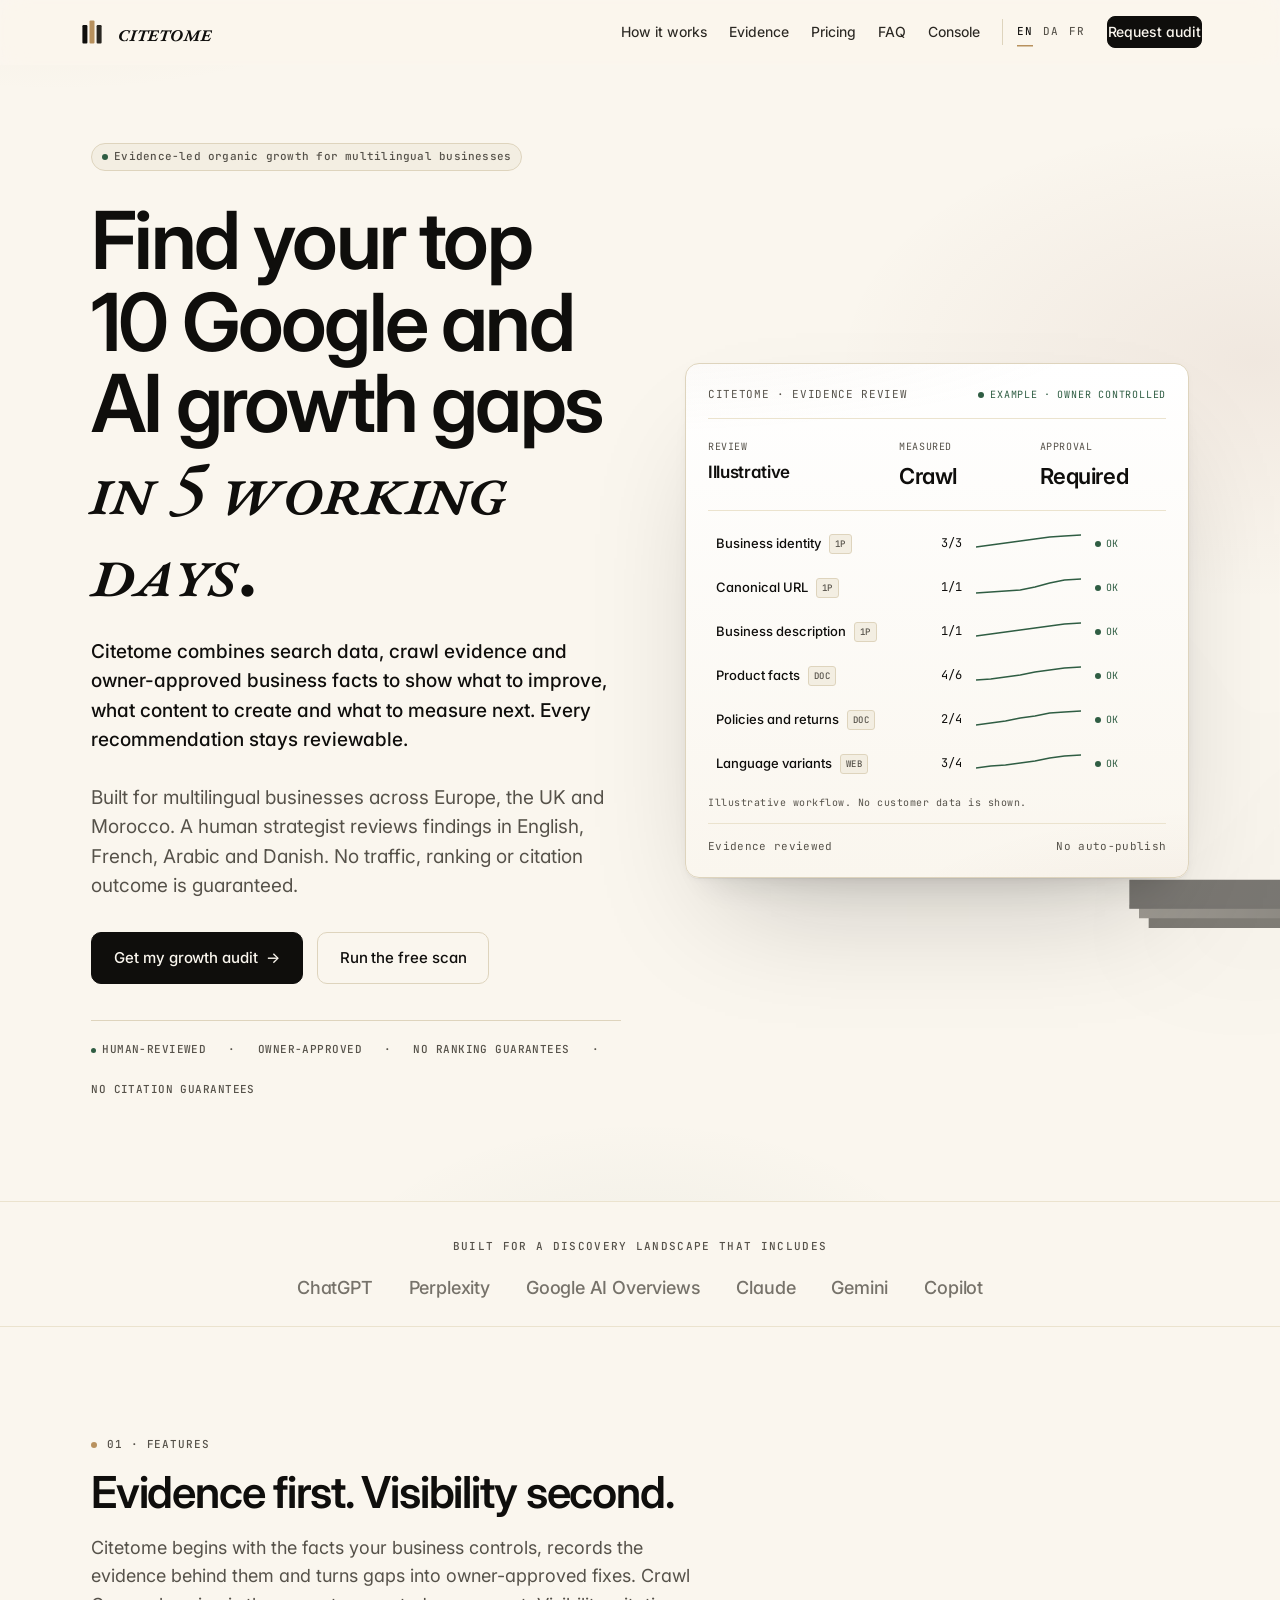
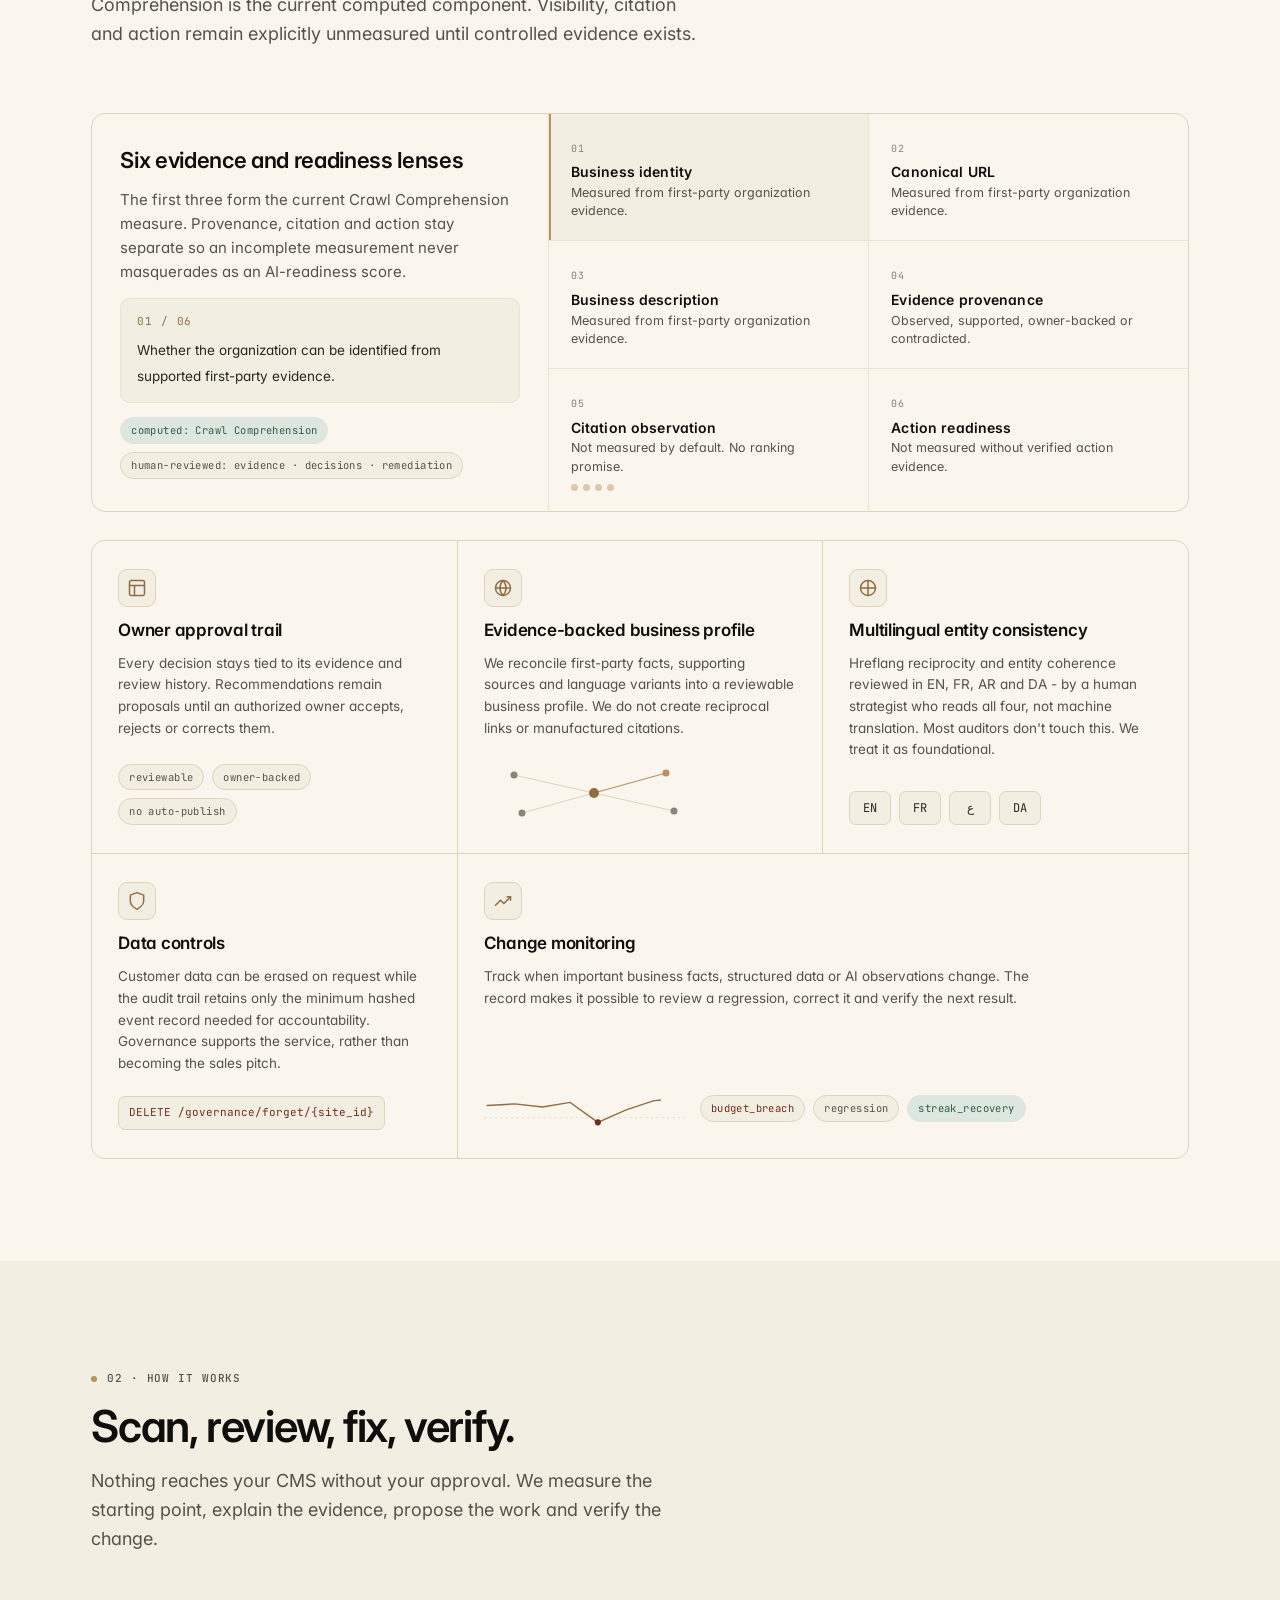
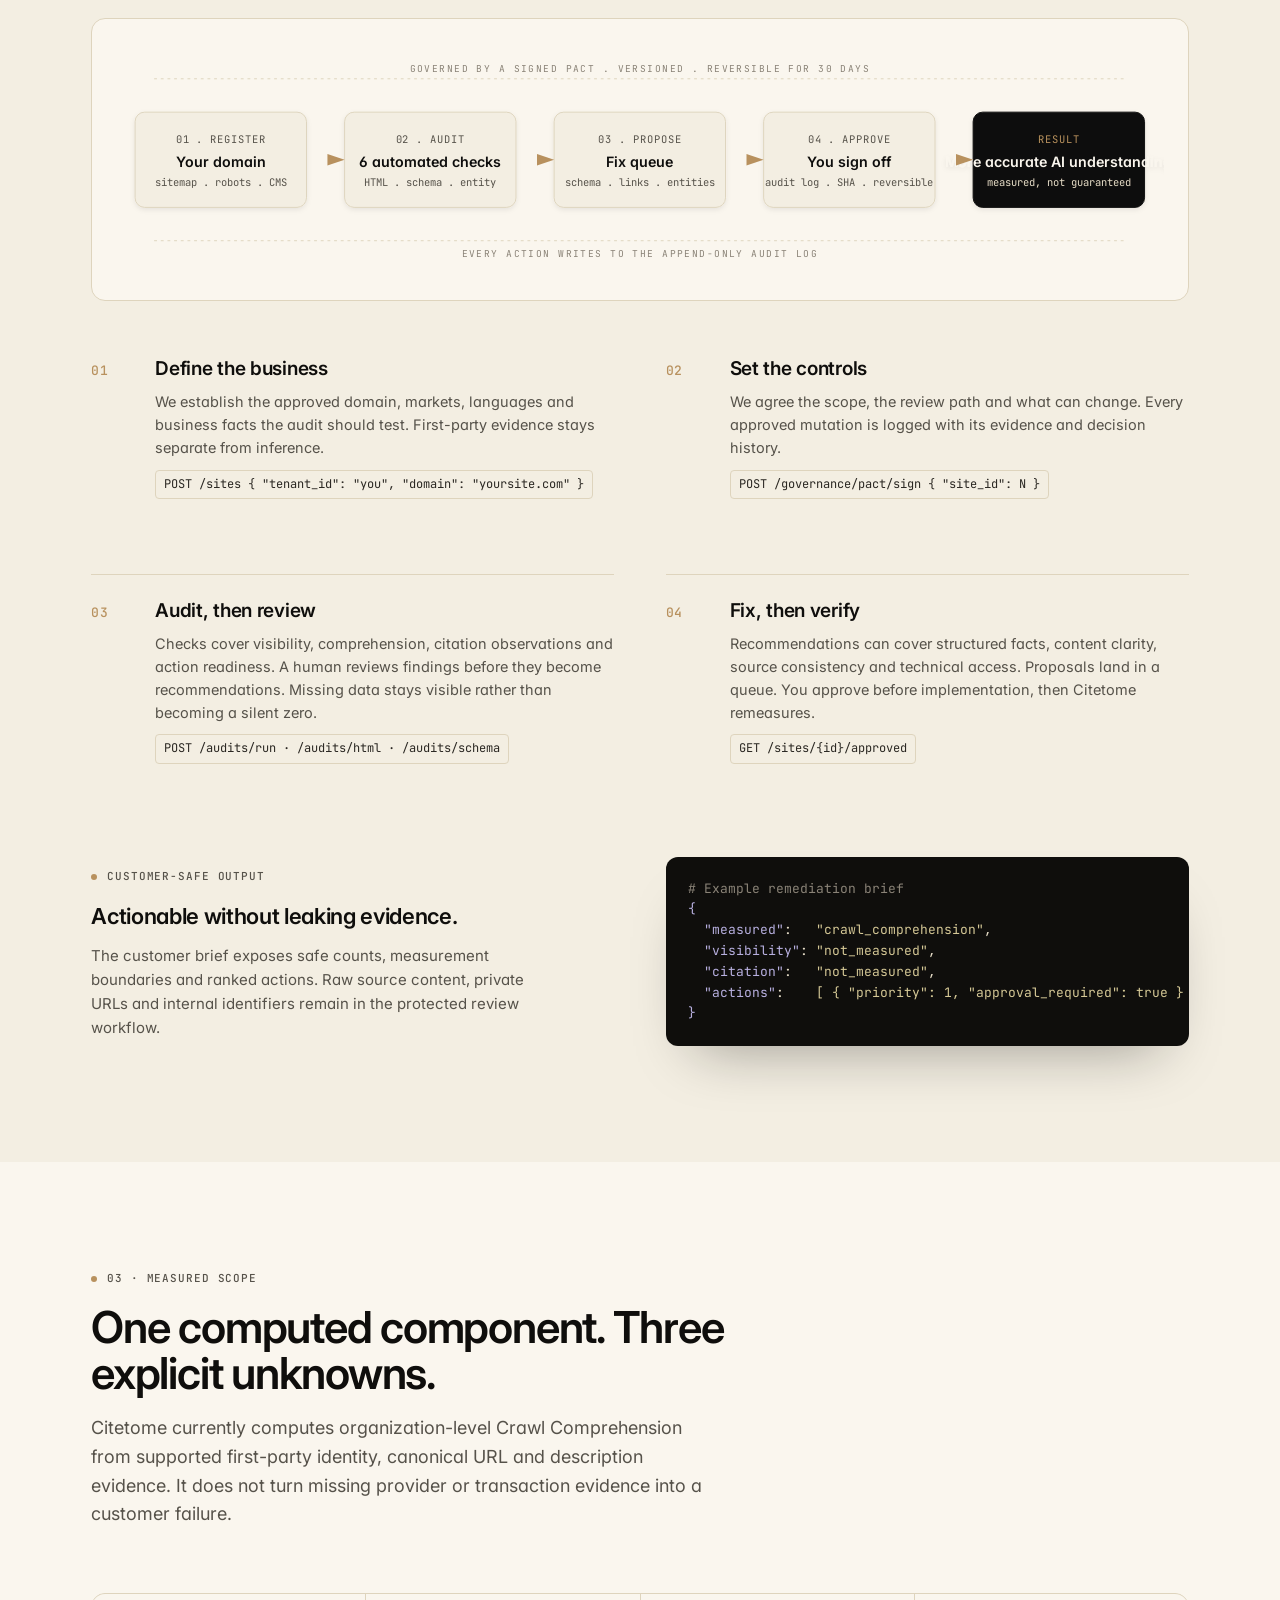
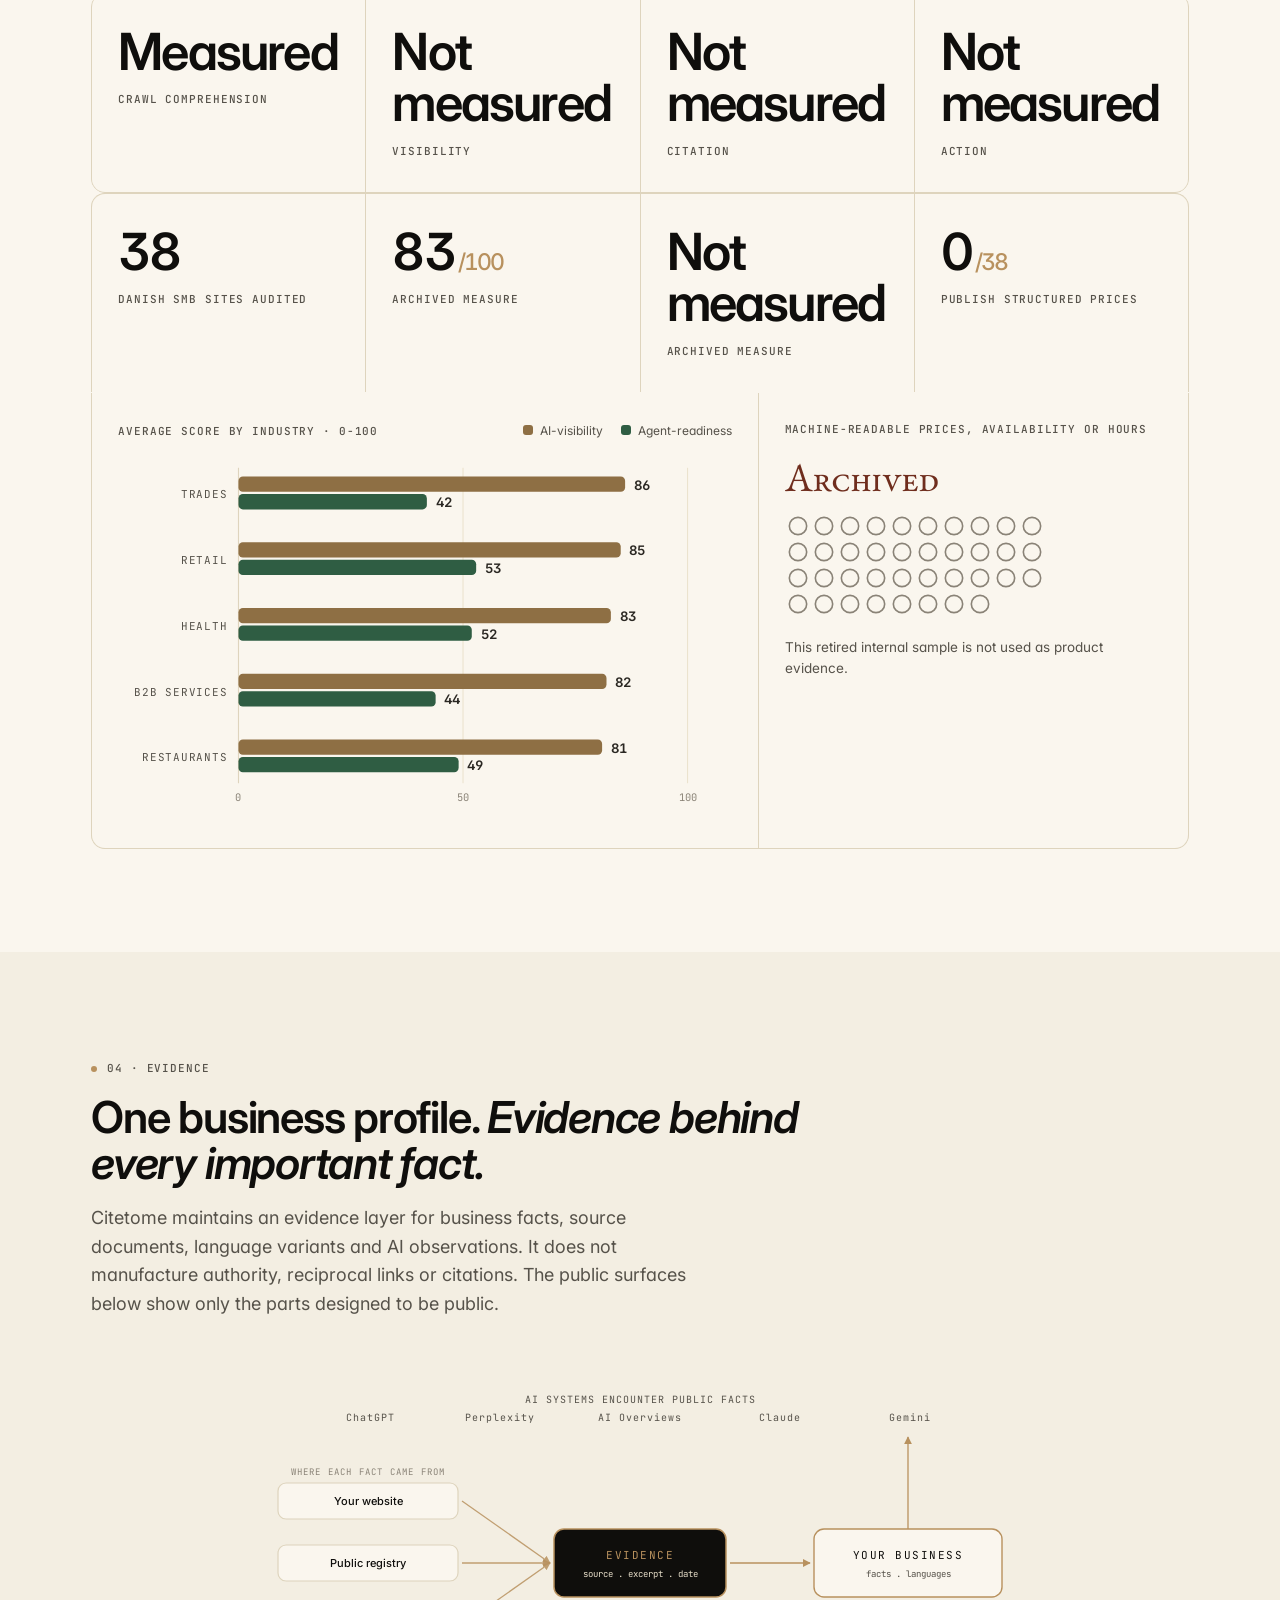
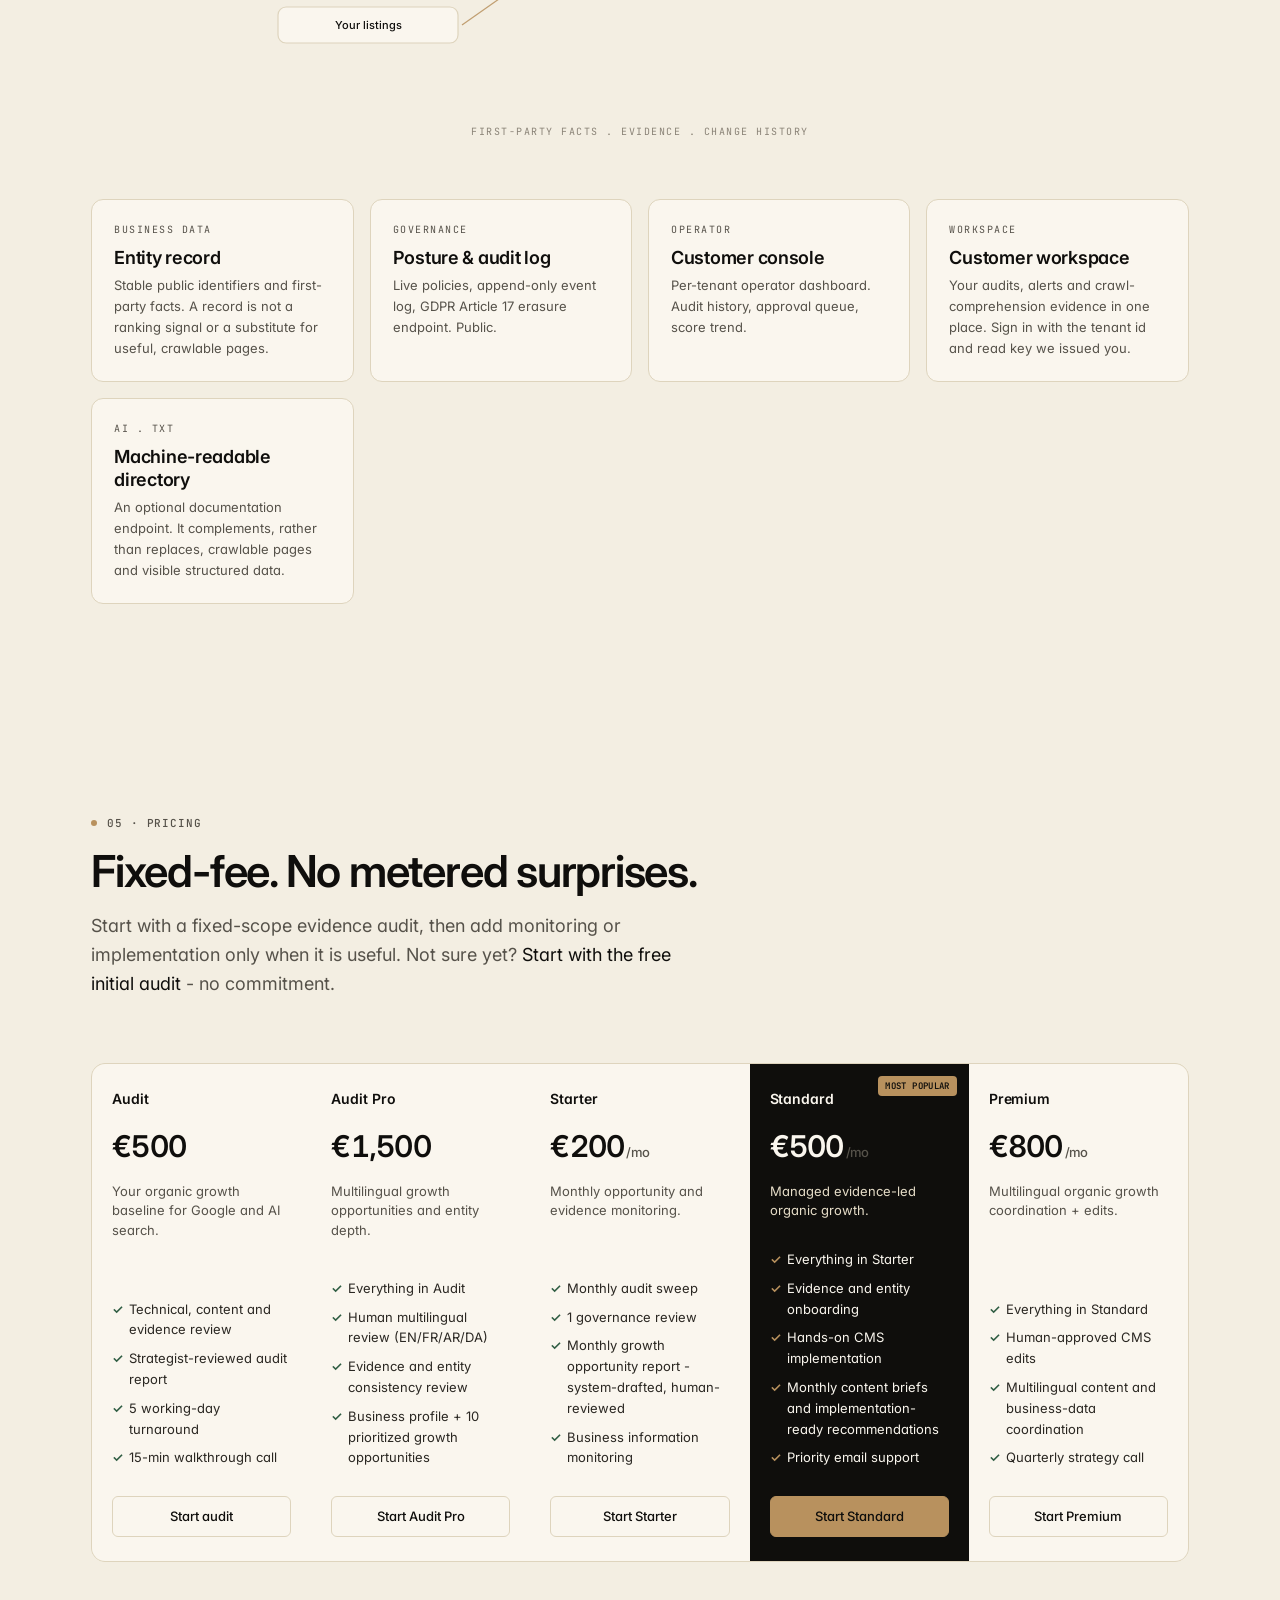
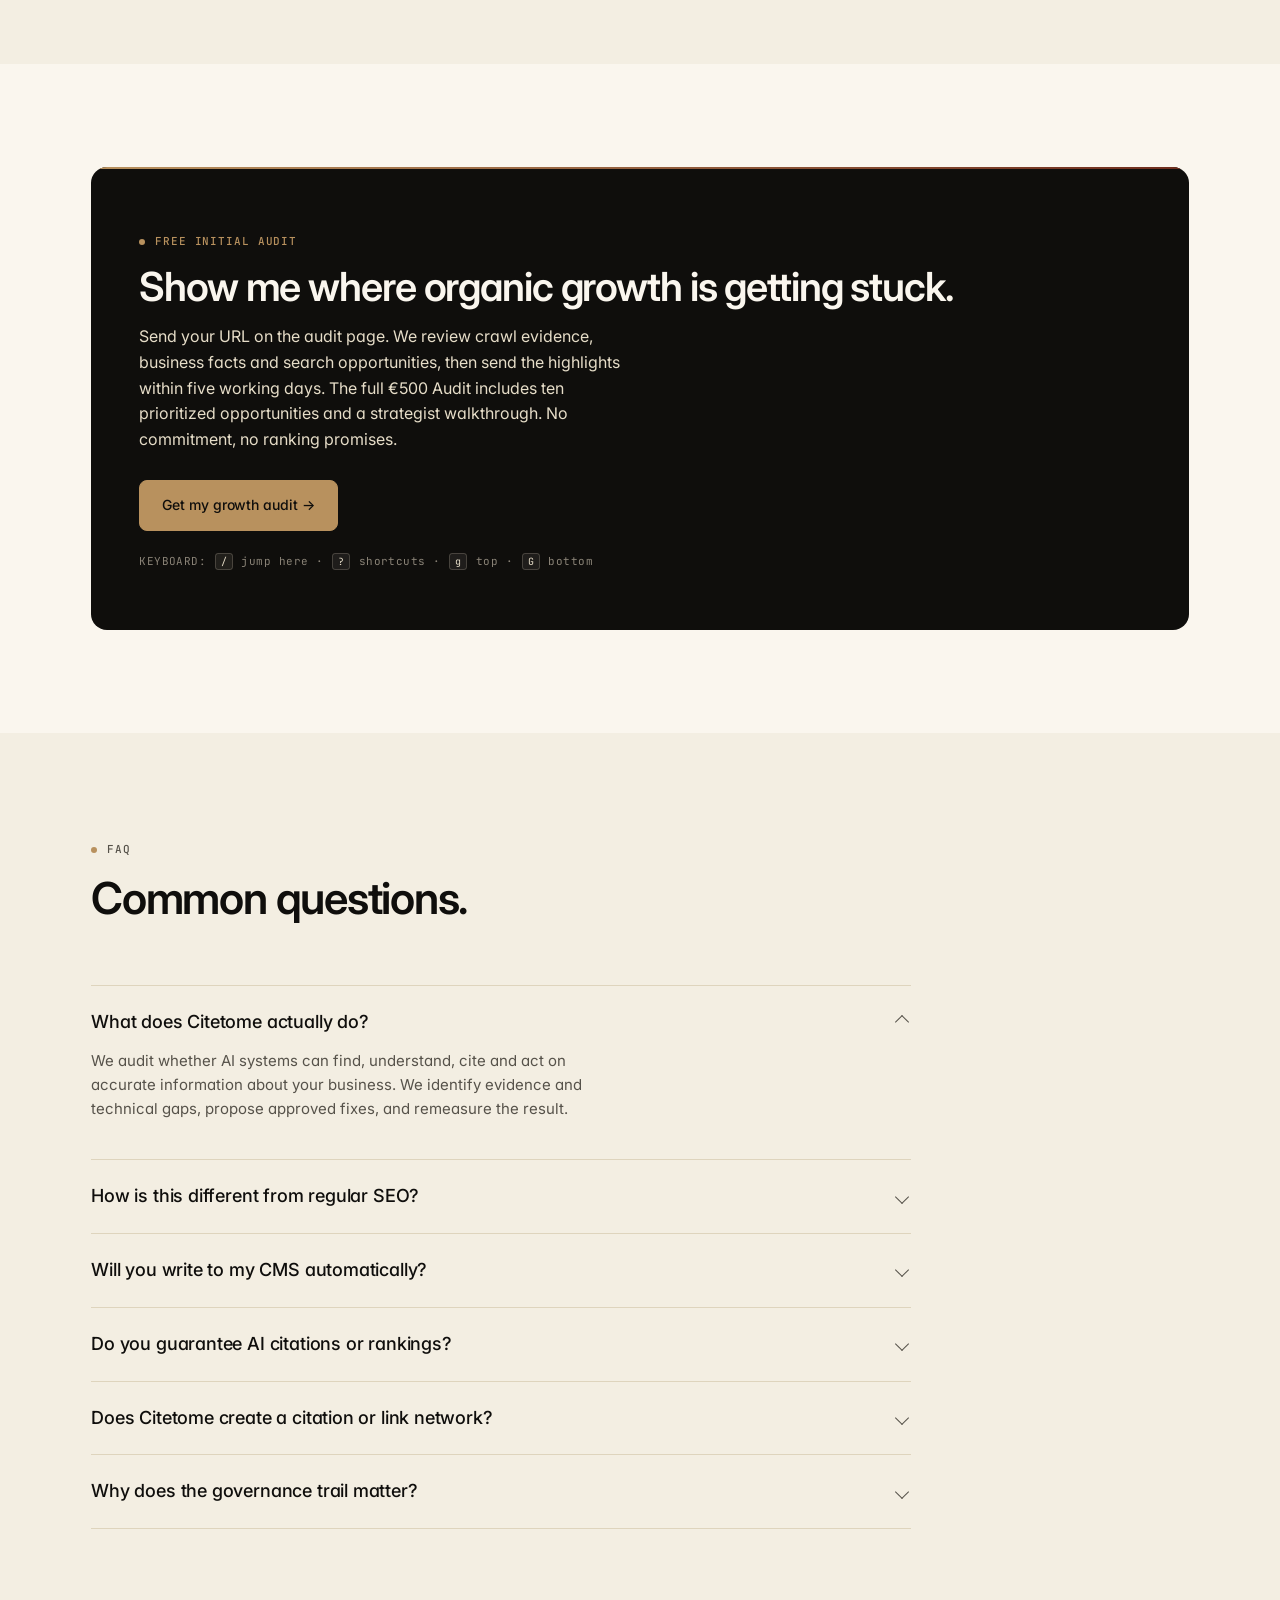
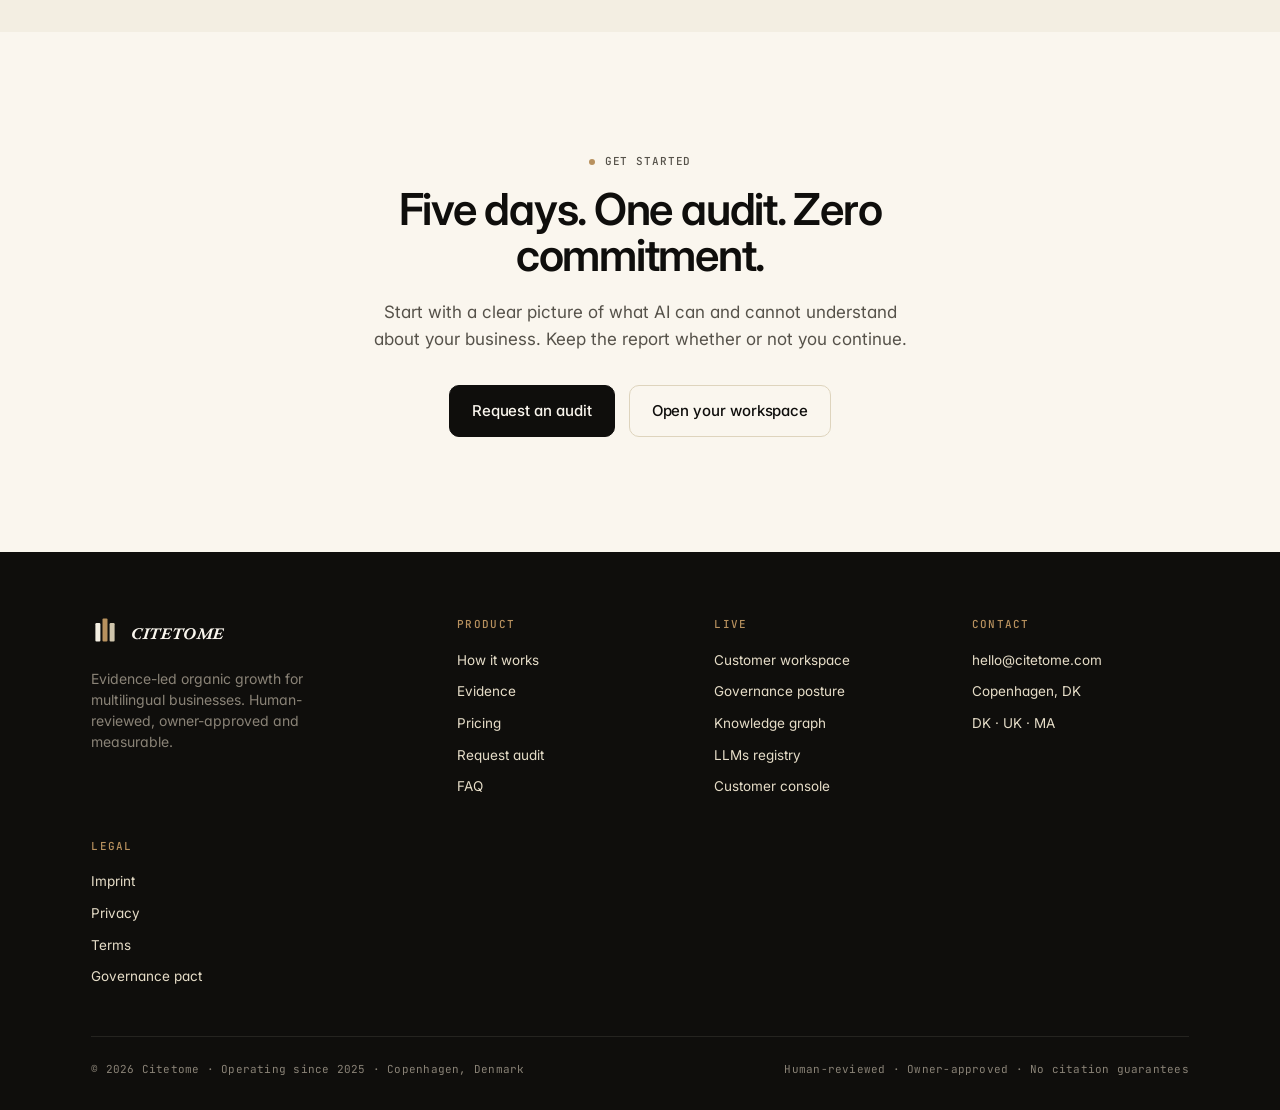
==== commit eed4eb97: "feat(marketing): name the free scan as the top of the funnel The scan already existed and worked. PO" ====
--- a/index.html
+++ b/index.html
@@ -789,7 +789,7 @@
           </p>
           <div class="hero-actions">
             <a href="/audit/" class="btn btn-lg">Get my growth audit <span class="arrow">→</span></a>
-            <a href="#numbers" class="btn btn-ghost btn-lg">See how growth is measured</a>
+            <a href="/audit/#form" class="btn btn-ghost btn-lg">Run the free scan</a>
           </div>
           <div class="hero-trust">
             <span><span class="dot"></span>Human-reviewed</span>
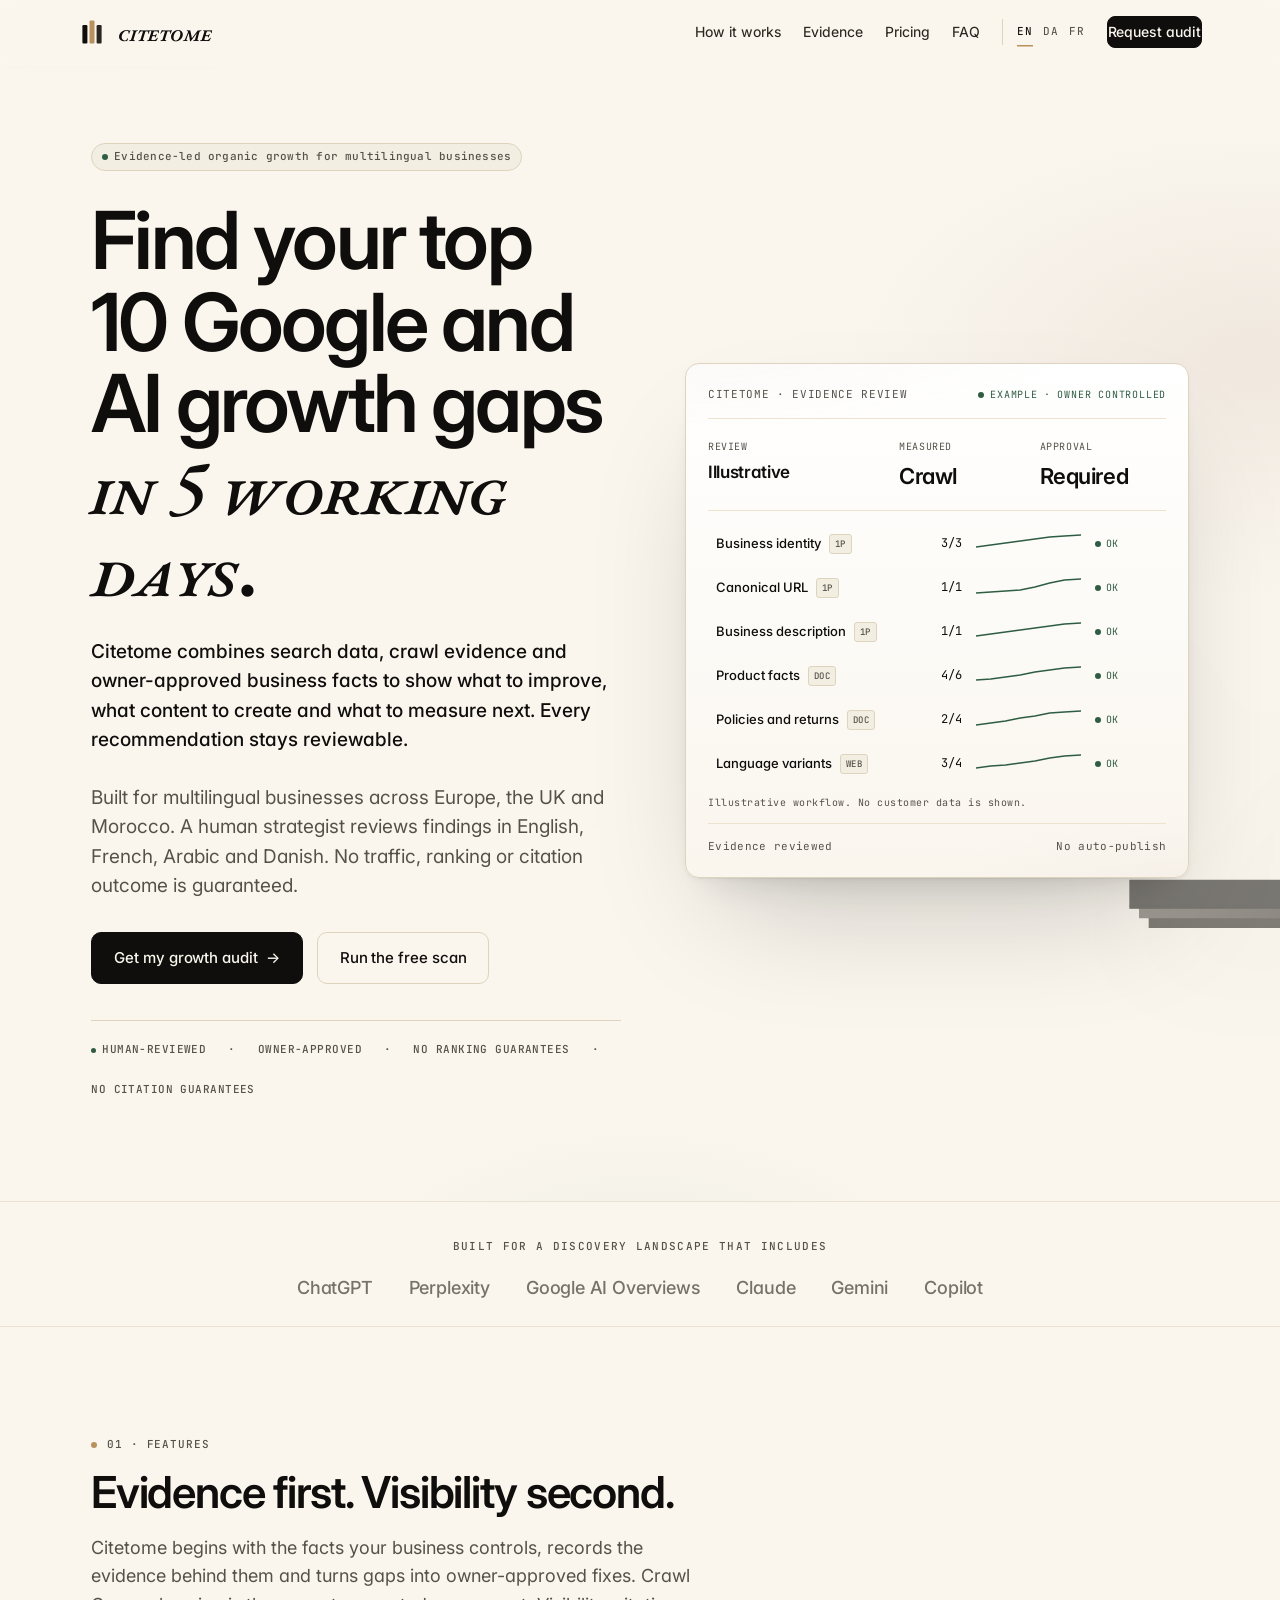
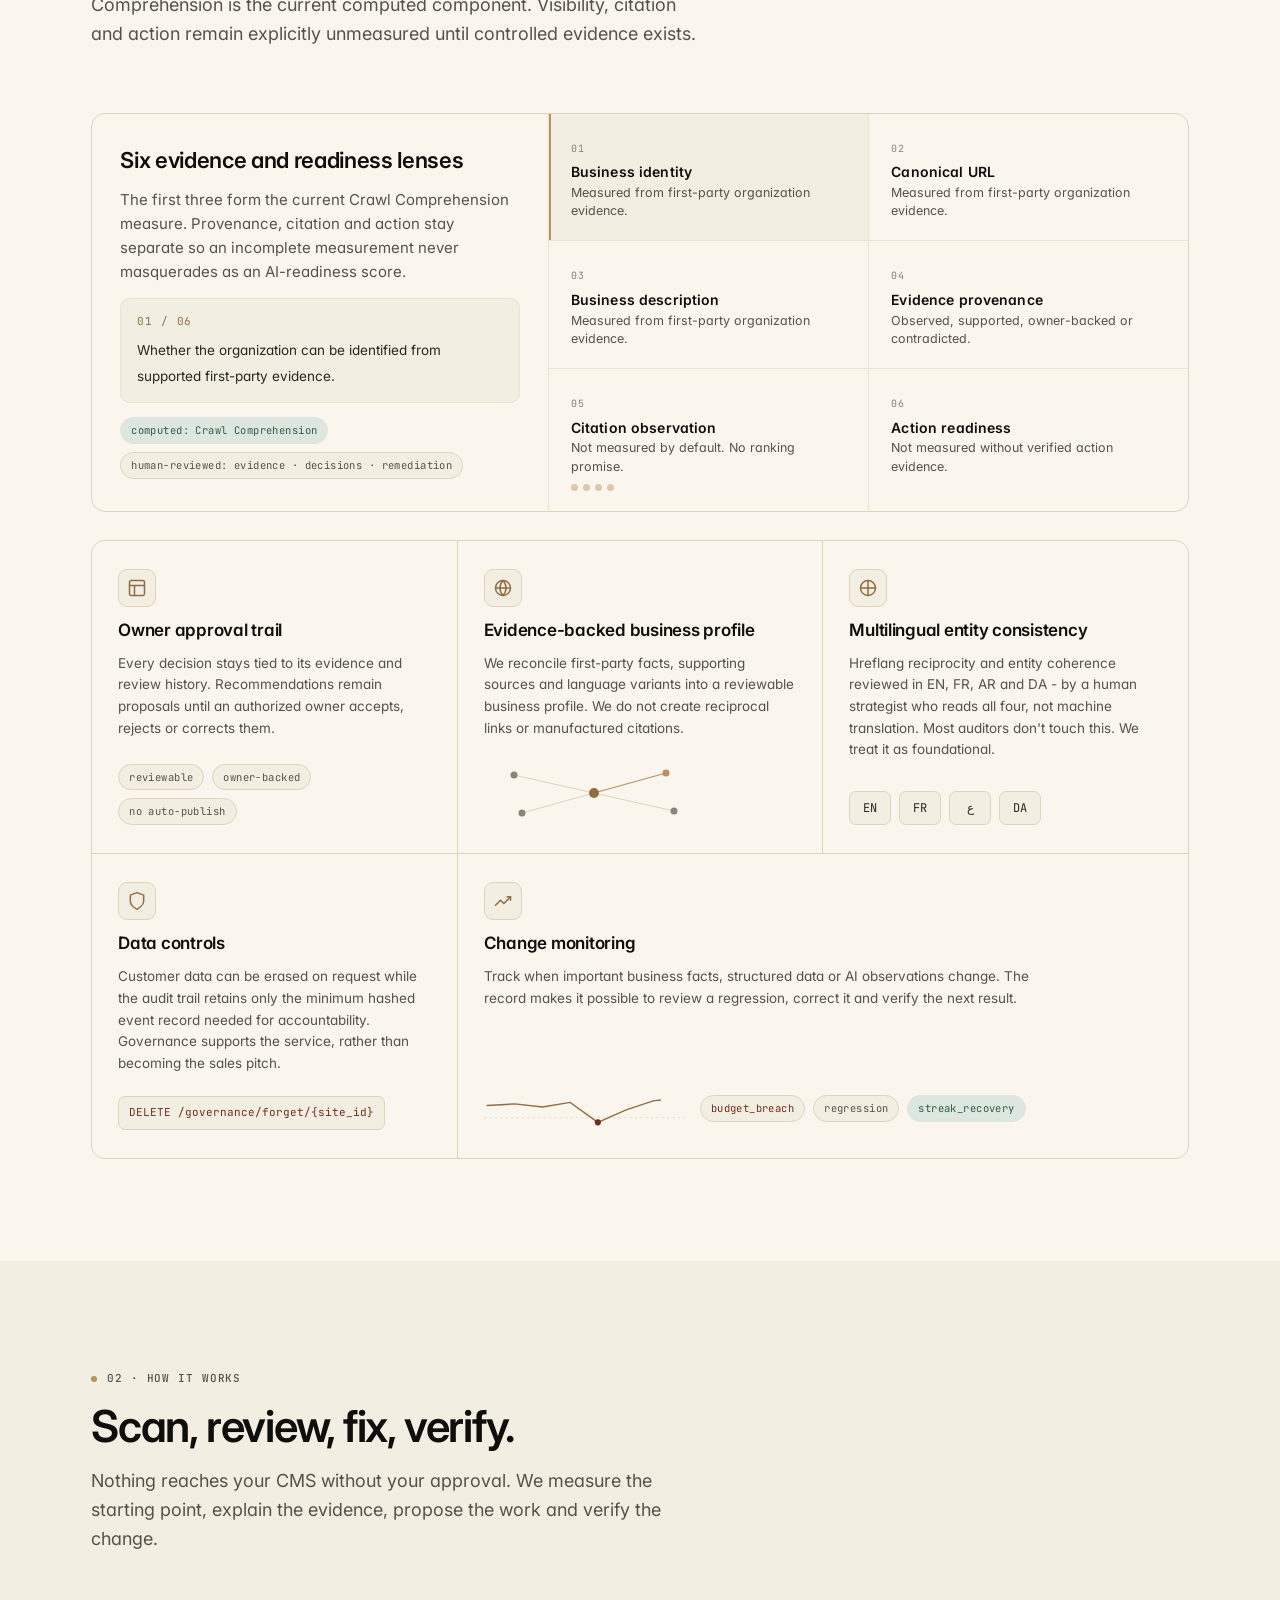
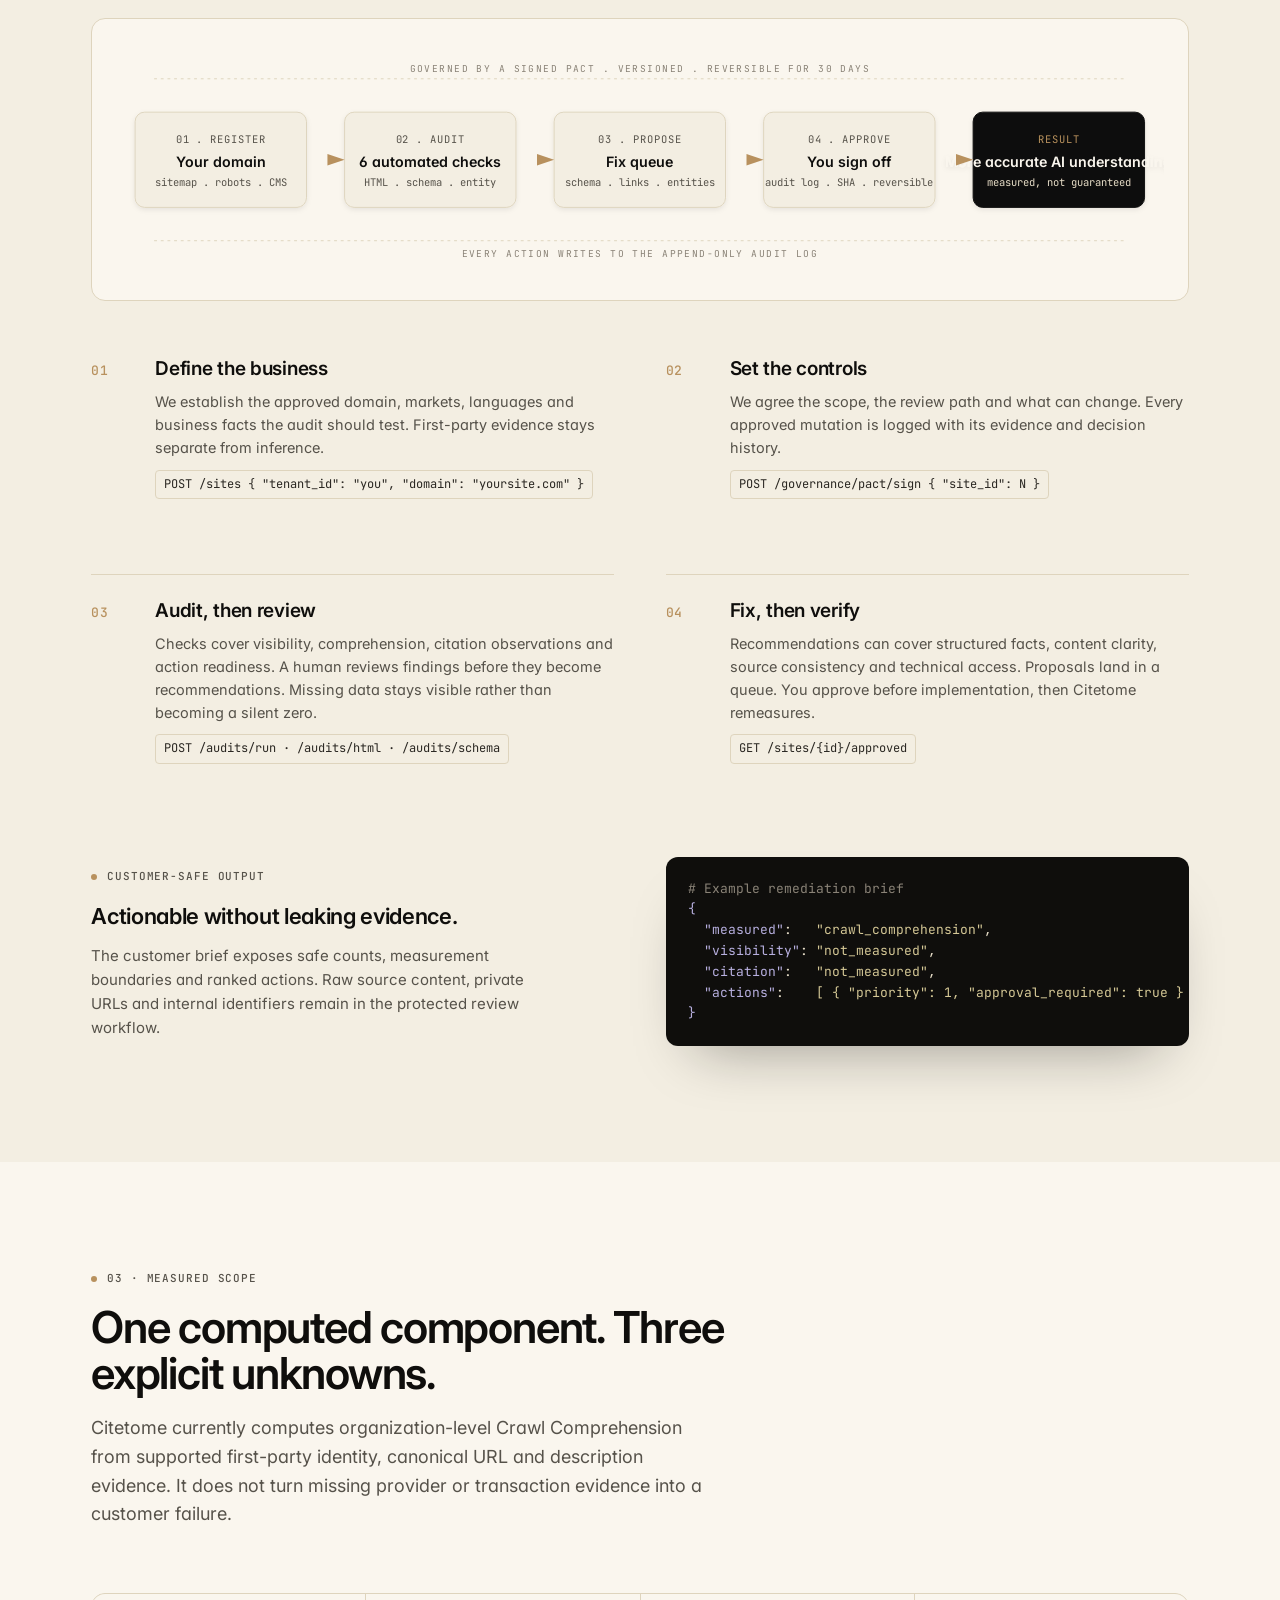
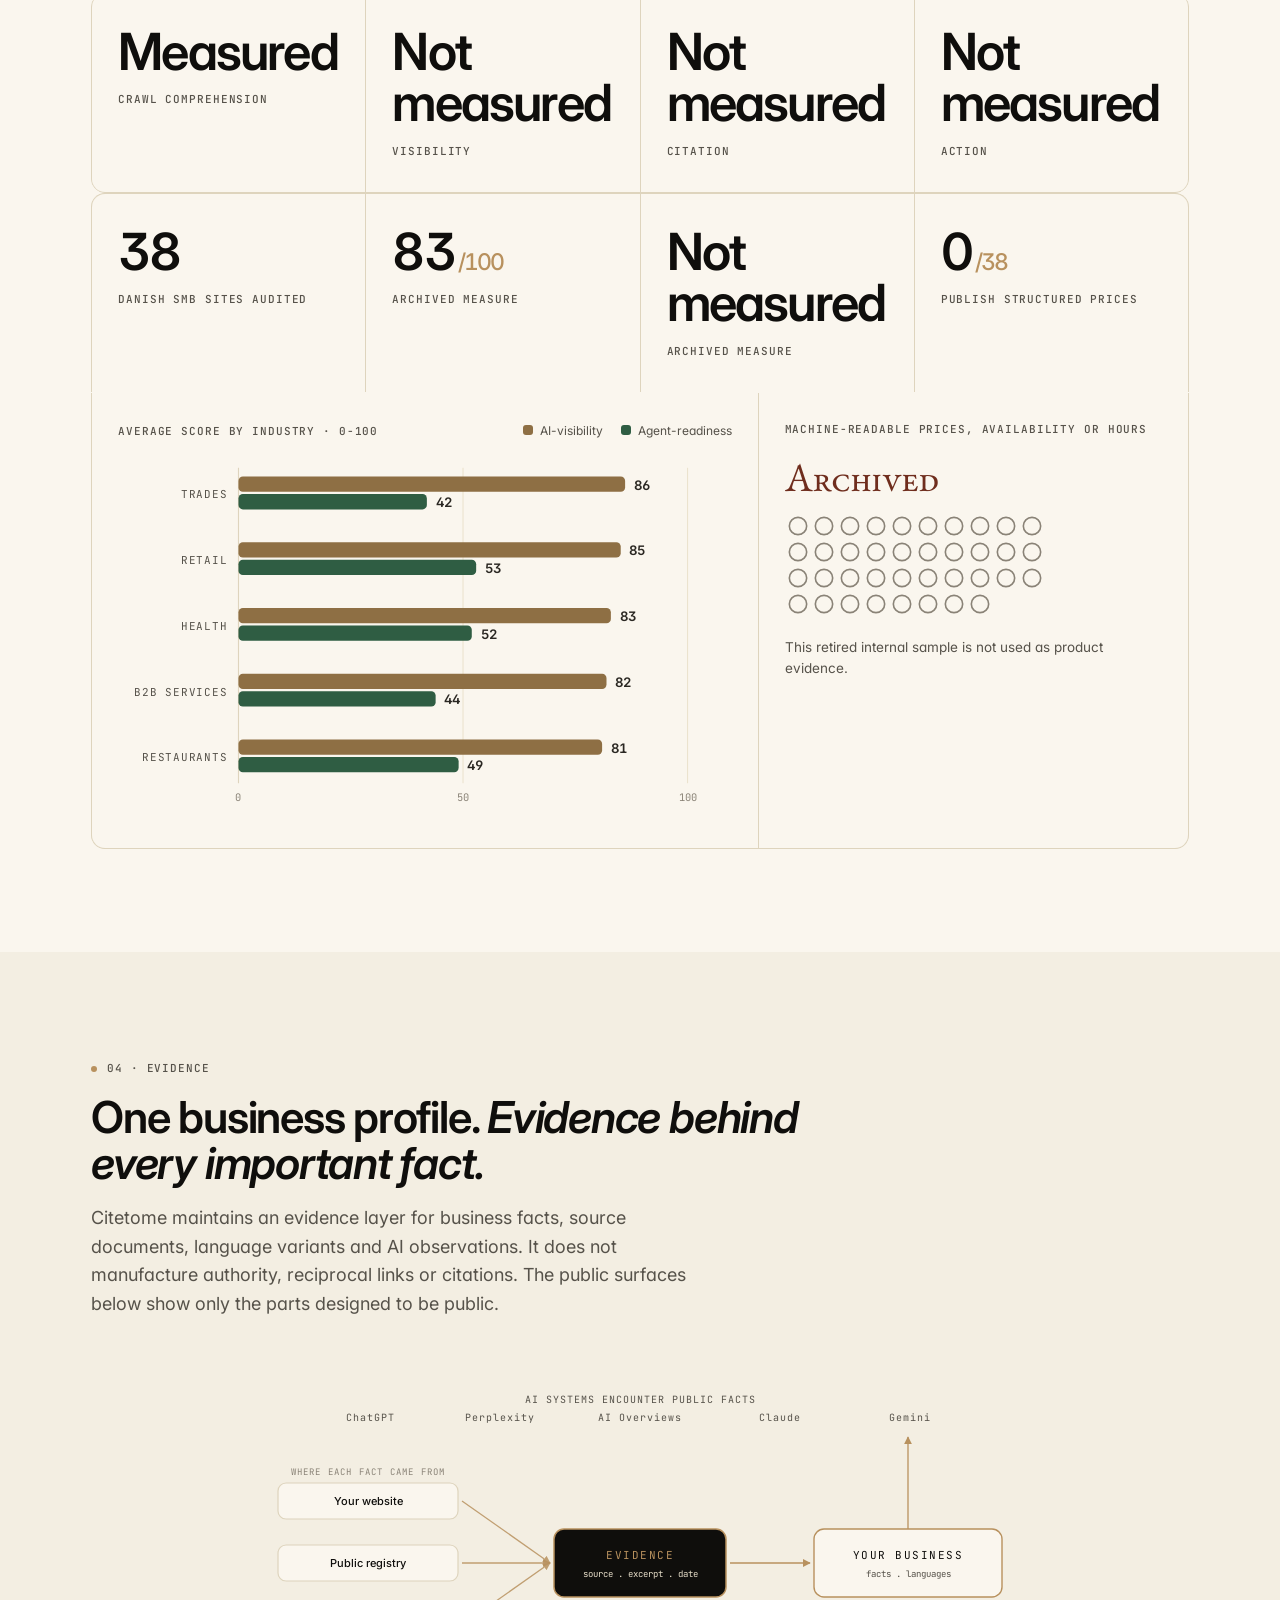
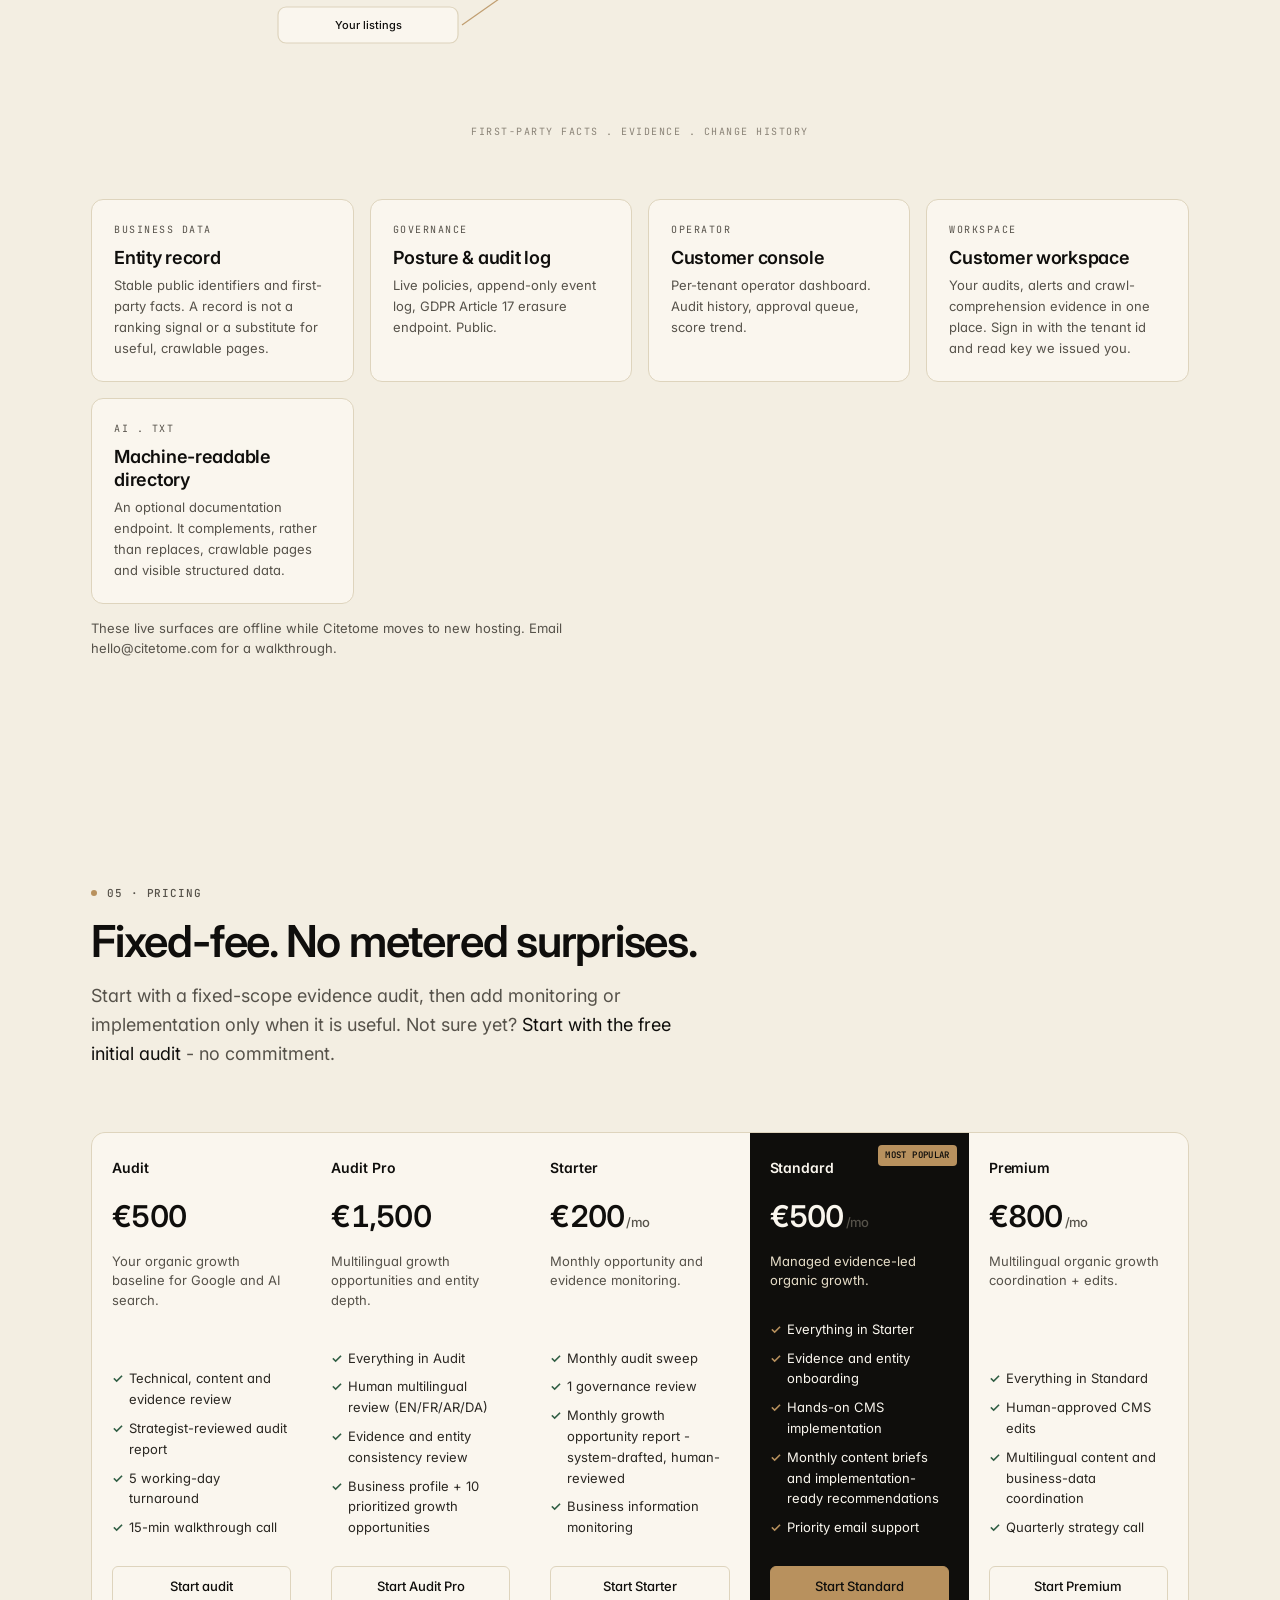
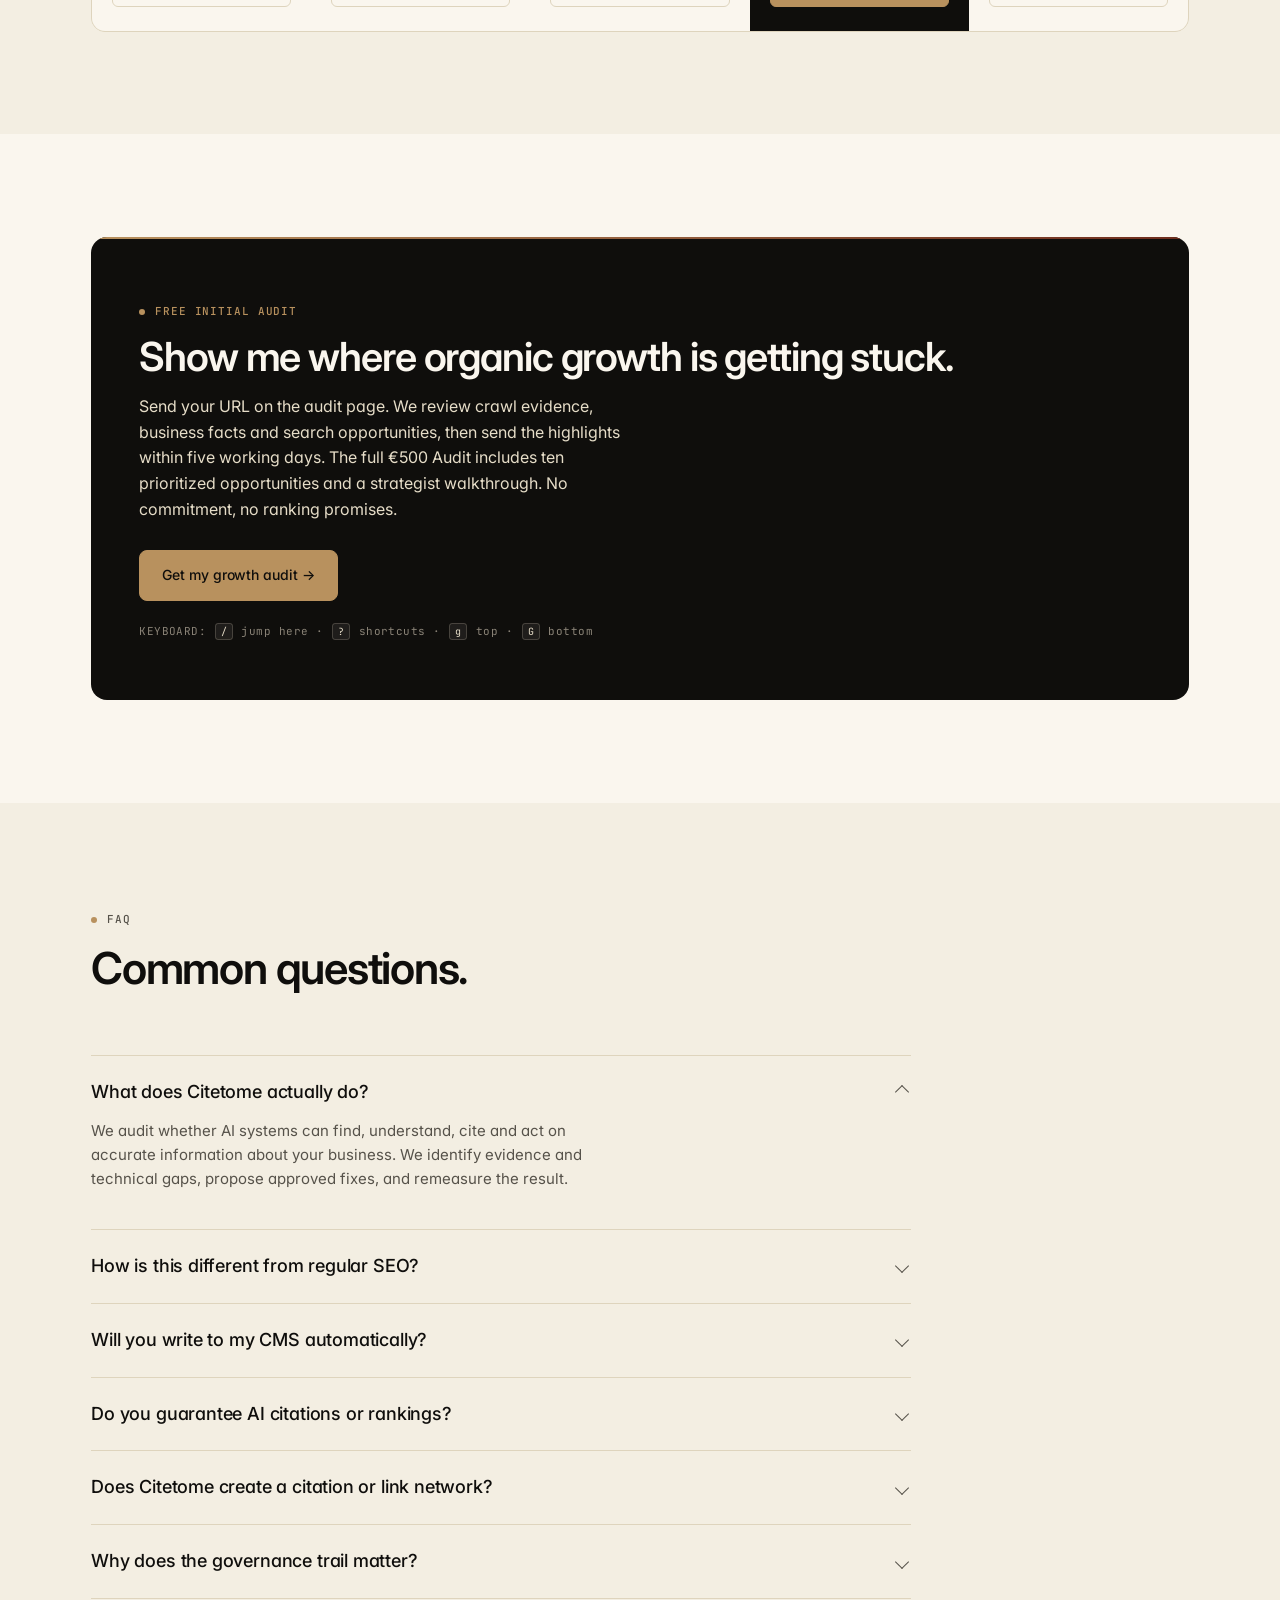
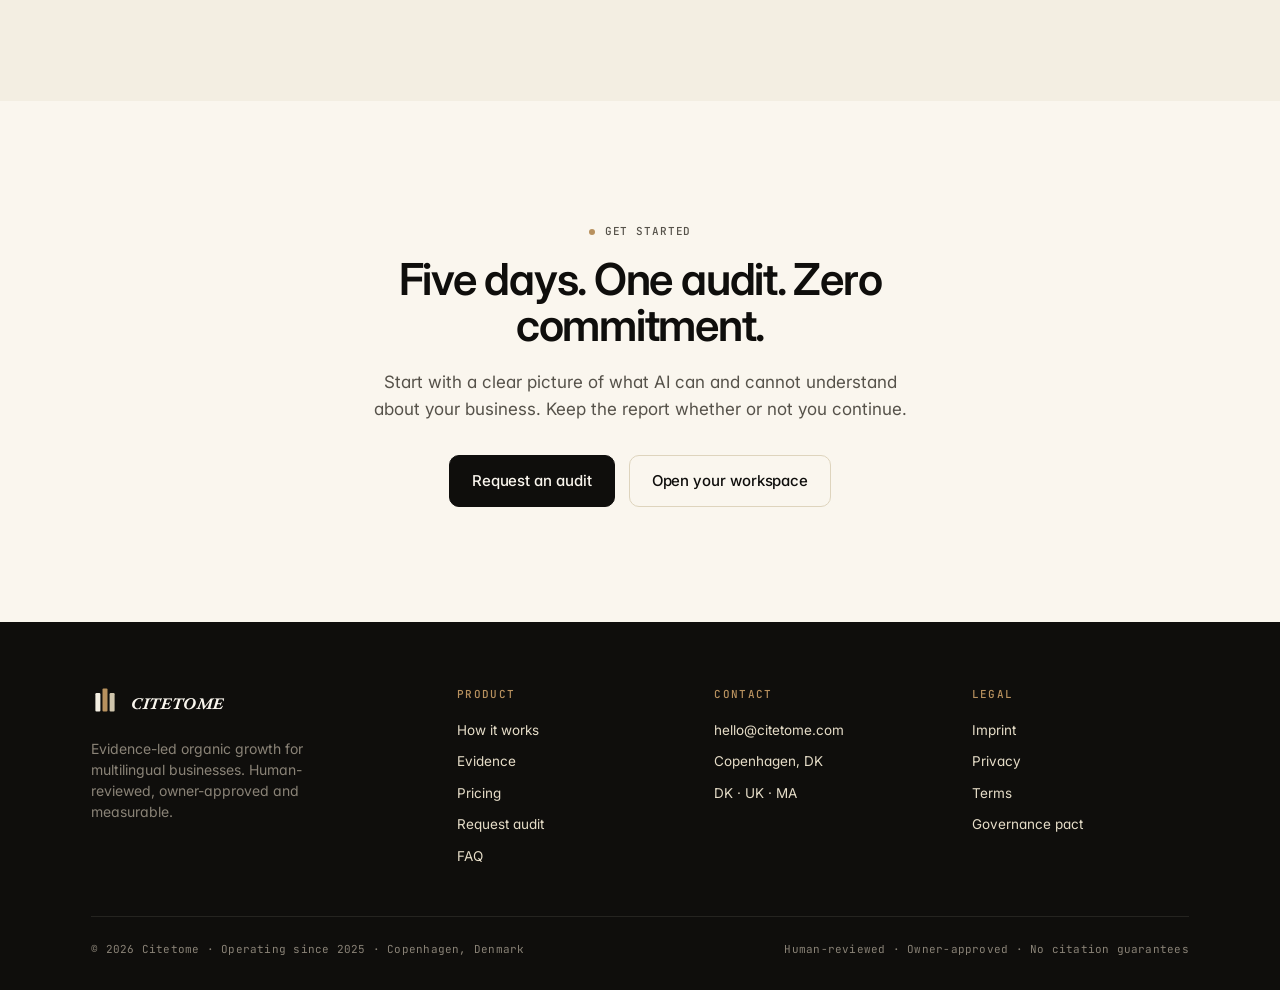
==== commit 258c102d: "fix(site): honest state while the audit engine is offline - Audit form posts to Formspree (xgoqkplq)" ====
--- a/index.html
+++ b/index.html
@@ -79,7 +79,6 @@
 
   <link rel="preconnect" href="https://fonts.googleapis.com">
   <link rel="preconnect" href="https://fonts.gstatic.com" crossorigin>
-  <link rel="preconnect" href="https://api.citetome.com">
   <link href="https://fonts.googleapis.com/css2?family=EB+Garamond:ital,wght@0,500;1,500&family=Inter:wght@400;450;500;600;700&family=JetBrains+Mono:wght@400;500&display=swap" rel="stylesheet">
 
   <link rel="icon" type="image/svg+xml" href="favicon.svg">
@@ -706,7 +705,6 @@
         <a href="#network" data-section="network">Evidence</a>
         <a href="#pricing" data-section="pricing">Pricing</a>
         <a href="#faq" data-section="faq">FAQ</a>
-        <a href="https://api.citetome.com/customer" target="_blank" rel="noopener" title="Live customer dashboard">Console</a>
         <span class="lang-switch"><a href="/" class="on" aria-current="true">EN</a><a href="/da/" lang="da" hreflang="da">DA</a><a href="/fr/" lang="fr" hreflang="fr">FR</a></span>
         <a href="/audit/" class="btn">Request audit</a>
       </div>
@@ -1413,32 +1411,33 @@
 
       <!-- accessible public endpoints grid -->
       <div class="net-grid reveal" style="display:grid;grid-template-columns:repeat(auto-fit,minmax(240px,1fr));gap:16px;margin-top:24px;">
-        <a href="https://api.citetome.com/kg/sitemap.xml" target="_blank" rel="noopener" style="display:block;padding:22px;background:var(--bone);border:1px solid var(--rule);border-radius:12px;text-decoration:none;transition:border-color 0.2s var(--ease),transform 0.2s var(--ease);">
+        <div style="display:block;padding:22px;background:var(--bone);border:1px solid var(--rule);border-radius:12px;text-decoration:none;transition:border-color 0.2s var(--ease),transform 0.2s var(--ease);">
           <div style="font-family:var(--mono);font-size:10px;letter-spacing:1.5px;color:var(--ink-mid);margin-bottom:8px;">BUSINESS DATA</div>
           <h3 style="font-size:18px;margin-bottom:6px;">Entity record</h3>
           <p style="font-size:13px;color:var(--ink-mid);margin:0;">Stable public identifiers and first-party facts. A record is not a ranking signal or a substitute for useful, crawlable pages.</p>
-        </a>
-        <a href="https://api.citetome.com/governance" target="_blank" rel="noopener" style="display:block;padding:22px;background:var(--bone);border:1px solid var(--rule);border-radius:12px;text-decoration:none;">
+        </div>
+        <div style="display:block;padding:22px;background:var(--bone);border:1px solid var(--rule);border-radius:12px;text-decoration:none;">
           <div style="font-family:var(--mono);font-size:10px;letter-spacing:1.5px;color:var(--ink-mid);margin-bottom:8px;">GOVERNANCE</div>
           <h3 style="font-size:18px;margin-bottom:6px;">Posture &amp; audit log</h3>
           <p style="font-size:13px;color:var(--ink-mid);margin:0;">Live policies, append-only event log, GDPR Article 17 erasure endpoint. Public.</p>
-        </a>
-        <a href="https://api.citetome.com/customer" target="_blank" rel="noopener" style="display:block;padding:22px;background:var(--bone);border:1px solid var(--rule);border-radius:12px;text-decoration:none;">
+        </div>
+        <div style="display:block;padding:22px;background:var(--bone);border:1px solid var(--rule);border-radius:12px;text-decoration:none;">
           <div style="font-family:var(--mono);font-size:10px;letter-spacing:1.5px;color:var(--ink-mid);margin-bottom:8px;">OPERATOR</div>
           <h3 style="font-size:18px;margin-bottom:6px;">Customer console</h3>
           <p style="font-size:13px;color:var(--ink-mid);margin:0;">Per-tenant operator dashboard. Audit history, approval queue, score trend.</p>
-        </a>
-        <a href="/dashboard/" style="display:block;padding:22px;background:var(--bone);border:1px solid var(--rule);border-radius:12px;text-decoration:none;">
+        </div>
+        <div style="display:block;padding:22px;background:var(--bone);border:1px solid var(--rule);border-radius:12px;text-decoration:none;">
           <div style="font-family:var(--mono);font-size:10px;letter-spacing:1.5px;color:var(--ink-mid);margin-bottom:8px;">WORKSPACE</div>
           <h3 style="font-size:18px;margin-bottom:6px;">Customer workspace</h3>
           <p style="font-size:13px;color:var(--ink-mid);margin:0;">Your audits, alerts and crawl-comprehension evidence in one place. Sign in with the tenant id and read key we issued you.</p>
-        </a>
-        <a href="https://api.citetome.com/llms.txt" target="_blank" rel="noopener" style="display:block;padding:22px;background:var(--bone);border:1px solid var(--rule);border-radius:12px;text-decoration:none;">
+        </div>
+        <div style="display:block;padding:22px;background:var(--bone);border:1px solid var(--rule);border-radius:12px;text-decoration:none;">
           <div style="font-family:var(--mono);font-size:10px;letter-spacing:1.5px;color:var(--ink-mid);margin-bottom:8px;">AI . TXT</div>
           <h3 style="font-size:18px;margin-bottom:6px;">Machine-readable directory</h3>
           <p style="font-size:13px;color:var(--ink-mid);margin:0;">An optional documentation endpoint. It complements, rather than replaces, crawlable pages and visible structured data.</p>
-        </a>
-      </div>
+        </div>
+      </div>
+      <p style="font-size:13px;color:var(--ink-mid);margin-top:14px;">These live surfaces are offline while Citetome moves to new hosting. Email hello@citetome.com for a walkthrough.</p>
     </div>
   </section>
 
@@ -1606,16 +1605,6 @@
             <li><a href="/pricing/">Pricing</a></li>
             <li><a href="/audit/">Request audit</a></li>
             <li><a href="/#faq">FAQ</a></li>
-          </ul>
-        </div>
-        <div class="foot-col">
-          <h5>Live</h5>
-          <ul>
-            <li><a href="/dashboard/">Customer workspace</a></li>
-            <li><a href="https://api.citetome.com/governance" target="_blank" rel="noopener">Governance posture</a></li>
-            <li><a href="https://api.citetome.com/kg/sitemap.xml" target="_blank" rel="noopener">Knowledge graph</a></li>
-            <li><a href="https://api.citetome.com/llms.txt" target="_blank" rel="noopener">LLMs registry</a></li>
-            <li><a href="https://api.citetome.com/customer" target="_blank" rel="noopener" title="For existing customers">Customer console</a></li>
           </ul>
         </div>
         <div class="foot-col">
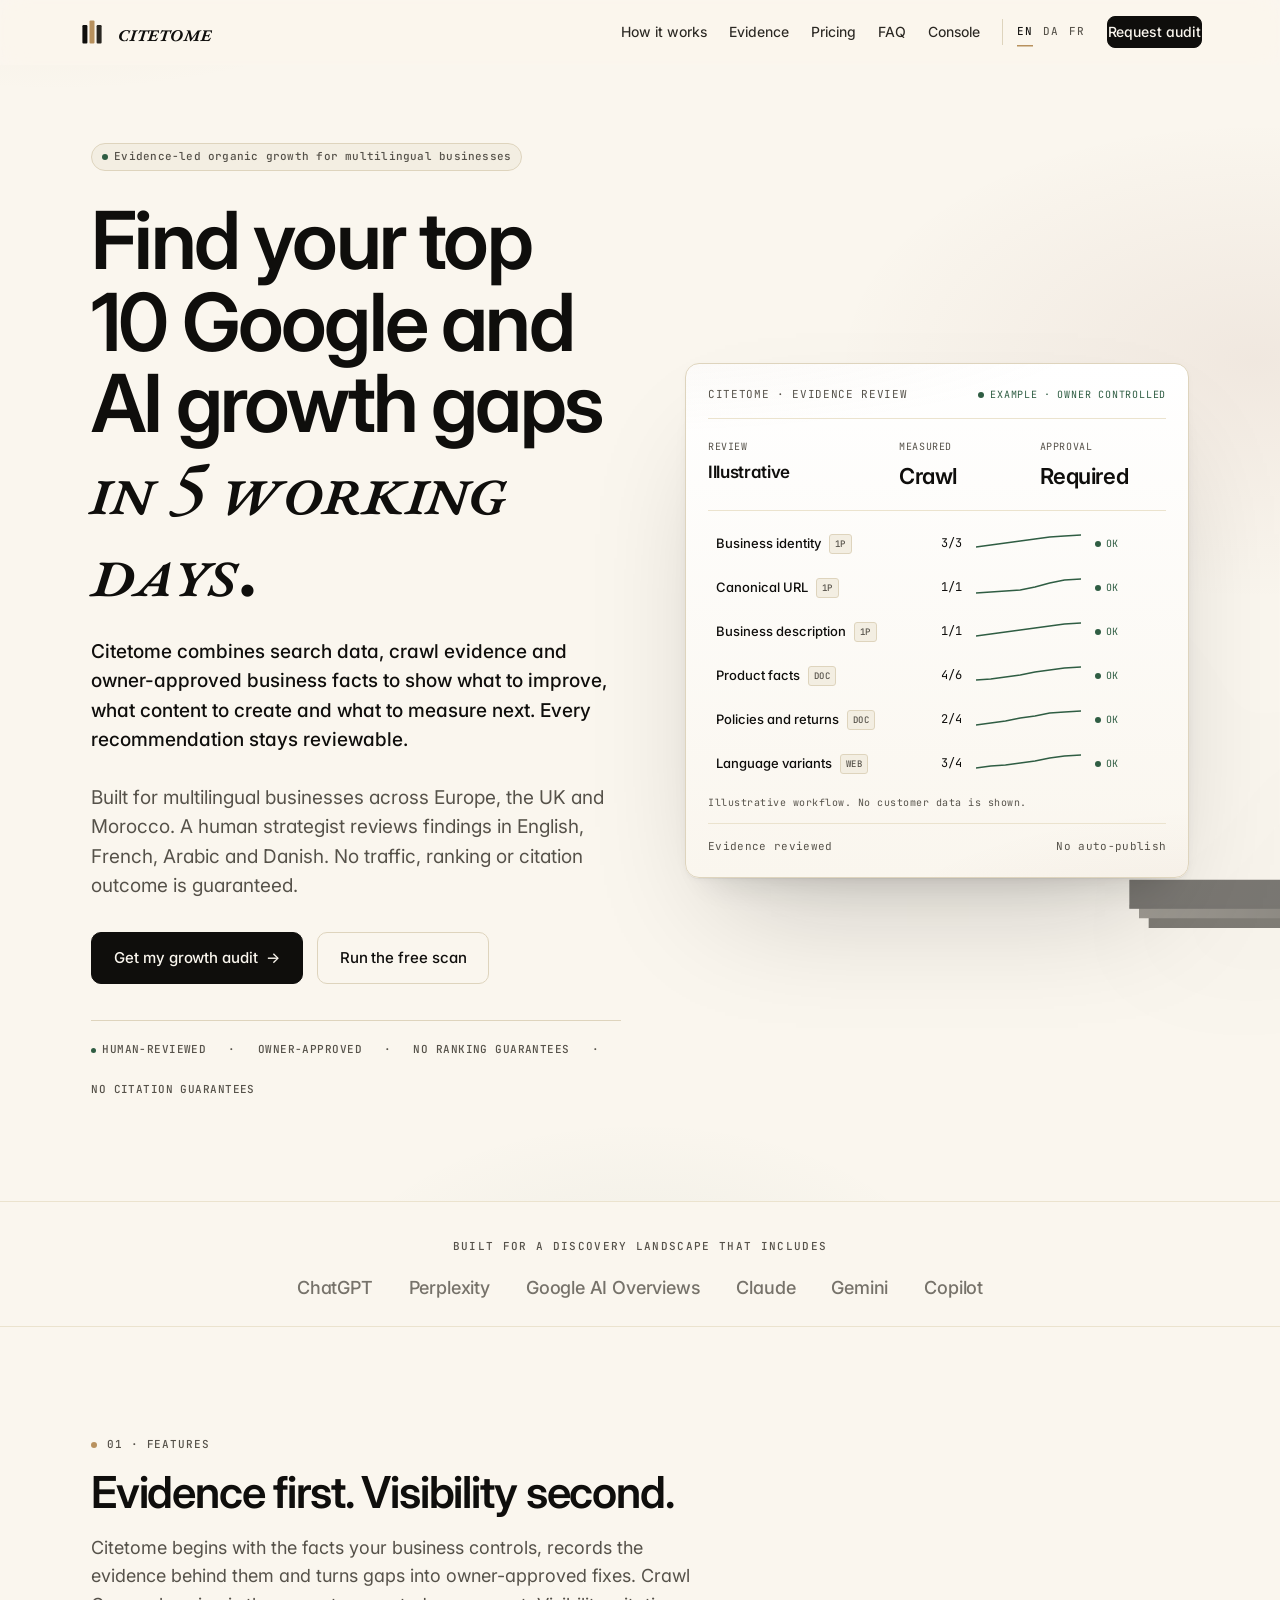
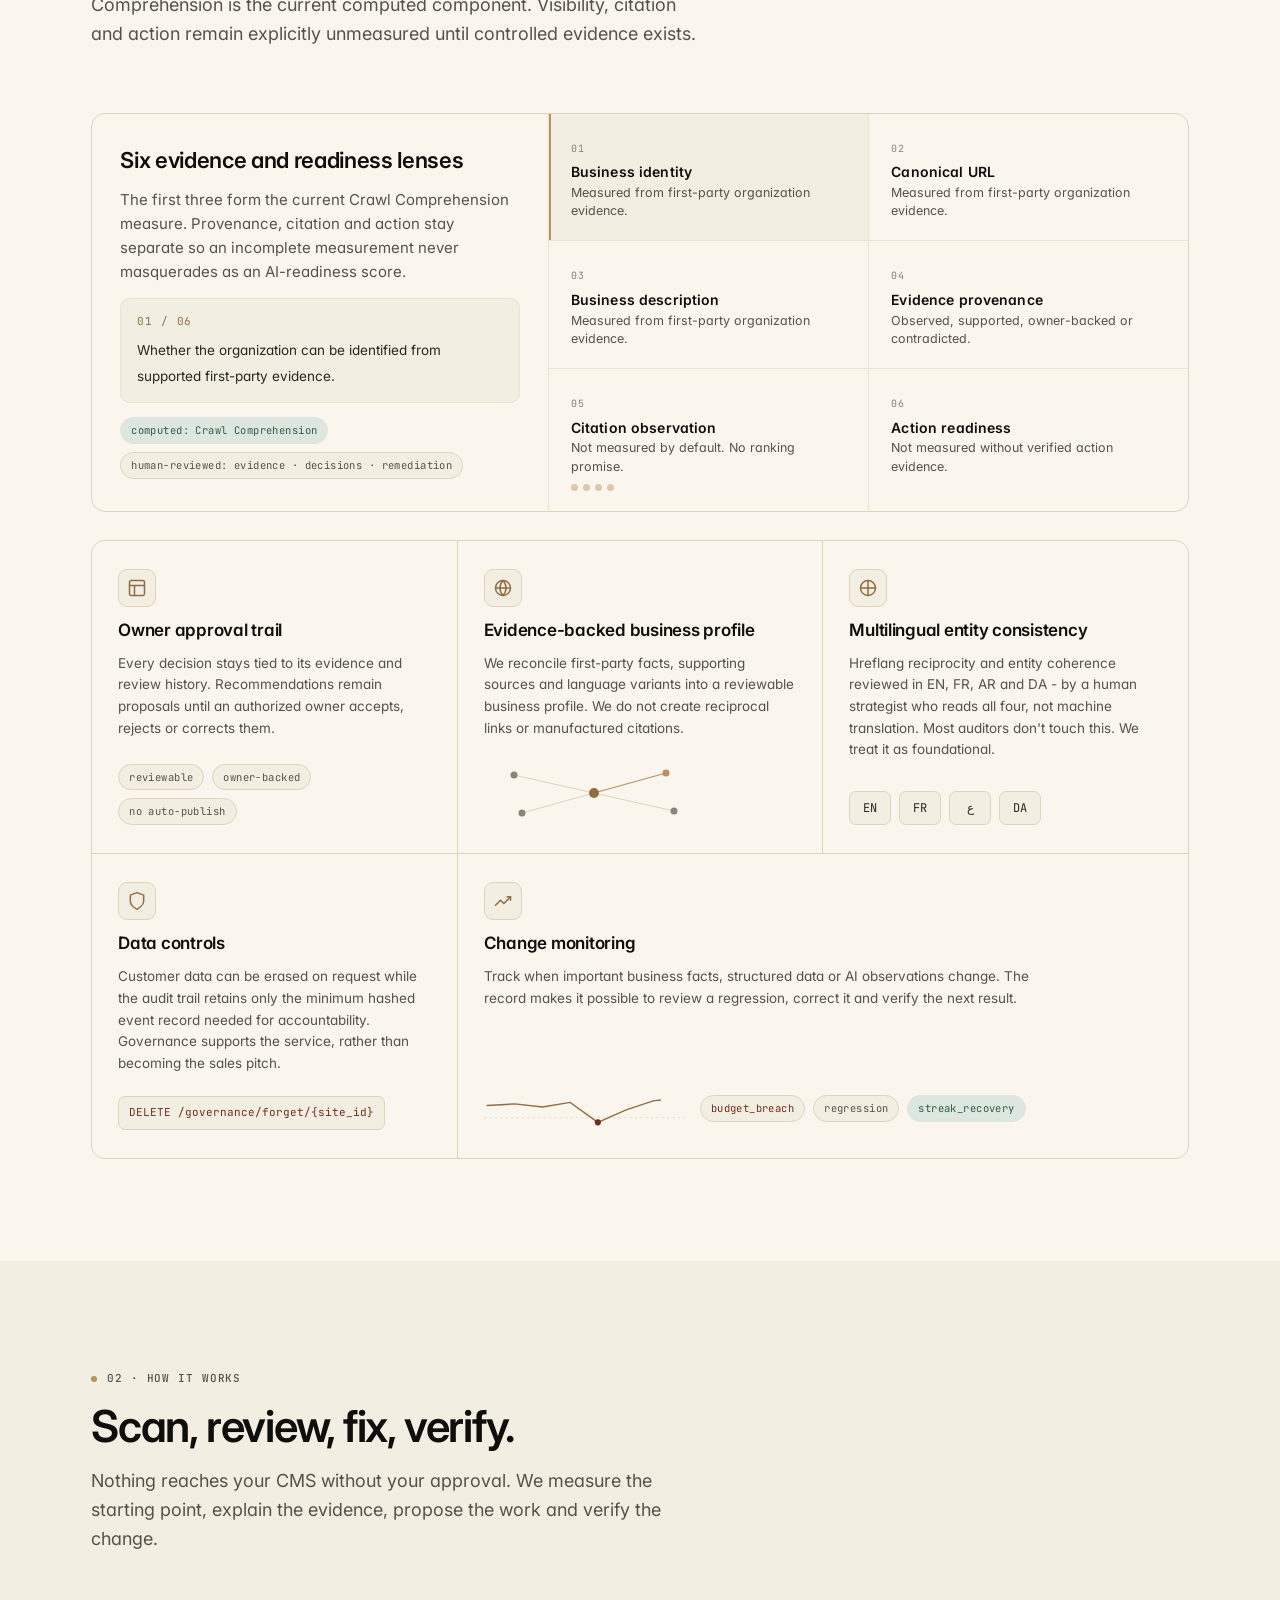
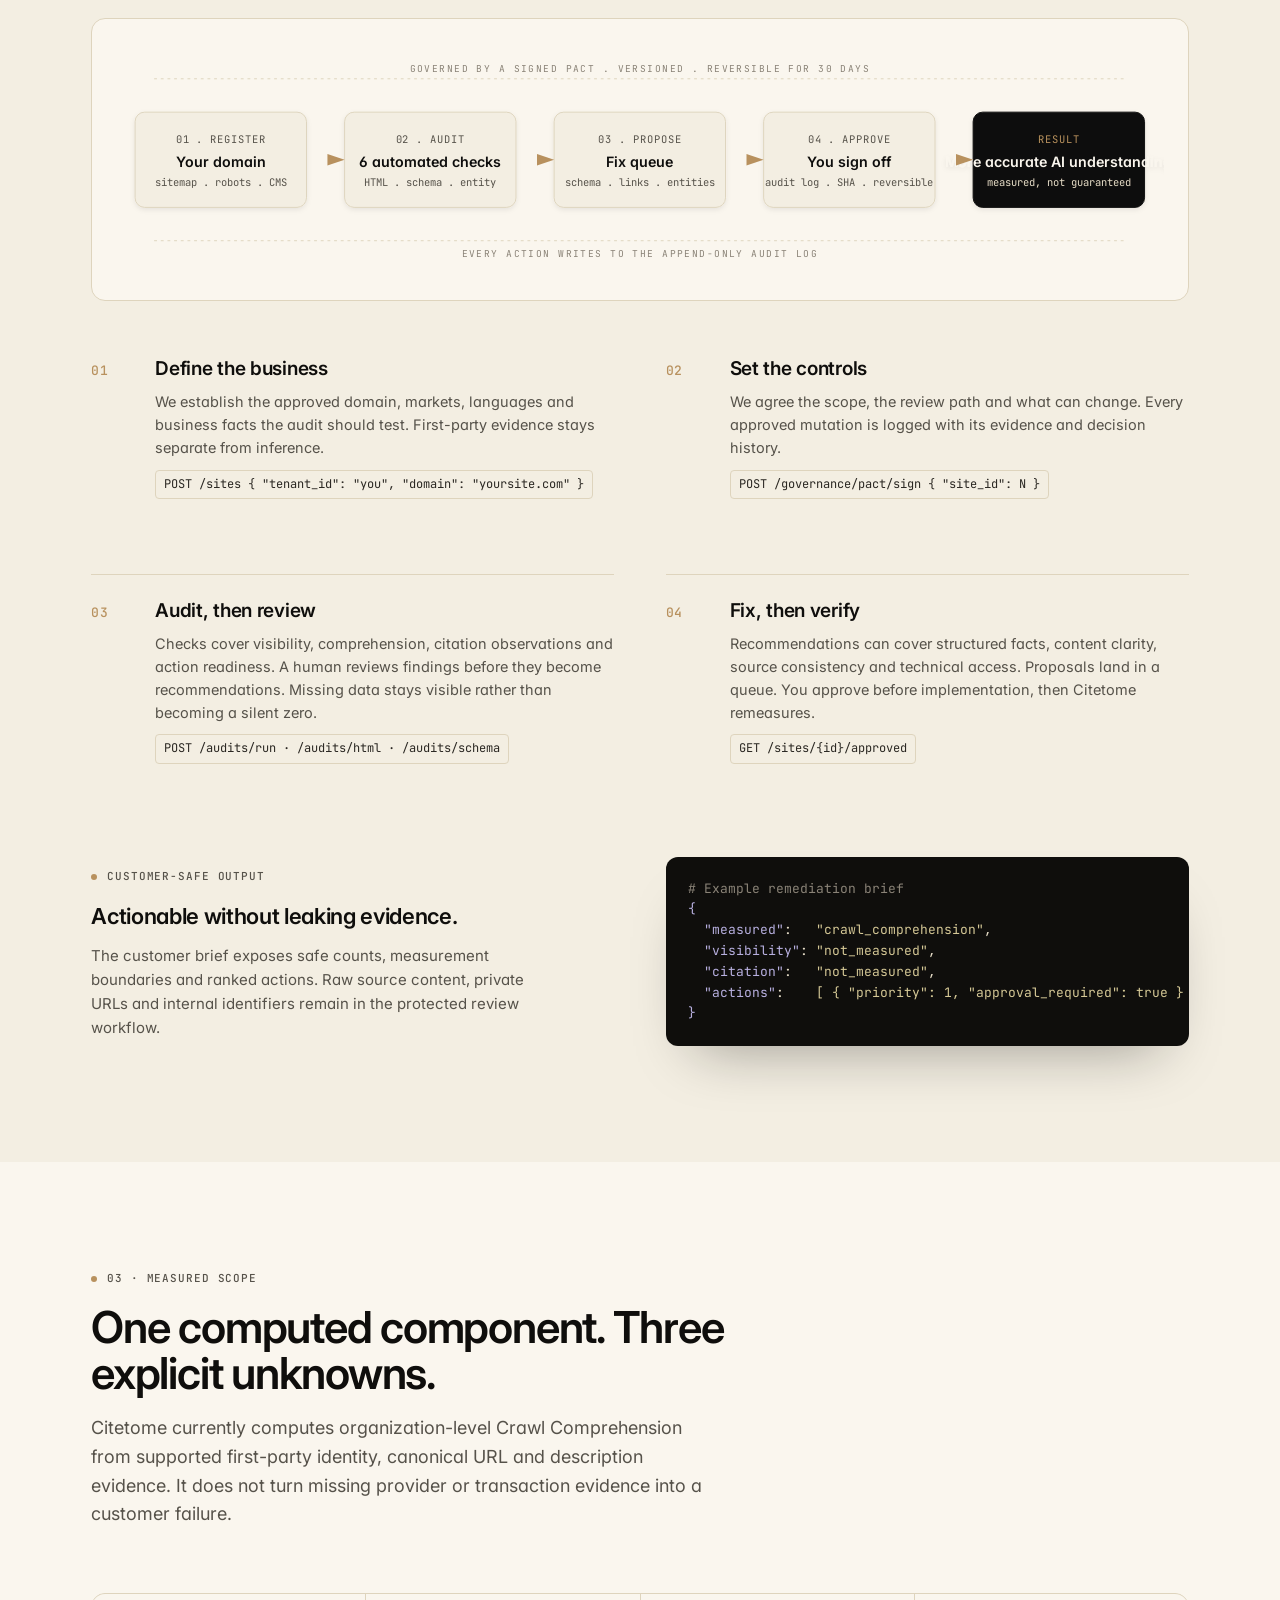
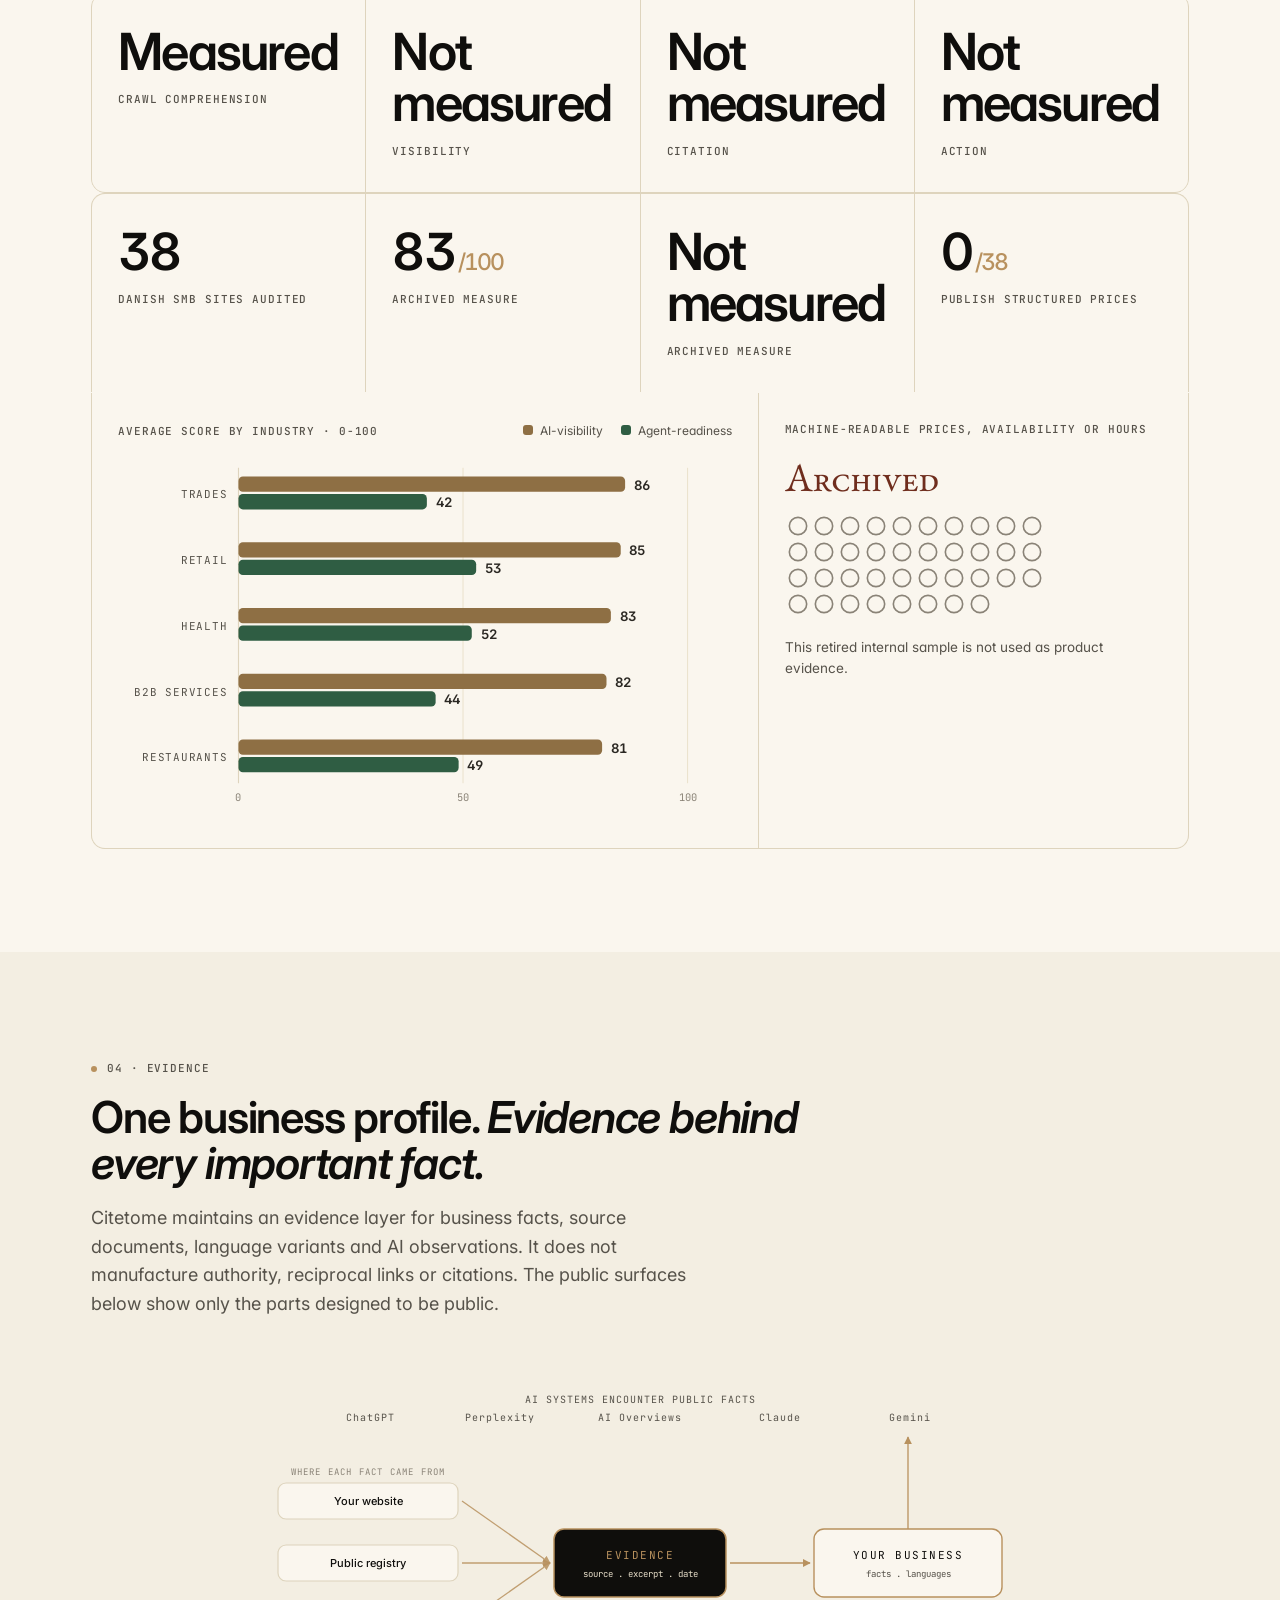
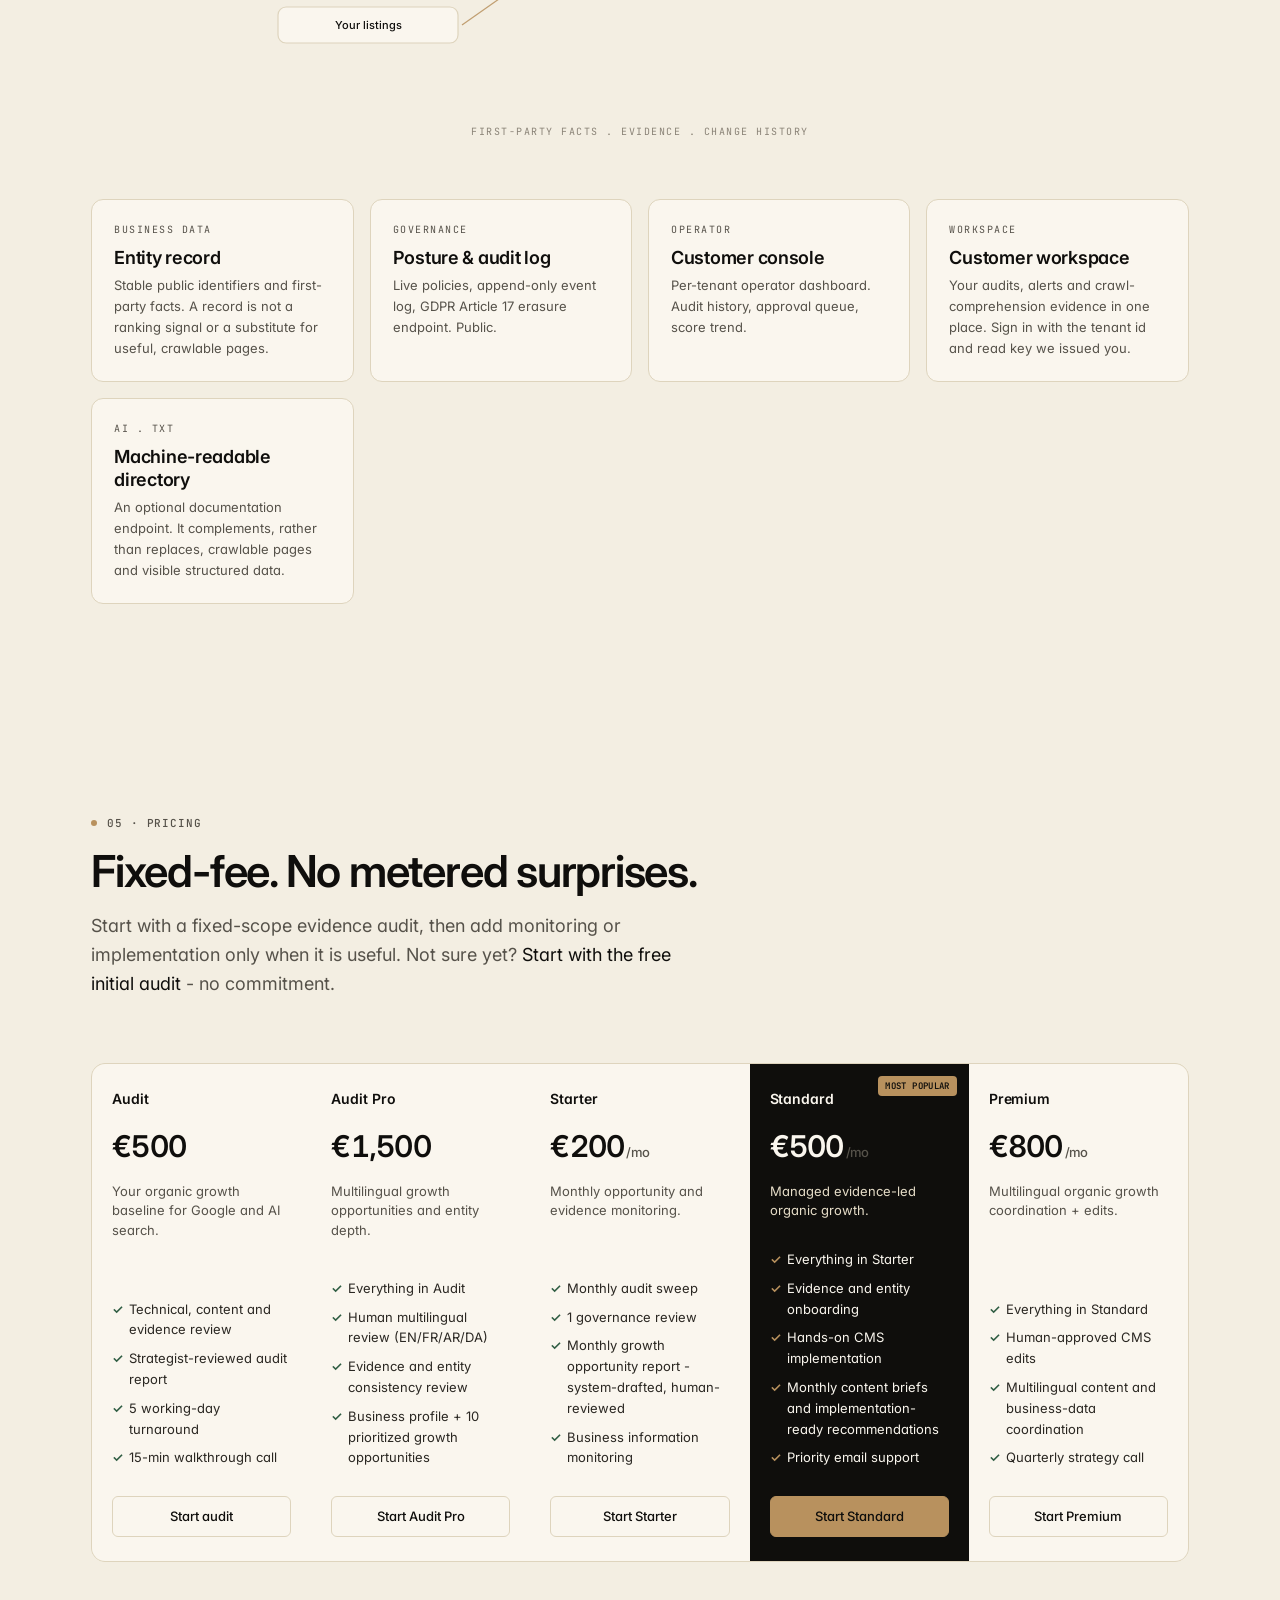
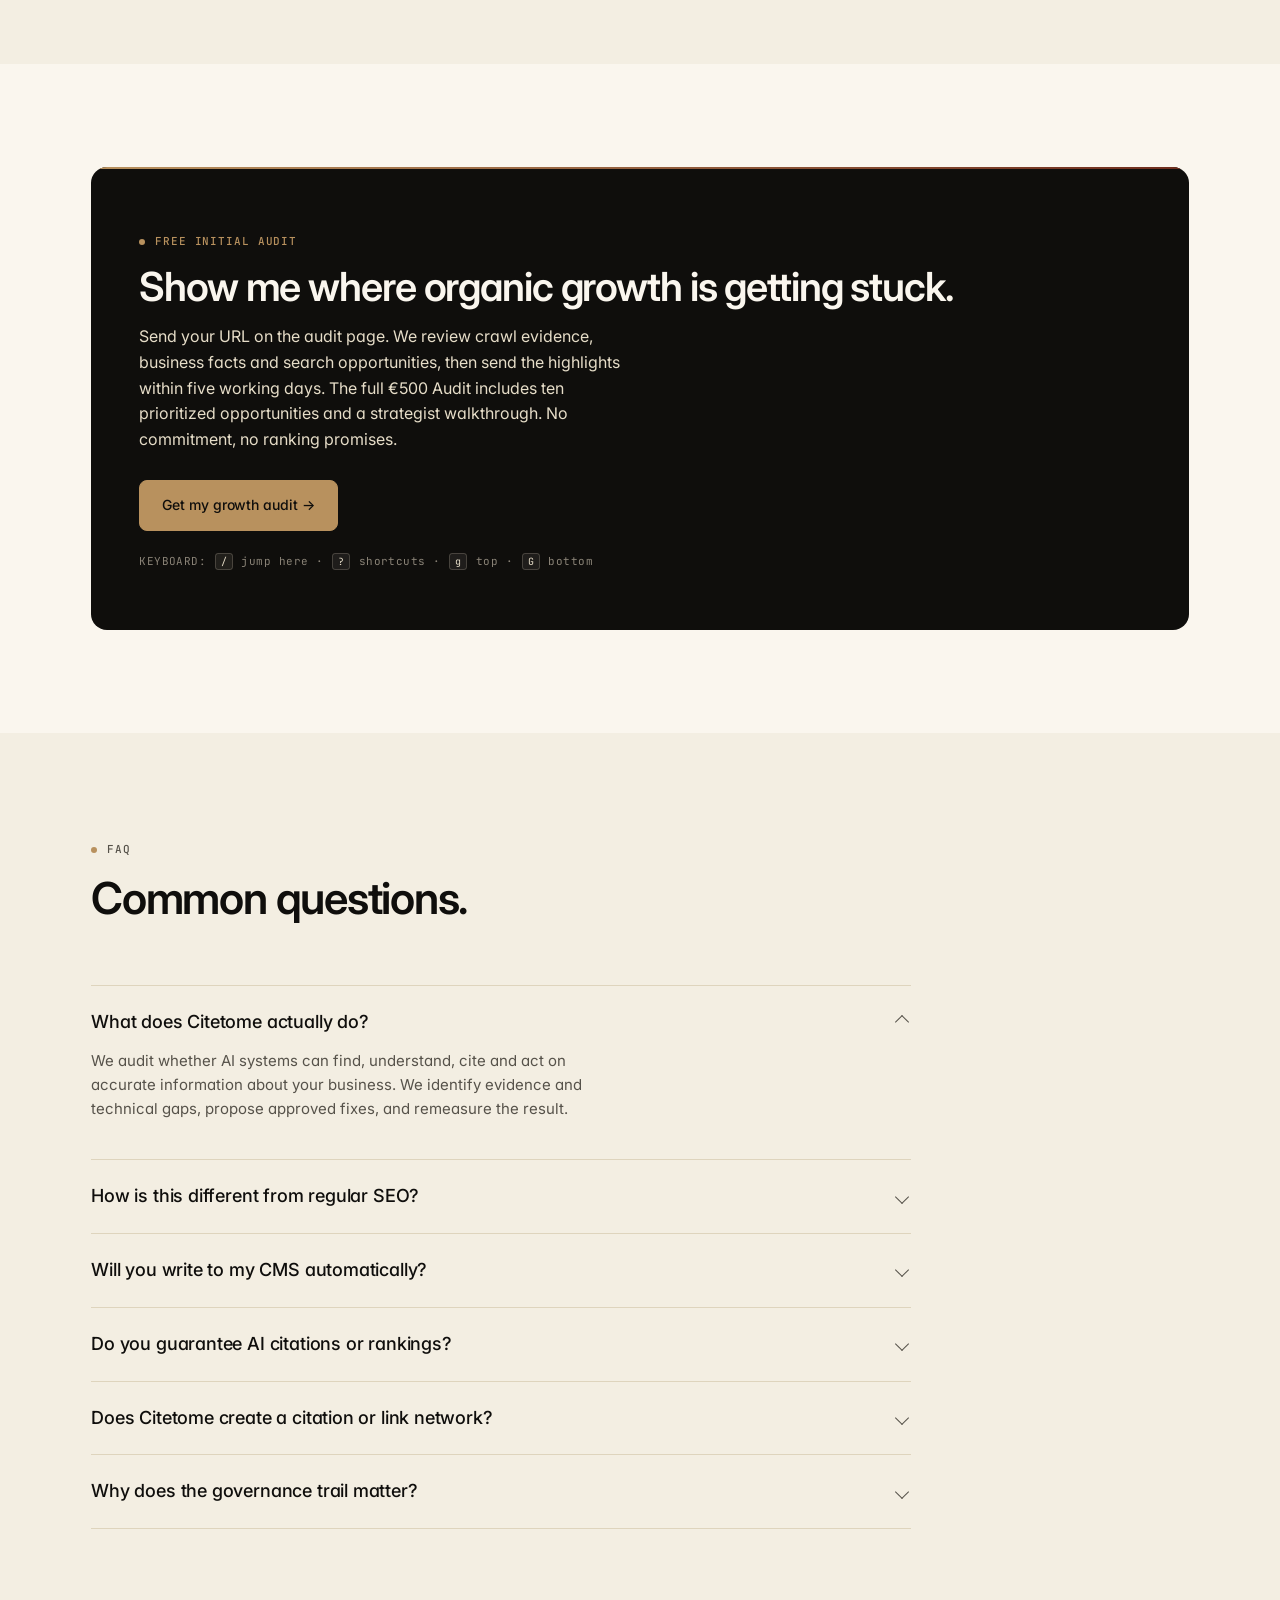
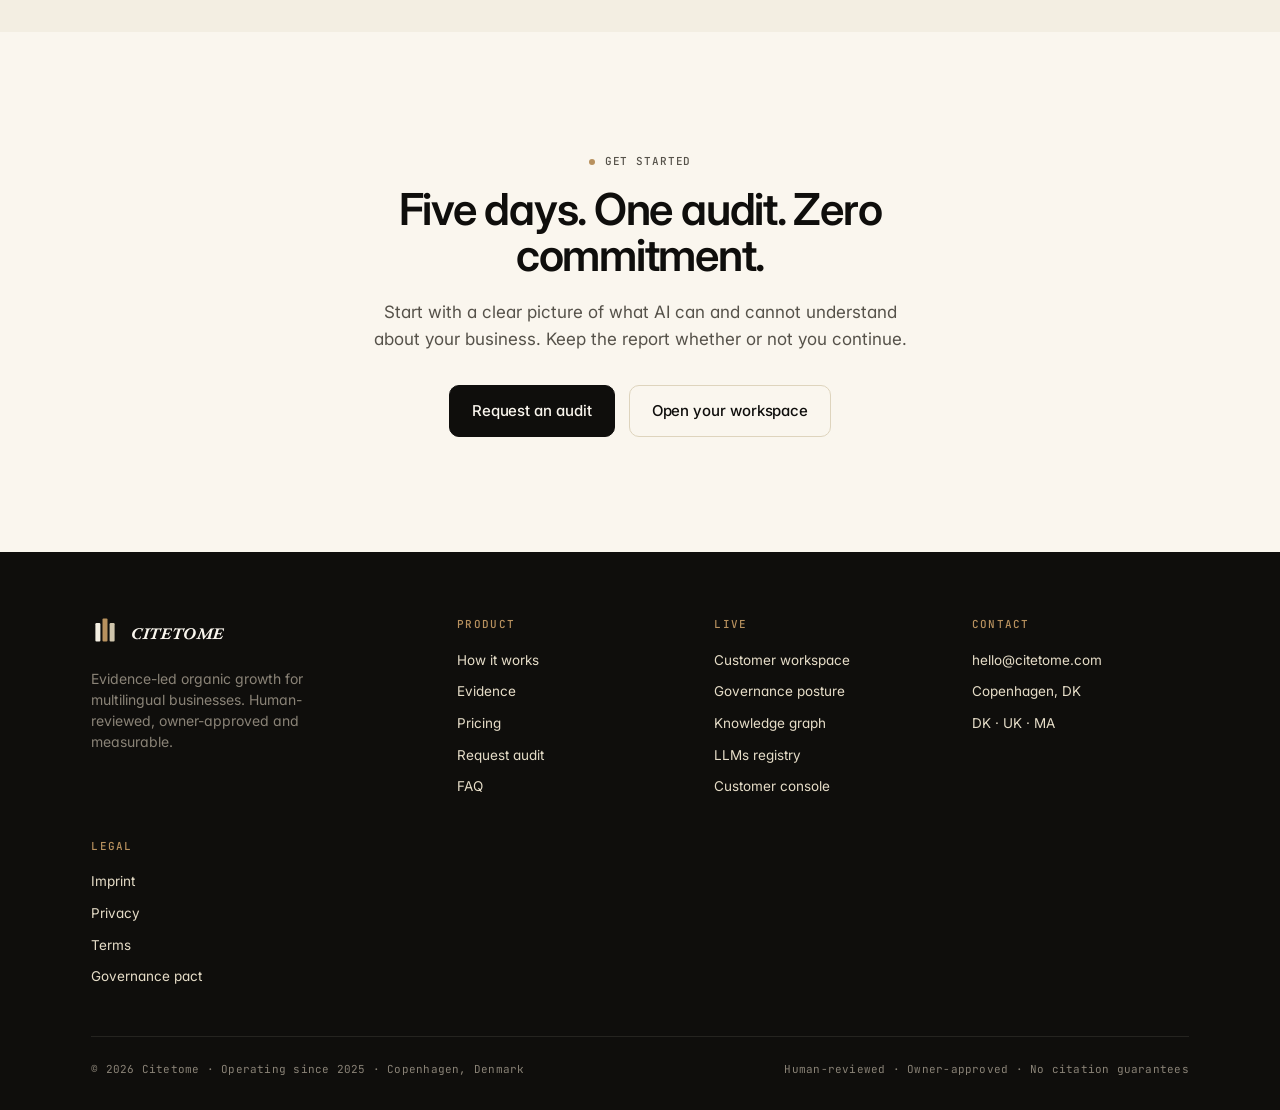
==== commit c3172f93: "Audit engine back online: form and live preview on api.citetome.com, Render/Neon hosting in legal an" ====
--- a/index.html
+++ b/index.html
@@ -66,11 +66,11 @@
         "operatingSystem": "Web",
         "provider": { "@id": "https://citetome.com/#org" },
         "offers": [
-          {"@type": "Offer", "name": "Audit", "price": "500", "priceCurrency": "EUR"},
-          {"@type": "Offer", "name": "Audit Pro", "price": "1500", "priceCurrency": "EUR"},
-          {"@type": "Offer", "name": "Managed Starter", "price": "200", "priceCurrency": "EUR"},
-          {"@type": "Offer", "name": "Managed Standard", "price": "500", "priceCurrency": "EUR"},
-          {"@type": "Offer", "name": "Managed Premium", "price": "800", "priceCurrency": "EUR"}
+          {"@type": "Offer", "name": "Audit", "price": "500", "priceCurrency": "EUR", "availability": "https://schema.org/InStock"},
+          {"@type": "Offer", "name": "Audit Pro", "price": "1500", "priceCurrency": "EUR", "availability": "https://schema.org/InStock"},
+          {"@type": "Offer", "name": "Managed Starter", "price": "200", "priceCurrency": "EUR", "priceSpecification": {"@type": "UnitPriceSpecification", "price": "200", "priceCurrency": "EUR", "unitCode": "MON", "referenceQuantity": {"@type": "QuantitativeValue", "value": 1, "unitCode": "MON"}}, "availability": "https://schema.org/InStock"},
+          {"@type": "Offer", "name": "Managed Standard", "price": "500", "priceCurrency": "EUR", "priceSpecification": {"@type": "UnitPriceSpecification", "price": "500", "priceCurrency": "EUR", "unitCode": "MON", "referenceQuantity": {"@type": "QuantitativeValue", "value": 1, "unitCode": "MON"}}, "availability": "https://schema.org/InStock"},
+          {"@type": "Offer", "name": "Managed Premium", "price": "800", "priceCurrency": "EUR", "priceSpecification": {"@type": "UnitPriceSpecification", "price": "800", "priceCurrency": "EUR", "unitCode": "MON", "referenceQuantity": {"@type": "QuantitativeValue", "value": 1, "unitCode": "MON"}}, "availability": "https://schema.org/InStock"}
         ]
       }
     ]
@@ -79,6 +79,7 @@
 
   <link rel="preconnect" href="https://fonts.googleapis.com">
   <link rel="preconnect" href="https://fonts.gstatic.com" crossorigin>
+  <link rel="preconnect" href="https://api.citetome.com">
   <link href="https://fonts.googleapis.com/css2?family=EB+Garamond:ital,wght@0,500;1,500&family=Inter:wght@400;450;500;600;700&family=JetBrains+Mono:wght@400;500&display=swap" rel="stylesheet">
 
   <link rel="icon" type="image/svg+xml" href="favicon.svg">
@@ -705,6 +706,7 @@
         <a href="#network" data-section="network">Evidence</a>
         <a href="#pricing" data-section="pricing">Pricing</a>
         <a href="#faq" data-section="faq">FAQ</a>
+        <a href="https://api.citetome.com/customer" target="_blank" rel="noopener" title="Live customer dashboard">Console</a>
         <span class="lang-switch"><a href="/" class="on" aria-current="true">EN</a><a href="/da/" lang="da" hreflang="da">DA</a><a href="/fr/" lang="fr" hreflang="fr">FR</a></span>
         <a href="/audit/" class="btn">Request audit</a>
       </div>
@@ -1411,33 +1413,32 @@
 
       <!-- accessible public endpoints grid -->
       <div class="net-grid reveal" style="display:grid;grid-template-columns:repeat(auto-fit,minmax(240px,1fr));gap:16px;margin-top:24px;">
-        <div style="display:block;padding:22px;background:var(--bone);border:1px solid var(--rule);border-radius:12px;text-decoration:none;transition:border-color 0.2s var(--ease),transform 0.2s var(--ease);">
+        <a href="https://api.citetome.com/kg/sitemap.xml" target="_blank" rel="noopener" style="display:block;padding:22px;background:var(--bone);border:1px solid var(--rule);border-radius:12px;text-decoration:none;transition:border-color 0.2s var(--ease),transform 0.2s var(--ease);">
           <div style="font-family:var(--mono);font-size:10px;letter-spacing:1.5px;color:var(--ink-mid);margin-bottom:8px;">BUSINESS DATA</div>
           <h3 style="font-size:18px;margin-bottom:6px;">Entity record</h3>
           <p style="font-size:13px;color:var(--ink-mid);margin:0;">Stable public identifiers and first-party facts. A record is not a ranking signal or a substitute for useful, crawlable pages.</p>
-        </div>
-        <div style="display:block;padding:22px;background:var(--bone);border:1px solid var(--rule);border-radius:12px;text-decoration:none;">
+        </a>
+        <a href="https://api.citetome.com/governance" target="_blank" rel="noopener" style="display:block;padding:22px;background:var(--bone);border:1px solid var(--rule);border-radius:12px;text-decoration:none;">
           <div style="font-family:var(--mono);font-size:10px;letter-spacing:1.5px;color:var(--ink-mid);margin-bottom:8px;">GOVERNANCE</div>
           <h3 style="font-size:18px;margin-bottom:6px;">Posture &amp; audit log</h3>
           <p style="font-size:13px;color:var(--ink-mid);margin:0;">Live policies, append-only event log, GDPR Article 17 erasure endpoint. Public.</p>
-        </div>
-        <div style="display:block;padding:22px;background:var(--bone);border:1px solid var(--rule);border-radius:12px;text-decoration:none;">
+        </a>
+        <a href="https://api.citetome.com/customer" target="_blank" rel="noopener" style="display:block;padding:22px;background:var(--bone);border:1px solid var(--rule);border-radius:12px;text-decoration:none;">
           <div style="font-family:var(--mono);font-size:10px;letter-spacing:1.5px;color:var(--ink-mid);margin-bottom:8px;">OPERATOR</div>
           <h3 style="font-size:18px;margin-bottom:6px;">Customer console</h3>
           <p style="font-size:13px;color:var(--ink-mid);margin:0;">Per-tenant operator dashboard. Audit history, approval queue, score trend.</p>
-        </div>
-        <div style="display:block;padding:22px;background:var(--bone);border:1px solid var(--rule);border-radius:12px;text-decoration:none;">
+        </a>
+        <a href="/dashboard/" style="display:block;padding:22px;background:var(--bone);border:1px solid var(--rule);border-radius:12px;text-decoration:none;">
           <div style="font-family:var(--mono);font-size:10px;letter-spacing:1.5px;color:var(--ink-mid);margin-bottom:8px;">WORKSPACE</div>
           <h3 style="font-size:18px;margin-bottom:6px;">Customer workspace</h3>
           <p style="font-size:13px;color:var(--ink-mid);margin:0;">Your audits, alerts and crawl-comprehension evidence in one place. Sign in with the tenant id and read key we issued you.</p>
-        </div>
-        <div style="display:block;padding:22px;background:var(--bone);border:1px solid var(--rule);border-radius:12px;text-decoration:none;">
+        </a>
+        <a href="https://api.citetome.com/llms.txt" target="_blank" rel="noopener" style="display:block;padding:22px;background:var(--bone);border:1px solid var(--rule);border-radius:12px;text-decoration:none;">
           <div style="font-family:var(--mono);font-size:10px;letter-spacing:1.5px;color:var(--ink-mid);margin-bottom:8px;">AI . TXT</div>
           <h3 style="font-size:18px;margin-bottom:6px;">Machine-readable directory</h3>
           <p style="font-size:13px;color:var(--ink-mid);margin:0;">An optional documentation endpoint. It complements, rather than replaces, crawlable pages and visible structured data.</p>
-        </div>
-      </div>
-      <p style="font-size:13px;color:var(--ink-mid);margin-top:14px;">These live surfaces are offline while Citetome moves to new hosting. Email hello@citetome.com for a walkthrough.</p>
+        </a>
+      </div>
     </div>
   </section>
 
@@ -1605,6 +1606,16 @@
             <li><a href="/pricing/">Pricing</a></li>
             <li><a href="/audit/">Request audit</a></li>
             <li><a href="/#faq">FAQ</a></li>
+          </ul>
+        </div>
+        <div class="foot-col">
+          <h5>Live</h5>
+          <ul>
+            <li><a href="/dashboard/">Customer workspace</a></li>
+            <li><a href="https://api.citetome.com/governance" target="_blank" rel="noopener">Governance posture</a></li>
+            <li><a href="https://api.citetome.com/kg/sitemap.xml" target="_blank" rel="noopener">Knowledge graph</a></li>
+            <li><a href="https://api.citetome.com/llms.txt" target="_blank" rel="noopener">LLMs registry</a></li>
+            <li><a href="https://api.citetome.com/customer" target="_blank" rel="noopener" title="For existing customers">Customer console</a></li>
           </ul>
         </div>
         <div class="foot-col">
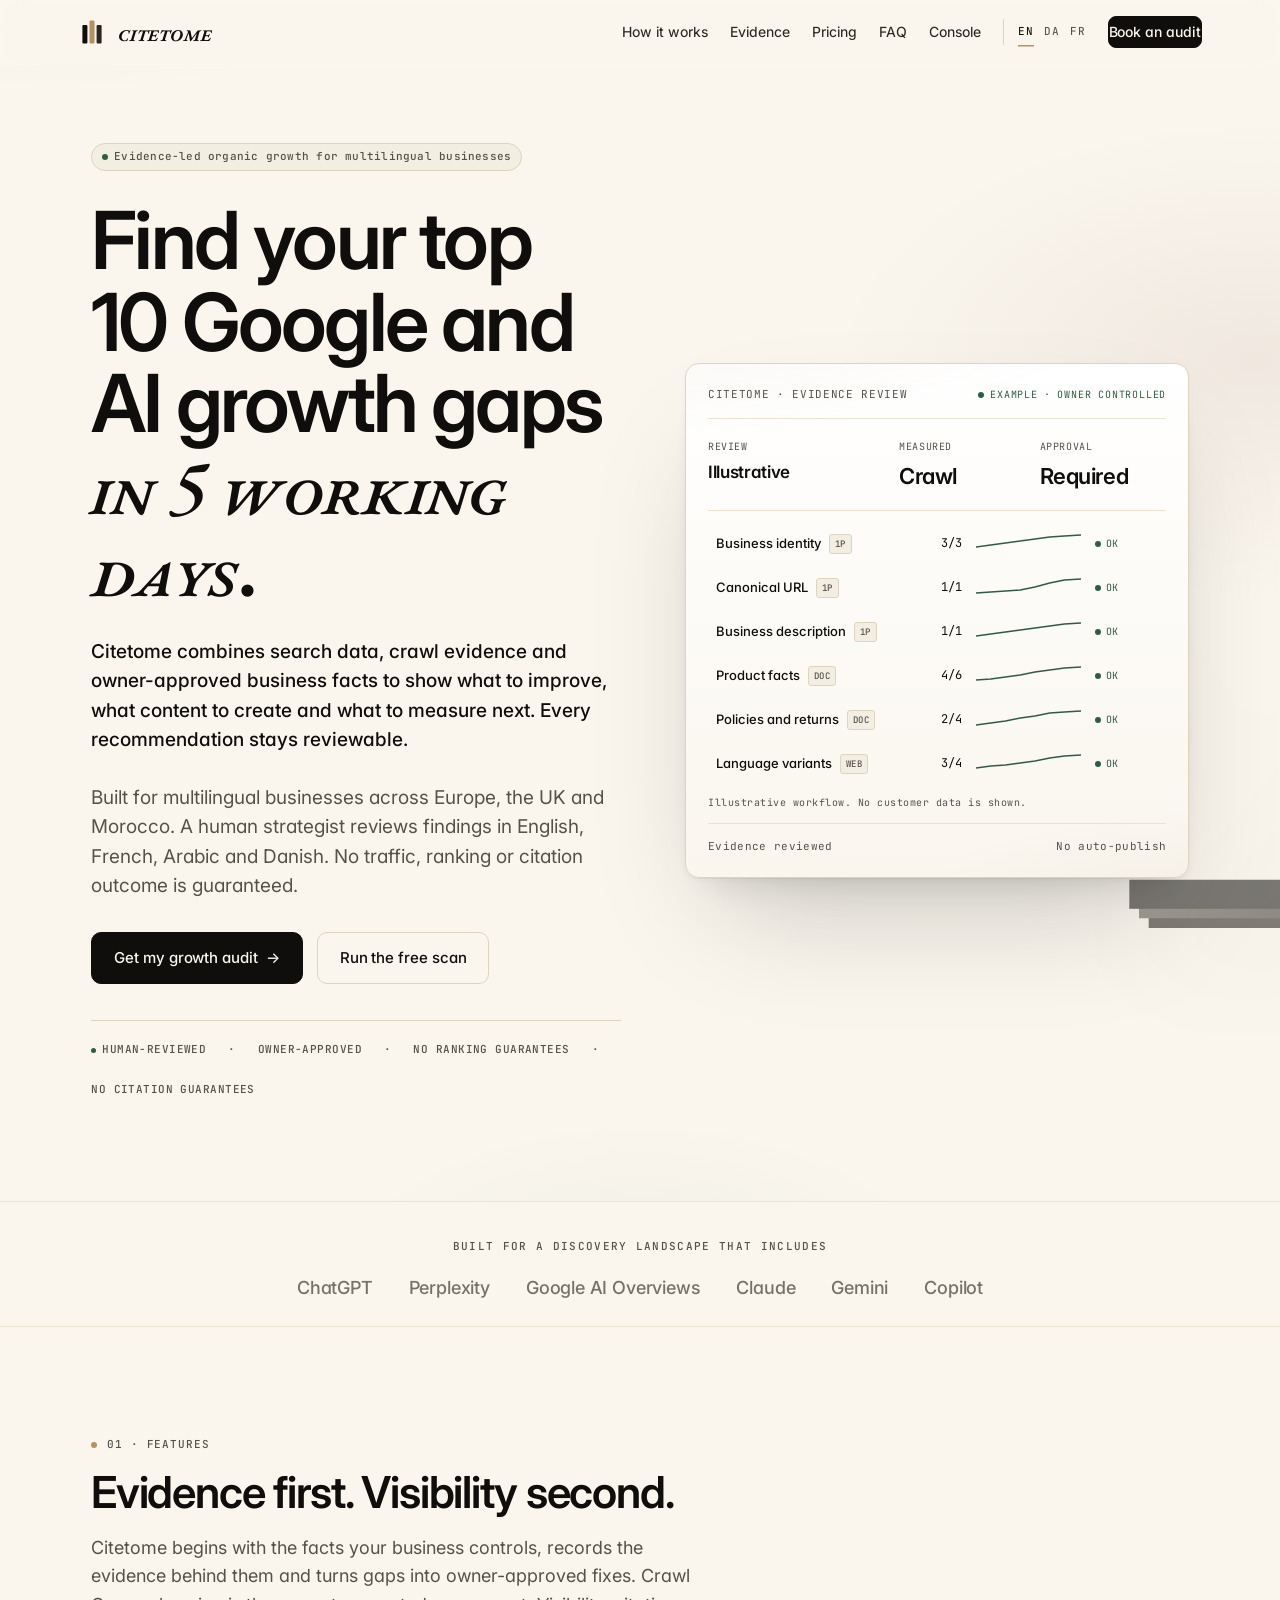
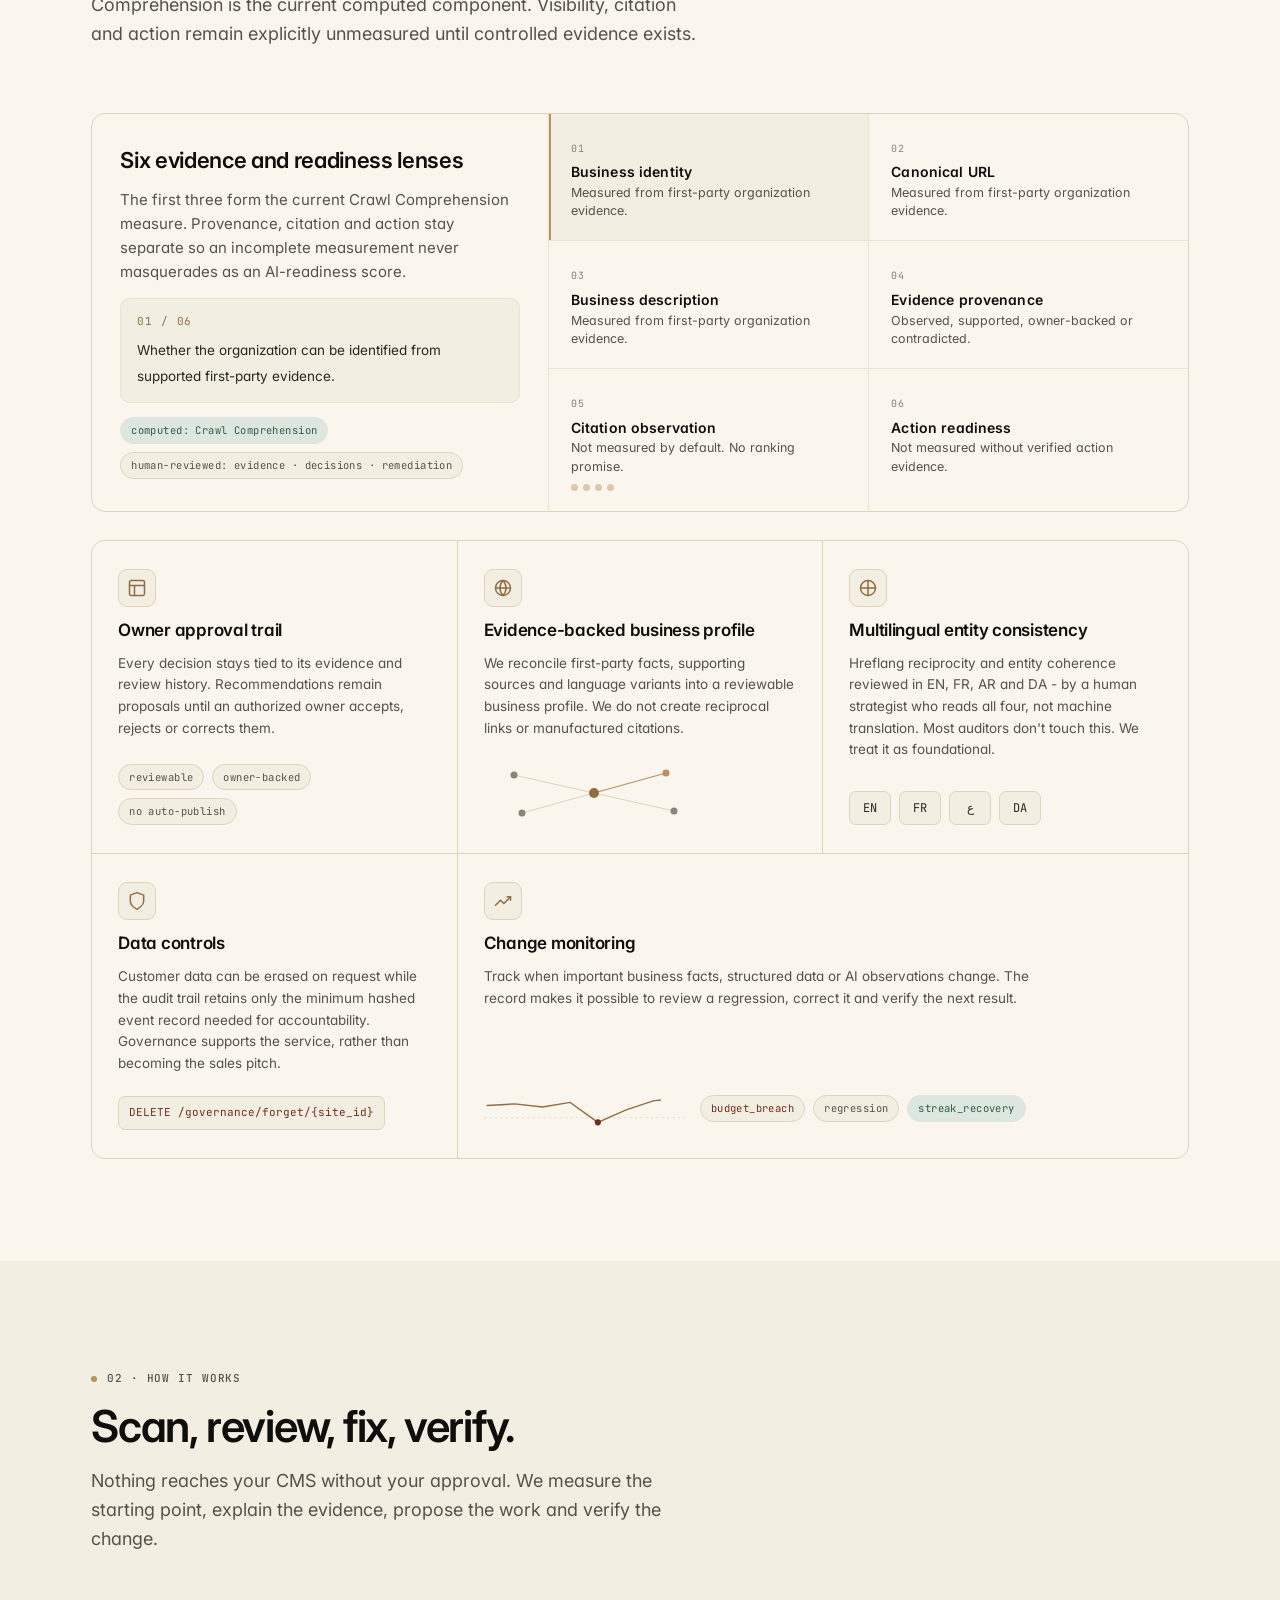
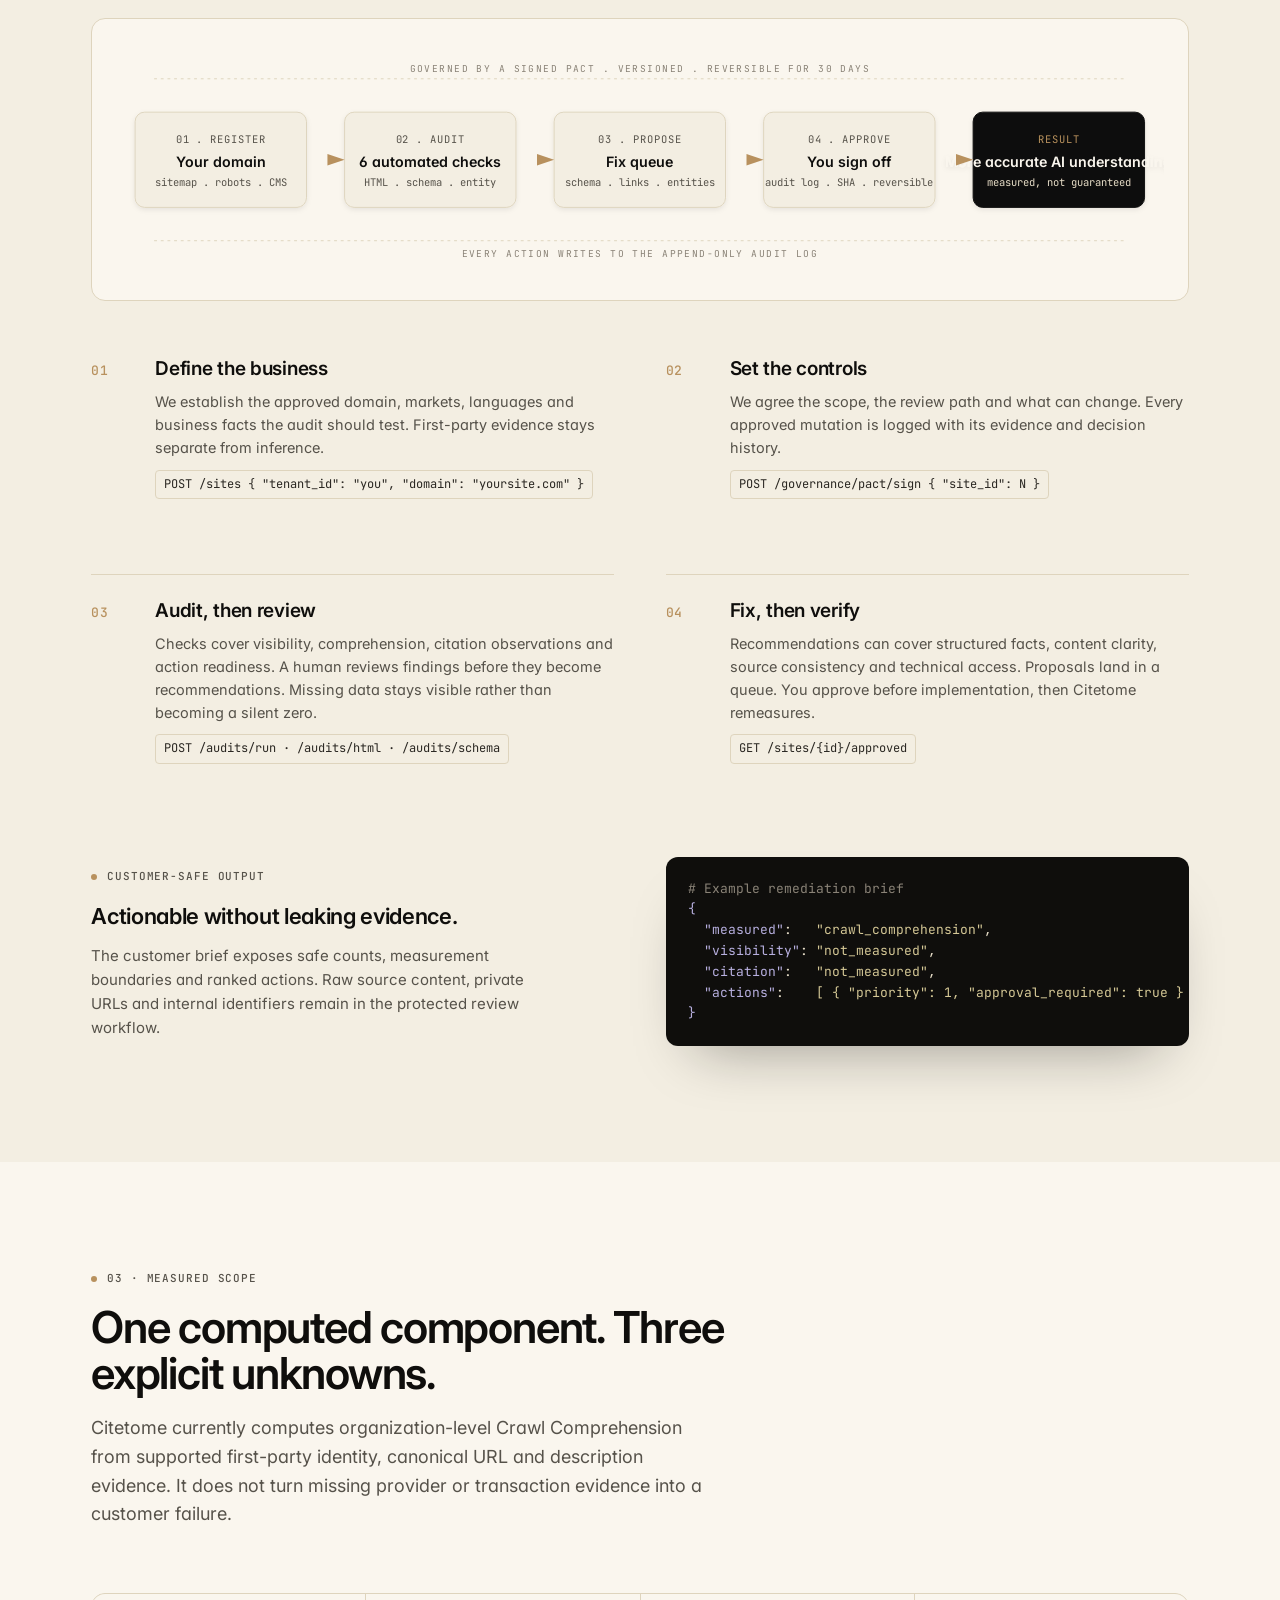
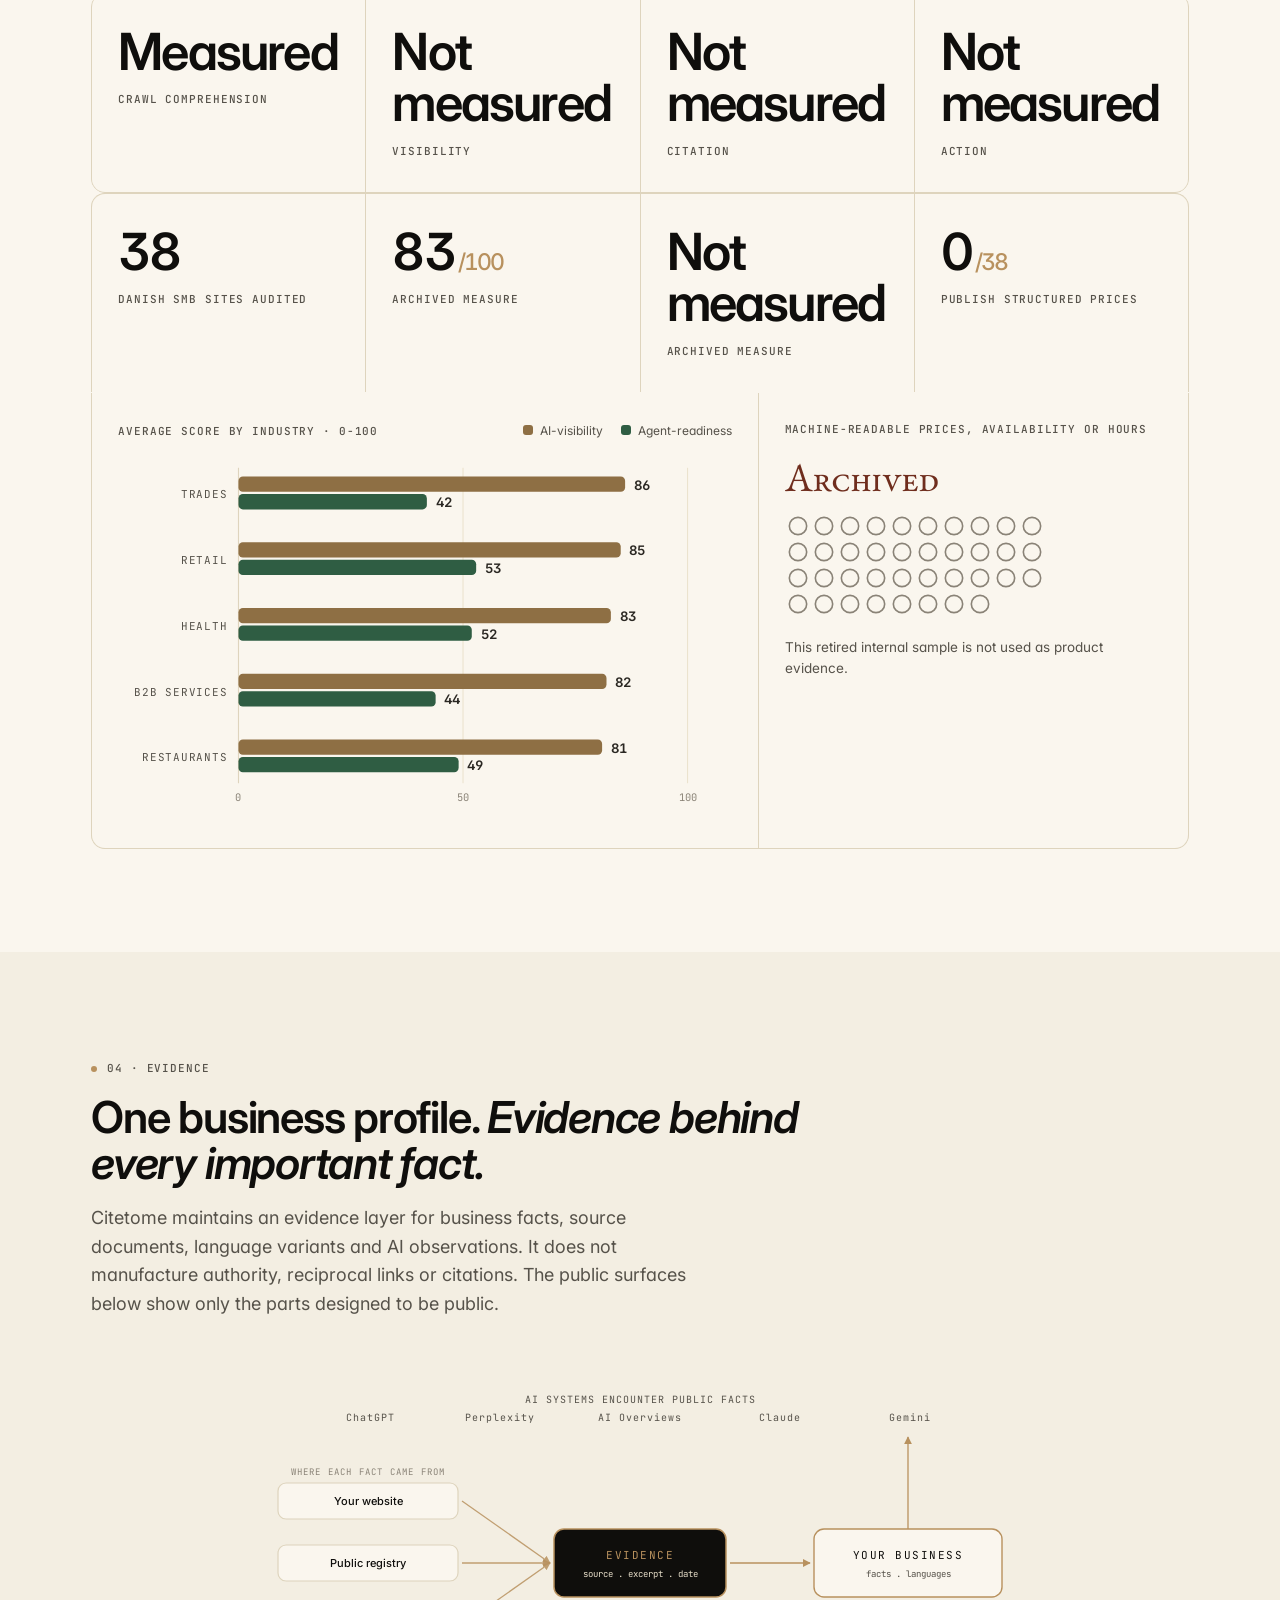
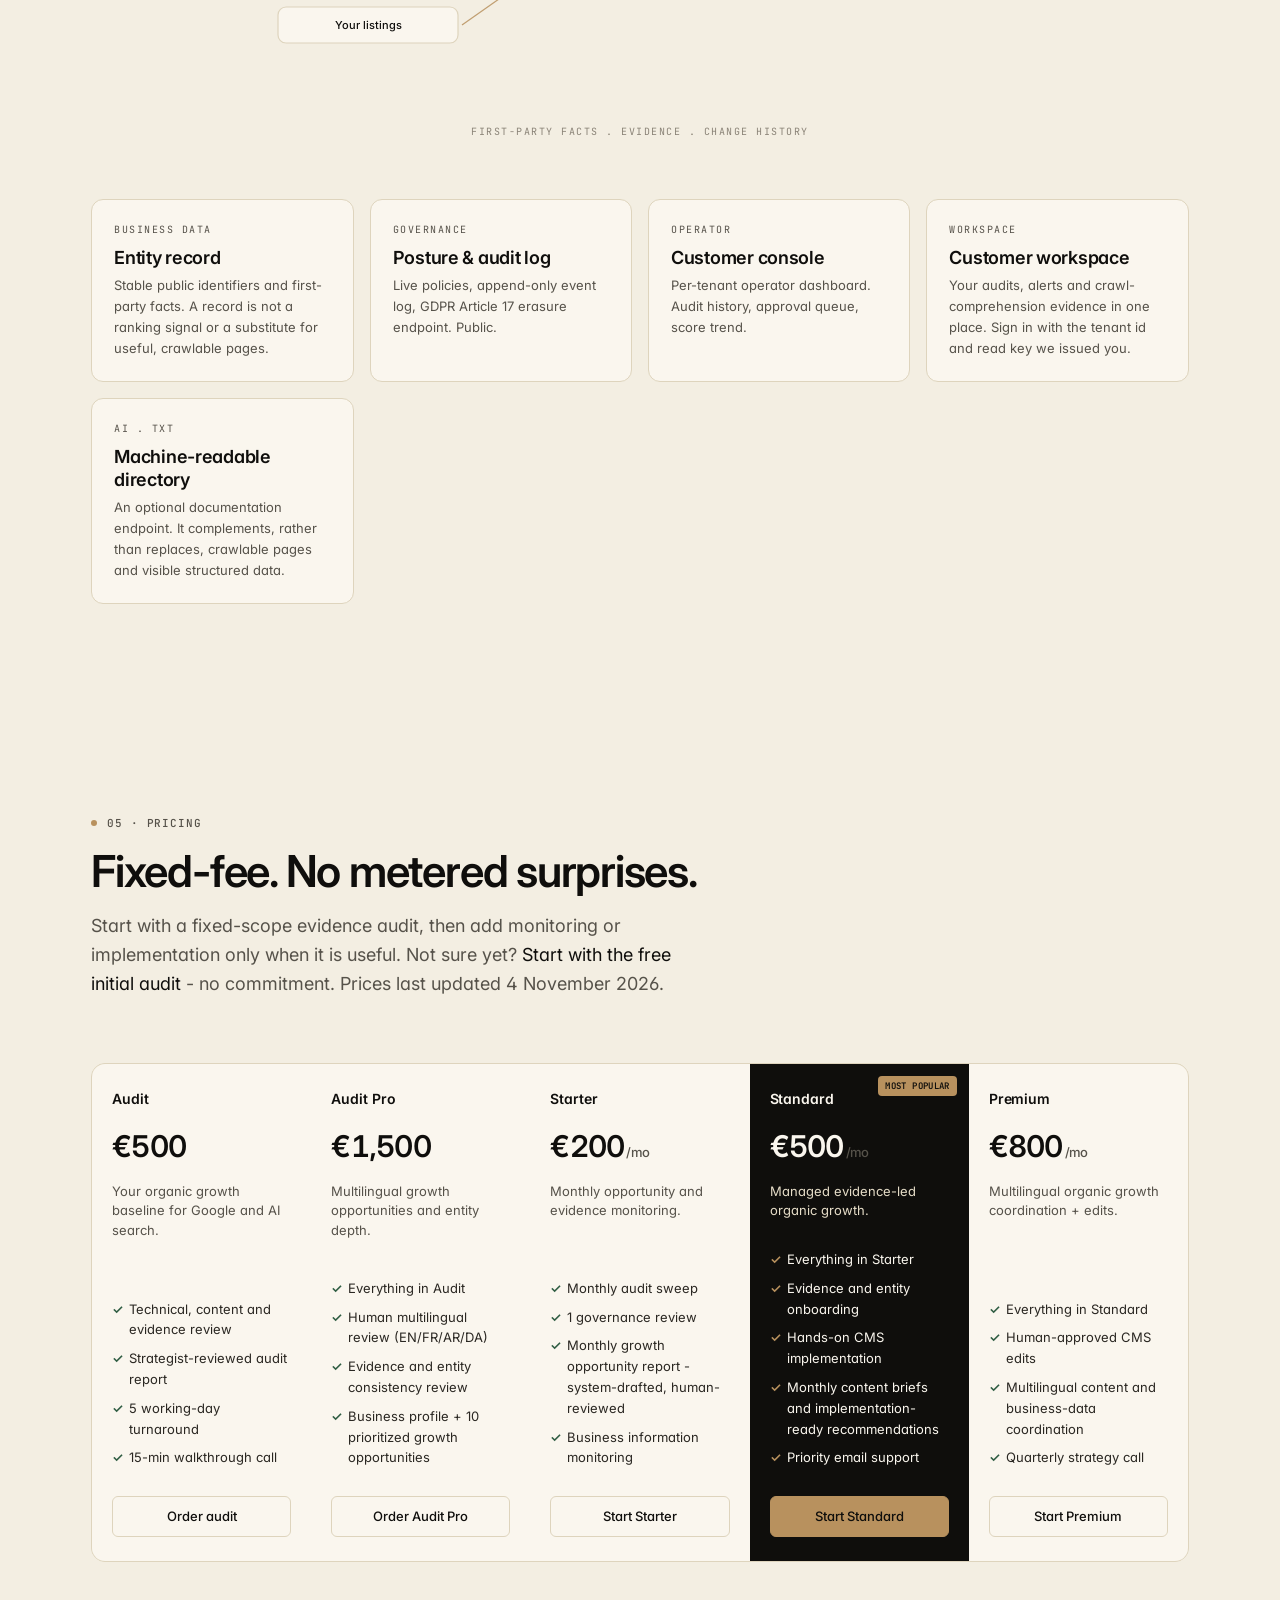
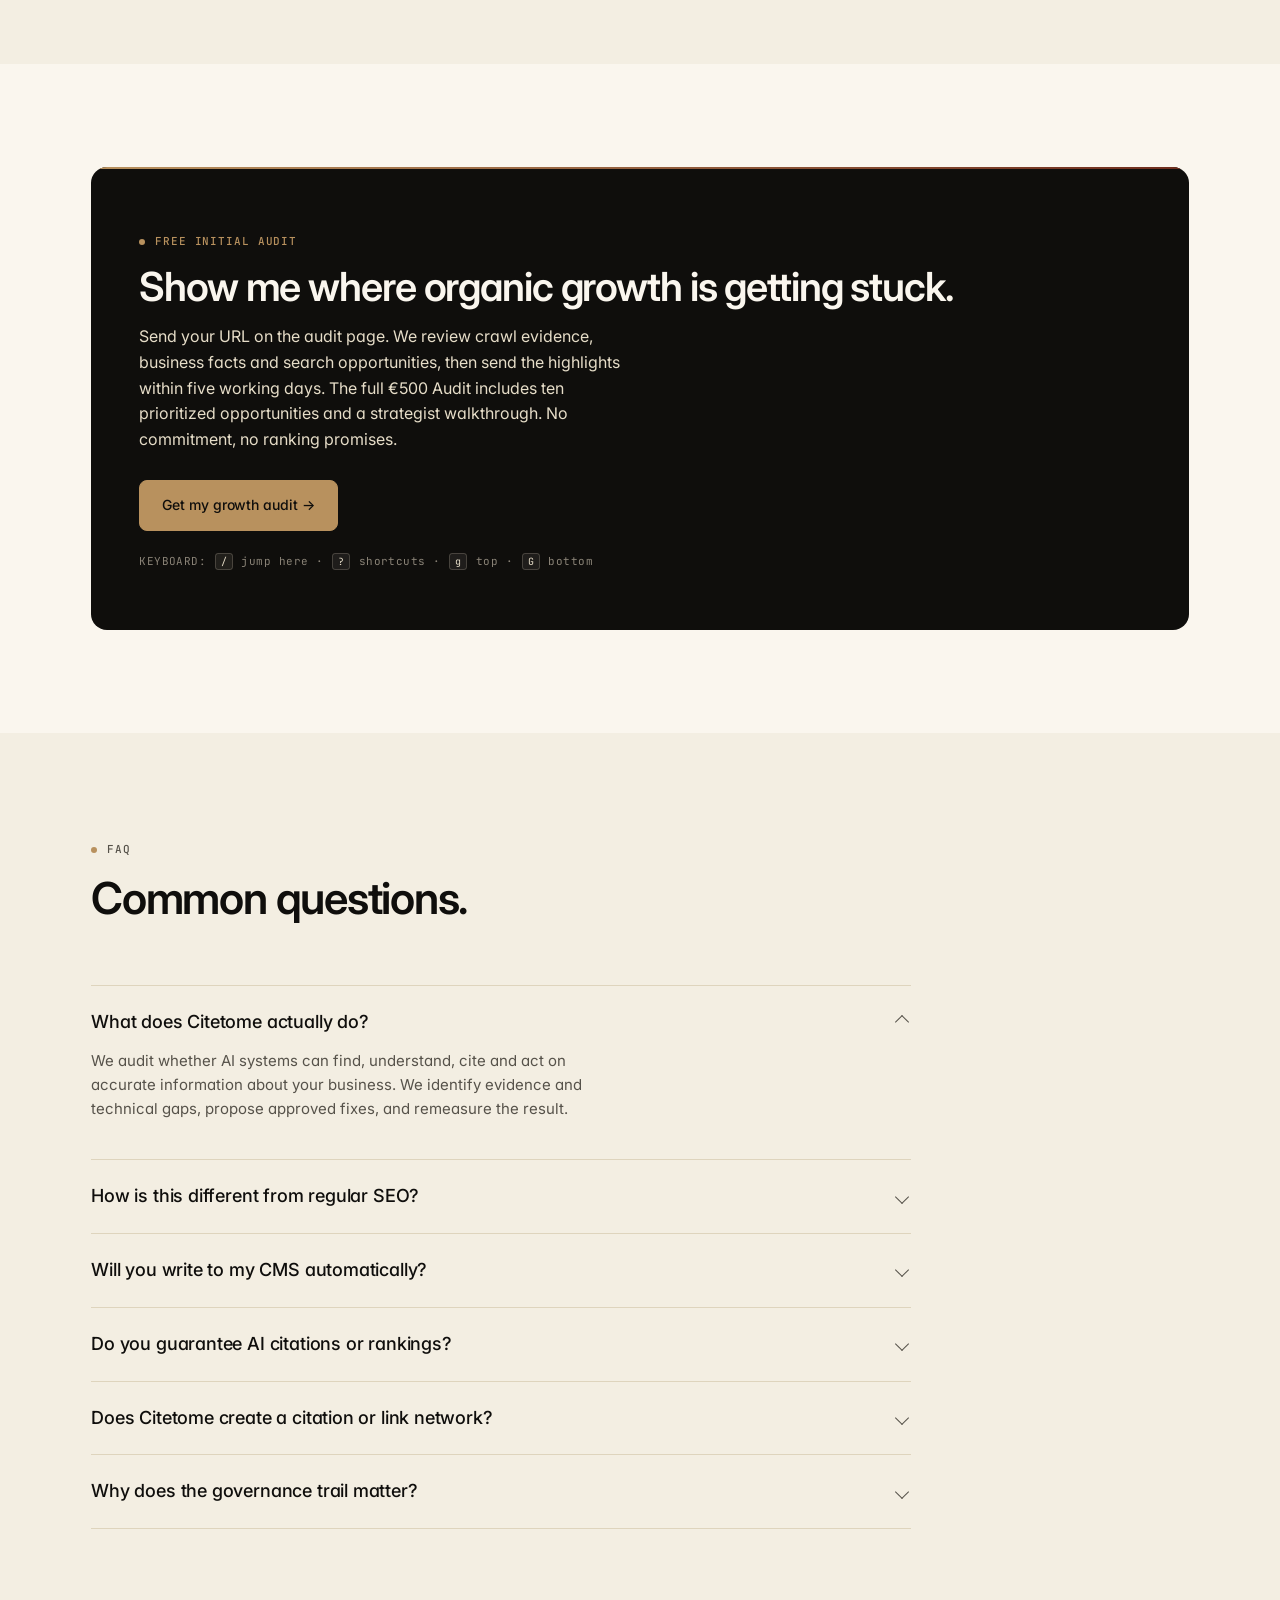
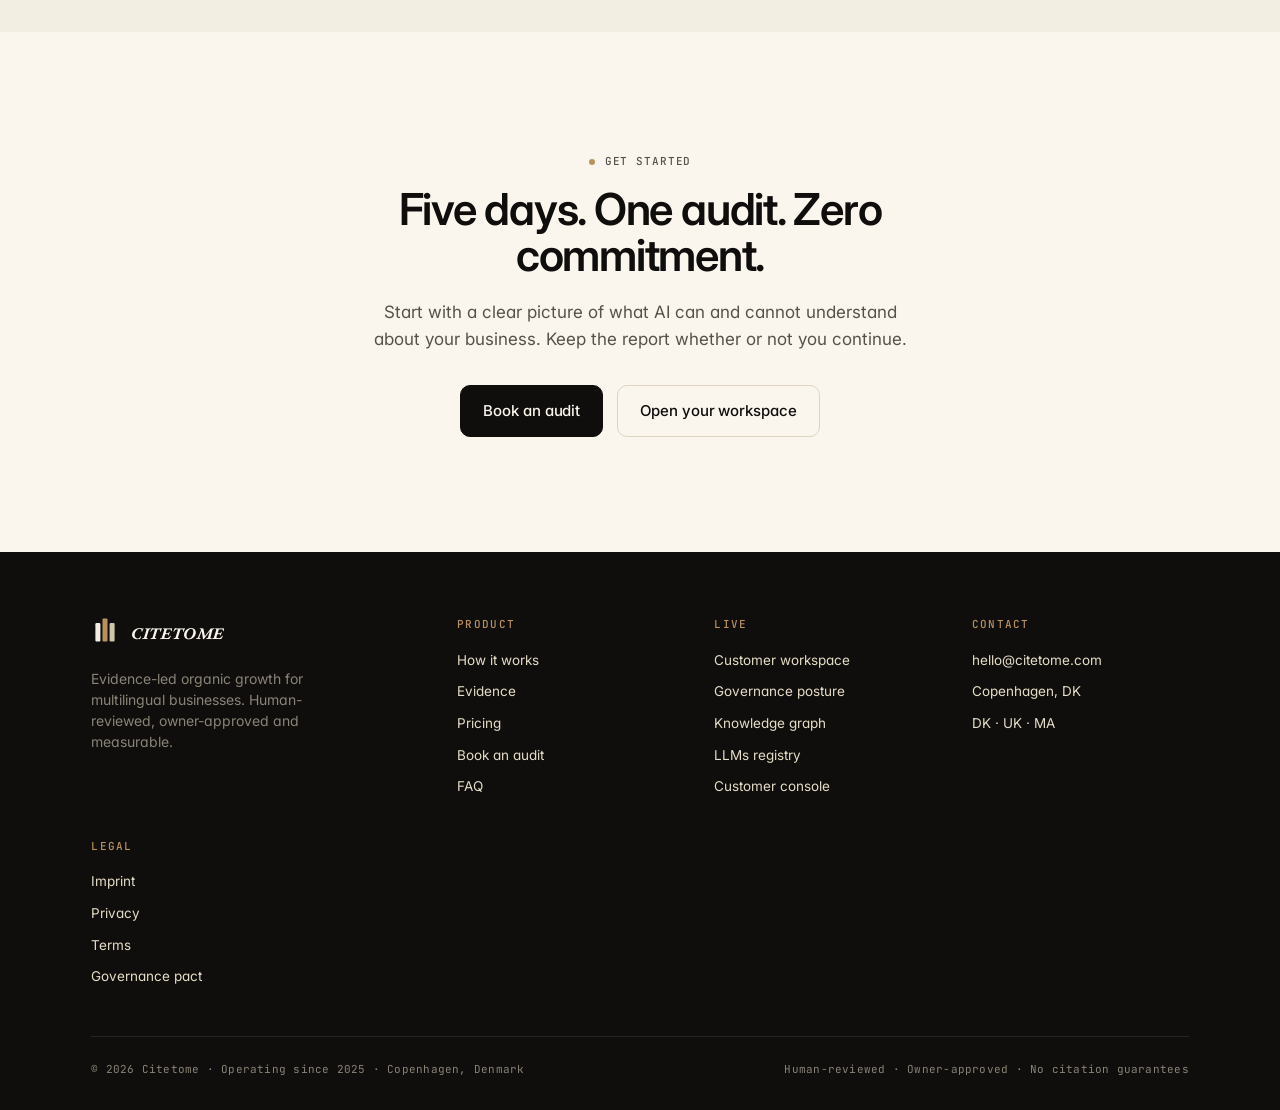
==== commit 1f07e56c: "CTAs say what they do (Book an audit, Order audit; Réserver, Commander; Book et audit) and pricing s" ====
--- a/index.html
+++ b/index.html
@@ -700,7 +700,7 @@
         </svg>
         <span class="brand-word">citetome</span>
       </a>
-      <a href="/audit/" class="nav-cta-mobile" aria-label="Request audit">Request audit</a>
+      <a href="/audit/" class="nav-cta-mobile" aria-label="Book an audit">Book an audit</a>
       <div class="nav-links">
         <a href="#how" data-section="how">How it works</a>
         <a href="#network" data-section="network">Evidence</a>
@@ -708,7 +708,7 @@
         <a href="#faq" data-section="faq">FAQ</a>
         <a href="https://api.citetome.com/customer" target="_blank" rel="noopener" title="Live customer dashboard">Console</a>
         <span class="lang-switch"><a href="/" class="on" aria-current="true">EN</a><a href="/da/" lang="da" hreflang="da">DA</a><a href="/fr/" lang="fr" hreflang="fr">FR</a></span>
-        <a href="/audit/" class="btn">Request audit</a>
+        <a href="/audit/" class="btn">Book an audit</a>
       </div>
     </div>
   </nav>
@@ -1448,7 +1448,7 @@
       <div class="section-head reveal">
         <span class="eyebrow">05 · Pricing</span>
         <h2>Fixed-fee. No metered surprises.</h2>
-        <p>Start with a fixed-scope evidence audit, then add monitoring or implementation only when it is useful. Not sure yet? <a href="#audit">Start with the free initial audit</a> - no commitment.</p>
+        <p>Start with a fixed-scope evidence audit, then add monitoring or implementation only when it is useful. Not sure yet? <a href="#audit">Start with the free initial audit</a> - no commitment. Prices last updated <time datetime="2026-11-04">4 November 2026</time>.</p>
       </div>
       <div class="price-grid reveal">
         <div class="price-card">
@@ -1461,7 +1461,7 @@
             <li>5 working-day turnaround</li>
             <li>15-min walkthrough call</li>
           </ul>
-          <div class="cta"><a href="/audit/?plan=audit">Start audit</a></div>
+          <div class="cta"><a href="/audit/?plan=audit">Order audit</a></div>
         </div>
         <div class="price-card">
           <div class="name">Audit Pro</div>
@@ -1473,7 +1473,7 @@
             <li>Evidence and entity consistency review</li>
             <li>Business profile + 10 prioritized growth opportunities</li>
           </ul>
-          <div class="cta"><a href="/audit/?plan=audit-pro">Start Audit Pro</a></div>
+          <div class="cta"><a href="/audit/?plan=audit-pro">Order Audit Pro</a></div>
         </div>
         <div class="price-card">
           <div class="name">Starter</div>
@@ -1574,7 +1574,7 @@
         <h2 style="margin-top: 14px;">Five days. One audit. Zero commitment.</h2>
         <p>Start with a clear picture of what AI can and cannot understand about your business. Keep the report whether or not you continue.</p>
         <div class="closing-actions">
-          <a href="/audit/" class="btn btn-lg">Request an audit</a>
+          <a href="/audit/" class="btn btn-lg">Book an audit</a>
           <a href="/dashboard/" class="btn btn-ghost btn-lg">Open your workspace</a>
         </div>
       </div>
@@ -1604,7 +1604,7 @@
             <li><a href="/#how">How it works</a></li>
             <li><a href="/#network">Evidence</a></li>
             <li><a href="/pricing/">Pricing</a></li>
-            <li><a href="/audit/">Request audit</a></li>
+            <li><a href="/audit/">Book an audit</a></li>
             <li><a href="/#faq">FAQ</a></li>
           </ul>
         </div>
@@ -1656,7 +1656,7 @@
     <path d="M48 318 L48 332 M48 332 L34 332" stroke="#B8915E" stroke-width="1.5" stroke-linecap="square"/>
   </svg>
 
-  <a href="/audit/" class="float-cta" id="float-cta">Request an audit</a>
+  <a href="/audit/" class="float-cta" id="float-cta">Book an audit</a>
   <div class="tip" id="tip"></div>
 
   <script>
